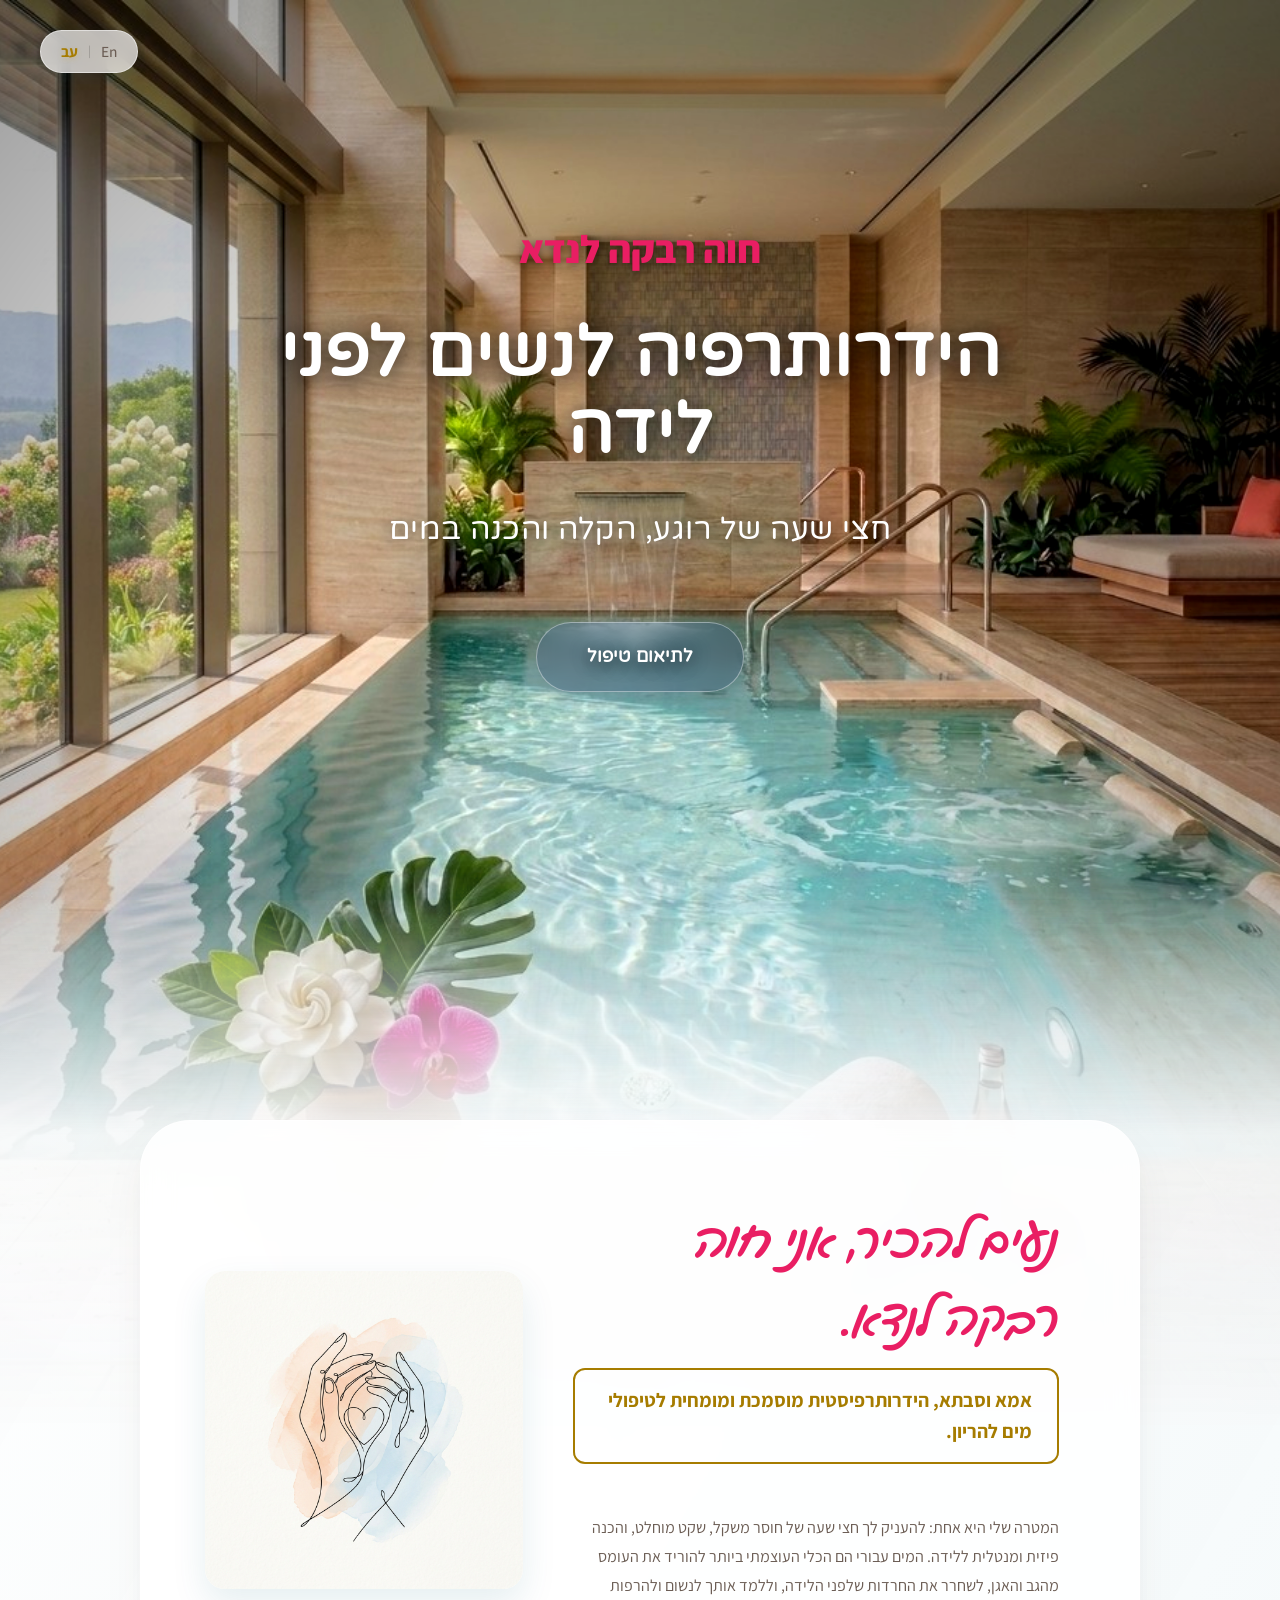
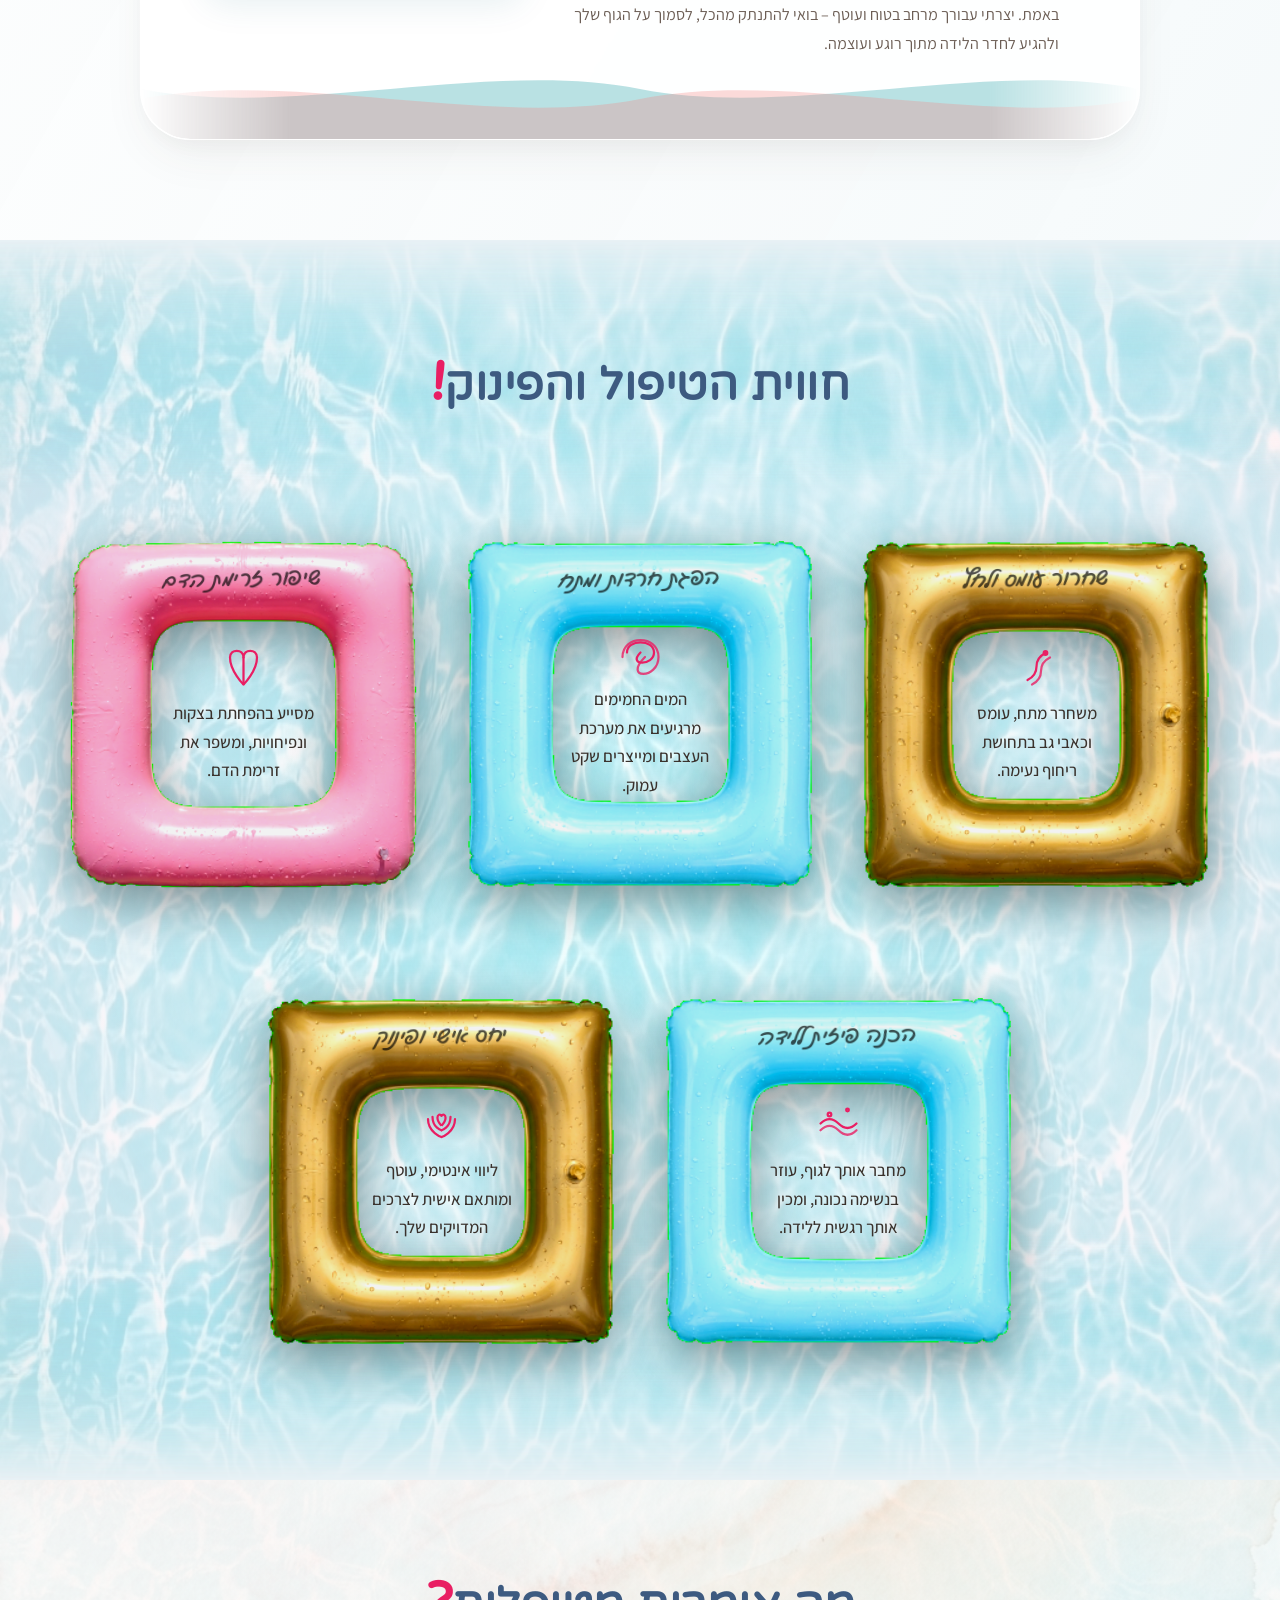
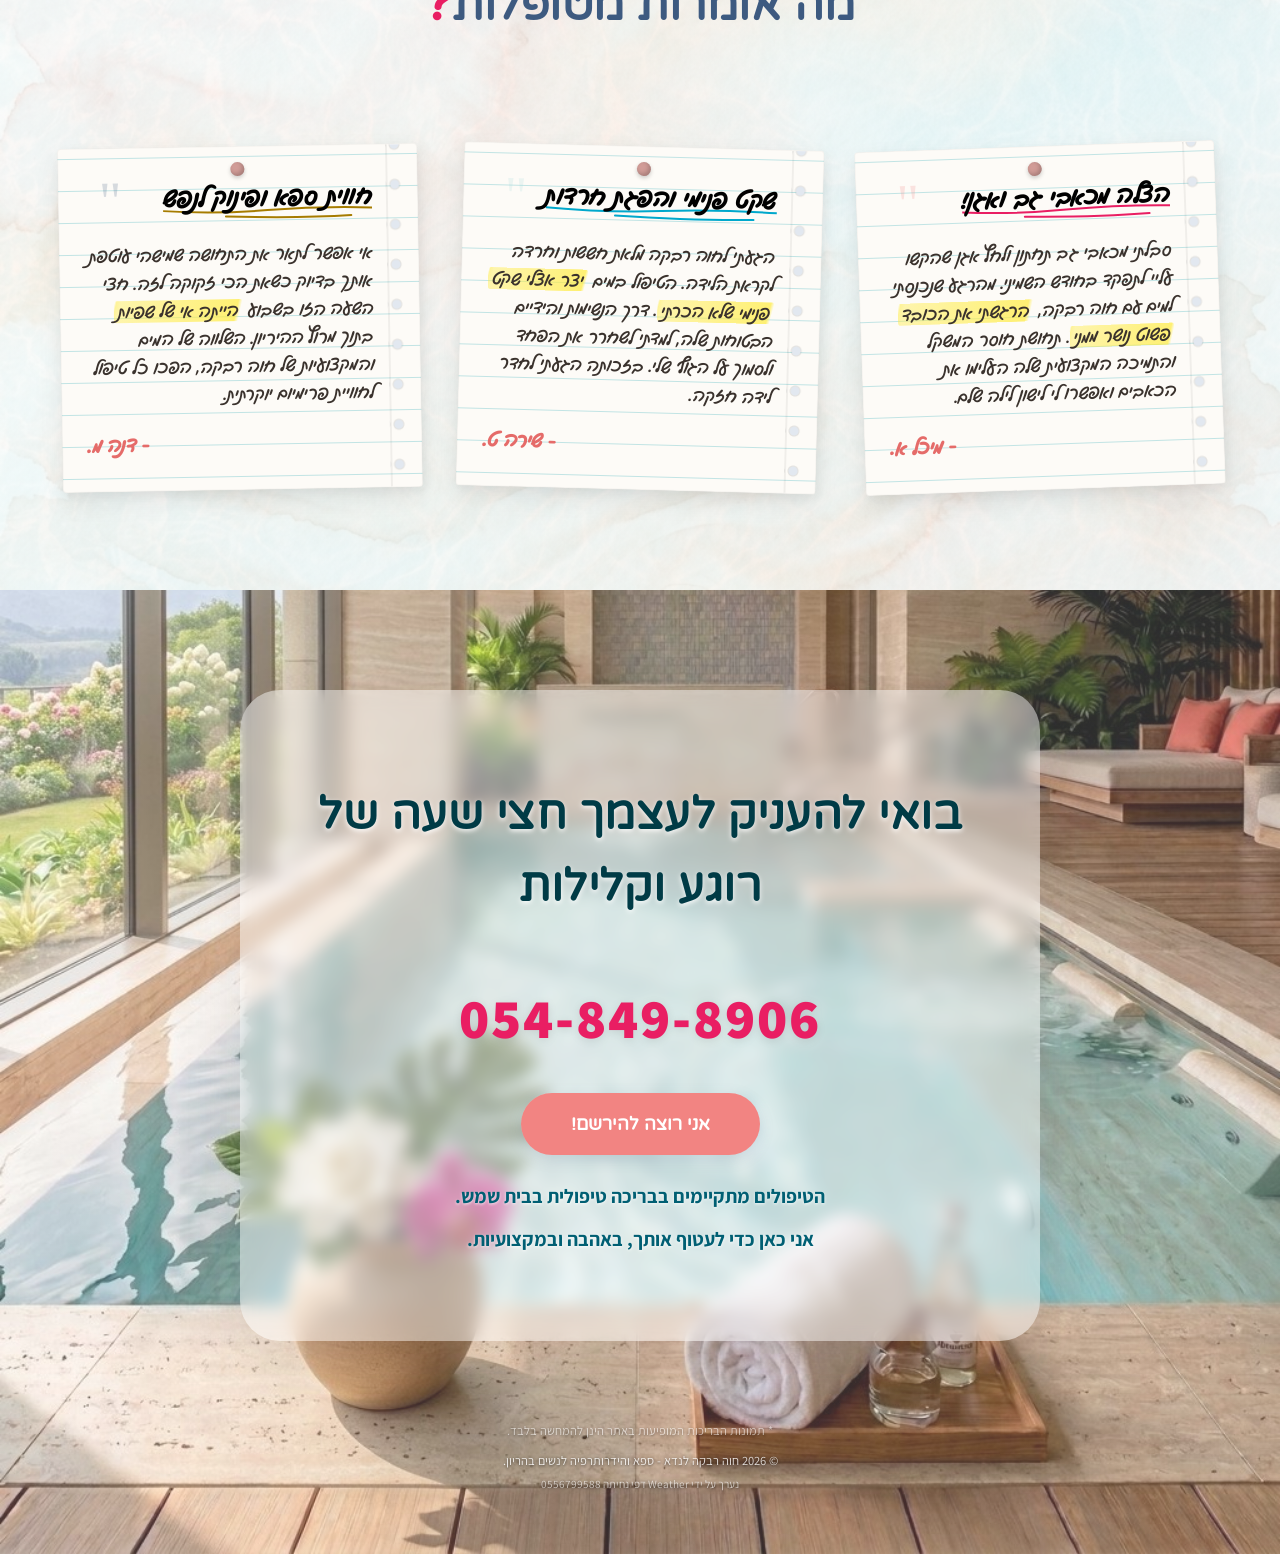
==== index.html @ 9ed6b1cf "Fix form input names for better Google Autofill support" ====
<!DOCTYPE html>
<html lang="he" dir="rtl">
<head>
    <meta charset="UTF-8">
    <meta name="viewport" content="width=device-width, initial-scale=1.0">
    <title>הידרותרפיה לנשים לפני לידה | חוה רבקה לנדא</title>
    <meta name="description" content="לקראת לידה? הכיני את עצמך בצורה הטובה ביותר בעזרת הידרותרפיה לנשים לפני לידה עם חוה רבקה לנדא, הידרותרפיסטית מוסמכת.">
    
    <link rel="preconnect" href="https://fonts.googleapis.com">
    <link rel="preconnect" href="https://fonts.gstatic.com" crossorigin>
    <link href="https://fonts.googleapis.com/css2?family=Assistant:wght@300;400;500;700&family=Varela+Round&family=Gveret+Levin&display=swap" rel="stylesheet">
    
    <link rel="stylesheet" href="styles.css">
</head>
<body>
    
    <div class="lang-switcher">
        <a href="index-en.html">En</a> <span class="divider">|</span> <a href="index.html" class="active">עב</a>
    </div>

    <!-- Global Animated Background -->
    <div class="water-background">
        <!-- Floating Bubbles -->
        <div class="bubbles-container">
            <div class="bubble bubble1"></div>
            <div class="bubble bubble2"></div>
            <div class="bubble bubble3"></div>
            <div class="bubble bubble4"></div>
            <div class="bubble bubble5"></div>
            <div class="bubble bubble6"></div>
            <div class="bubble bubble7"></div>
            <div class="bubble bubble8"></div>
            <div class="bubble bubble9"></div>
        </div>
    </div>

    <header class="hero-banner section" id="home">
        <div class="hero-overlay"></div>
        <div class="container hero-content">
            <div class="hero-text-minimal animate-on-scroll fade-up-slow">
                <span class="hero-provider-name interactive-hero-line" style="display:block; font-size: 2.8rem; font-weight: 800; color: #e91e63; margin: 0 auto 15px auto; width: fit-content; text-shadow: 0 2px 10px rgba(0,0,0,0.5);">חוה רבקה לנדא</span>
                <h1 class="interactive-hero-line" style="margin: 0 auto; width: fit-content;">הידרותרפיה לנשים לפני לידה</h1>
                <div class="accent-line" style="margin: 15px auto;"></div>
                <h2 class="interactive-hero-line" style="margin: 0 auto 30px auto; width: fit-content;">חצי שעה של רוגע, הקלה והכנה במים</h2>
                <a href="#contact" class="cta-button primary-cta mt-4">לתיאום טיפול</a>
            </div>
        </div>
    </header>

    <section class="provider section" id="provider-section">
        <div class="container animate-on-scroll fade-up-slow">
            <div class="provider-content">
                <div class="water-stream-container" id="water-stream-container">
                    <div class="stream-wave stream-blue"></div>
                    <div class="stream-wave stream-pink"></div>
                </div>
                <div class="provider-split">
                    <div class="provider-info">
                        <h2 class="handwritten" style="font-size: 3.5rem; color: #e91e63;">נעים להכיר, אני חוה רבקה לנדא.</h2>
                        <p class="title">אמא וסבתא, הידרותרפיסטית מוסמכת ומומחית לטיפולי מים להריון.</p>
                        <div class="accent-line align-right"></div>
                        <p class="bio-short">
                            המטרה שלי היא אחת: להעניק לך חצי שעה של חוסר משקל, שקט מוחלט, והכנה פיזית ומנטלית ללידה. המים עבורי הם הכלי העוצמתי ביותר להוריד את העומס מהגב והאגן, לשחרר את החרדות שלפני הלידה, וללמד אותך לנשום ולהרפות באמת. יצרתי עבורך מרחב בטוח ועוטף – בואי להתנתק מהכל, לסמוך על הגוף שלך ולהגיע לחדר הלידה מתוך רוגע ועוצמה.
                        </p>
                    </div>
                    <div class="provider-image interactive-provider">
                        <img src="embracing_hands_heart.jpg" alt="חיבוק מים ולב" class="provider-main-img" />
                        
                        <!-- Floating Heart Bubbles -->
                        <div class="heart-bubbles-container">
                            <div class="hb hb1">♥</div>
                            <div class="hb hb2">♥</div>
                            <div class="hb hb3">♥</div>
                            <div class="hb hb4">♥</div>
                            <div class="hb hb5">♥</div>
                            <div class="hb hb6">♥</div>
                        </div>
                    </div>
                </div>
            </div>
        </div>
    </section>

    <section class="benefits section clip-transition" id="benefits">
        <div class="container">
            <h3 class="section-title animate-on-scroll fade-up-slow hover-wave-text no-color">חווית הטיפול והפינוק<span style="color: #e91e63; font-weight: 900; font-size: 1.2em; display: inline-block; transform: rotate(5deg);">!</span></h3>
            <div class="drops-grid">
                
                <div class="drop-card animate-on-scroll stagger-card" style="--delay: 0.1s">
                    <div class="title-animation-wrapper">
                        <div class="line-art-wrapper">
                            <!-- Abstract Spine / Relief line art -->
                            <svg viewBox="0 0 100 100" class="draw-line-svg">
                                <defs>
                                    <linearGradient id="grad1" x1="0%" y1="0%" x2="100%" y2="100%">
                                        <stop offset="0%" stop-color="#00bcd4" />
                                        <stop offset="100%" stop-color="#005f73" />
                                    </linearGradient>
                                    <linearGradient id="grad1-pink" x1="0%" y1="0%" x2="100%" y2="100%">
                                        <stop offset="0%" stop-color="#e91e63" />
                                        <stop offset="100%" stop-color="#ff8a65" />
                                    </linearGradient>
                                </defs>
                                <path class="animated-path" d="M 30,80 Q 50,70 50,50 T 70,20" fill="none" stroke="url(#grad1)" stroke-width="3" stroke-linecap="round"/>
                                <circle class="animated-path" cx="70" cy="20" r="4" fill="none" stroke="url(#grad1)" stroke-width="3"/>
                                <path class="animated-path" d="M 40,90 Q 60,80 60,60 T 80,30" fill="none" stroke="url(#grad1-pink)" stroke-width="2.5" stroke-linecap="round" opacity="0.8"/>
                            </svg>
                        </div>
                        <h4>שחרור עומס ולחץ</h4>
                    </div>
                    <p>משחרר מתח, עומס וכאבי גב בתחושת ריחוף נעימה.</p>
                </div>

                <div class="drop-card animate-on-scroll stagger-card" style="--delay: 0.2s">
                    <div class="title-animation-wrapper">
                        <div class="line-art-wrapper">
                            <!-- Abstract Mobility / Loop line art -->
                            <svg viewBox="0 0 100 100" class="draw-line-svg">
                                <defs>
                                    <linearGradient id="grad2" x1="0%" y1="0%" x2="100%" y2="100%">
                                        <stop offset="0%" stop-color="#00a8cc" />
                                        <stop offset="100%" stop-color="#007c91" />
                                    </linearGradient>
                                    <linearGradient id="grad2-pink" x1="0%" y1="0%" x2="100%" y2="100%">
                                        <stop offset="0%" stop-color="#c2185b" />
                                        <stop offset="100%" stop-color="#e91e63" />
                                    </linearGradient>
                                </defs>
                                <path class="animated-path" d="M 20,50 C 20,20 80,20 80,50 C 80,80 20,80 50,50" fill="none" stroke="url(#grad2)" stroke-width="3" stroke-linecap="round"/>
                                <path class="animated-path" d="M 10,60 C 10,10 90,10 90,60 C 90,110 10,110 60,60" fill="none" stroke="url(#grad2-pink)" stroke-width="2.5" stroke-linecap="round" opacity="0.8"/>
                            </svg>
                        </div>
                        <h4>הפגת חרדות ומתח</h4>
                    </div>
                    <p>המים החמימים מרגיעים את מערכת העצבים ומייצרים שקט עמוק.</p>
                </div>

                <div class="drop-card animate-on-scroll stagger-card" style="--delay: 0.3s">
                    <div class="title-animation-wrapper">
                        <div class="line-art-wrapper">
                            <!-- Abstract Breathe / Leaf line art -->
                            <svg viewBox="0 0 100 100" class="draw-line-svg">
                                <path class="animated-path" d="M 50,90 C 50,90 20,60 20,30 C 20,10 50,10 50,30 C 50,10 80,10 80,30 C 80,60 50,90 50,90 Z" fill="none" stroke="url(#grad1)" stroke-width="3" stroke-linejoin="round"/>
                                <path class="animated-path" d="M 50,90 L 50,30" fill="none" stroke="url(#grad1-pink)" stroke-width="2.5" stroke-linecap="round"/>
                            </svg>
                        </div>
                        <h4>שיפור זרימת הדם</h4>
                    </div>
                    <p>מסייע בהפחתת בצקות ונפיחויות, ומשפר את זרימת הדם.</p>
                </div>

                <div class="drop-card animate-on-scroll stagger-card" style="--delay: 0.4s">
                    <div class="title-animation-wrapper">
                        <div class="line-art-wrapper">
                            <!-- Abstract Lightness / Wave line art -->
                            <svg viewBox="0 0 100 100" class="draw-line-svg">
                                <path class="animated-path" d="M 10,50 Q 30,30 50,50 T 90,50" fill="none" stroke="url(#grad2)" stroke-width="3" stroke-linecap="round"/>
                                <path class="animated-path" d="M 10,65 Q 30,45 50,65 T 90,65" fill="none" stroke="url(#grad2-pink)" stroke-width="2.5" stroke-linecap="round" opacity="0.8"/>
                                <circle class="animated-path" cx="30" cy="30" r="4" fill="none" stroke="url(#grad1-pink)" stroke-width="2.5"/>
                                <circle class="animated-path" cx="70" cy="20" r="3" fill="none" stroke="url(#grad1)" stroke-width="2.5"/>
                            </svg>
                        </div>
                        <h4>הכנה פיזית ללידה</h4>
                    </div>
                    <p>מחבר אותך לגוף, עוזר בנשימה נכונה, ומכין אותך רגשית ללידה.</p>
                </div>

                <div class="drop-card animate-on-scroll stagger-card" style="--delay: 0.5s">
                    <div class="title-animation-wrapper">
                        <div class="line-art-wrapper">
                            <!-- Abstract Care / Cradling Hands line art -->
                            <svg viewBox="0 0 100 100" class="draw-line-svg hands-and-heart-svg">
                                <path class="animated-path hand-outer-left" d="M 20,40 C 20,70 50,80 50,80" fill="none" stroke="url(#grad1)" stroke-width="3" stroke-linecap="round"/>
                                <path class="animated-path hand-outer-right" d="M 50,80 C 50,80 80,70 80,40" fill="none" stroke="url(#grad1)" stroke-width="3" stroke-linecap="round"/>
                                <path class="animated-path hand-inner-left" d="M 30,35 C 30,60 50,65 50,65" fill="none" stroke="url(#grad1-pink)" stroke-width="2.5" stroke-linecap="round"/>
                                <path class="animated-path hand-inner-right" d="M 50,65 C 50,65 70,60 70,35" fill="none" stroke="url(#grad1-pink)" stroke-width="2.5" stroke-linecap="round"/>
                                <path class="animated-path flying-heart" d="M 50,55 C 50,55 41,45 41,37 C 41,30 47,28 50,33 C 53,28 59,30 59,37 C 59,45 50,55 50,55 Z" fill="none" stroke="url(#grad2)" stroke-width="2.5" stroke-linejoin="round"/>
                            </svg>
                        </div>
                        <h4>יחס אישי ופינוק</h4>
                    </div>
                    <p>ליווי אינטימי, עוטף ומותאם אישית לצרכים המדויקים שלך.</p>
                </div>

            </div>
        </div>
    </section>

    <section class="testimonials section clip-transition" id="testimonials">
        <div class="container">
            <h3 class="section-title animate-on-scroll fade-up-slow hover-wave-text">מה אומרות מטופלות<span style="color: #e91e63; font-weight: 900; font-size: 1.2em; display: inline-block; --base-rotate: 5deg; transform: rotate(5deg);">?</span></h3>
            <div class="testimonials-grid memo-board">
                
                <div class="testimonial-card memo-note animate-on-scroll stagger-card" style="--delay: 0.1s; transform: rotate(-2deg);">
                    <div class="memo-pin"></div>
                    <div class="testimonial-header peach-header">
                        <div class="quote-icon">"</div>
                        <h4 class="testimonial-title handwritten">הצלה מכאבי גב ואגן!</h4>
                    </div>
                    <div class="testimonial-body">
                        <p class="testimonial-text handwritten">סבלתי מכאבי גב תחתון ולחץ אגן שהקשו עליי לתפקד בחודש השמיני. מהרגע שנכנסתי למים עם חוה רבקה, <span class="highlight-yellow">הרגשתי את הכובד פשוט נושר ממני</span>. תחושת חוסר המשקל והתמיכה המקצועית שלה העלימו את הכאבים ואפשרו לי לישון לילה שלם.</p>
                        <p class="testimonial-author handwritten">- מיכל א.</p>
                    </div>
                </div>

                <div class="testimonial-card memo-note animate-on-scroll stagger-card" style="--delay: 0.2s; transform: rotate(1.5deg);">
                    <div class="memo-pin"></div>
                    <div class="testimonial-header blue-header">
                        <div class="quote-icon">"</div>
                        <h4 class="testimonial-title handwritten">שקט פנימי והפגת חרדות</h4>
                    </div>
                    <div class="testimonial-body">
                        <p class="testimonial-text handwritten">הגעתי לחוה רבקה מלאת חששות וחרדה לקראת הלידה. הטיפול במים <span class="highlight-yellow">יצר אצלי שקט פנימי שלא הכרתי</span>. דרך הנשימות והידיים הבטוחות שלה, למדתי לשחרר את הפחד ולסמוך על הגוף שלי. בזכותה הגעתי לחדר לידה חזקה.</p>
                        <p class="testimonial-author handwritten">- שירה ט.</p>
                    </div>
                </div>

                <div class="testimonial-card memo-note animate-on-scroll stagger-card" style="--delay: 0.3s; transform: rotate(-1deg);">
                    <div class="memo-pin"></div>
                    <div class="testimonial-header deep-header">
                        <div class="quote-icon">"</div>
                        <h4 class="testimonial-title handwritten">חווית ספא ופינוק לנפש</h4>
                    </div>
                    <div class="testimonial-body">
                        <p class="testimonial-text handwritten">אי אפשר לתאר את התחושה שמישהי עוטפת אותך בדיוק כשאת הכי זקוקה לזה. חצי השעה הזו בשבוע <span class="highlight-yellow">הייתה אי של שפיות</span> בתוך מרוץ ההיריון. השלווה של המים והמקצועיות של חוה רבקה, הפכו כל טיפול לחוויית פרימיום יוקרתית.</p>
                        <p class="testimonial-author handwritten">- דנה מ.</p>
                    </div>
                </div>

            </div>
        </div>
    </section>

    <footer class="contact section clip-transition" id="contact">
        <div class="container contact-container animate-on-scroll fade-up-slow">
            <h3 class="contact-headline interactive-footer-line">בואי להעניק לעצמך חצי שעה של רוגע וקלילות</h3>
            <div class="phone-wrapper">
                <a href="tel:0548498906" class="phone-number pulse-animation">
                    <span class="phone-text">054-849-8906</span>
                </a>
            </div>
            <div style="margin-top: 25px;">
                <button id="open-registration-modal" class="cta-button primary-cta" style="background-color: var(--warm-peach); color: white; border: none; cursor: pointer; font-family: var(--font-heading); font-size: 1.3rem;">אני רוצה להירשם!</button>
            </div>
            <p class="footer-note" style="line-height: 2;">
                <span class="interactive-gold-line">הטיפולים מתקיימים בבריכה טיפולית בבית שמש.</span><br>
                <span class="interactive-gold-line">אני כאן כדי לעטוף אותך, באהבה ובמקצועיות.</span>
            </p>
        </div>
        <div class="copyright">
            <p class="disclaimer" style="font-size: 0.9rem; opacity: 0.7; margin-bottom: 10px;">* תמונות הבריכות המופיעות באתר הינן להמחשה בלבד.</p>
            <p>&copy; 2026 חוה רבקה לנדא - ספא והידרותרפיה לנשים בהריון.</p>
            <p style="font-size: 0.8rem; opacity: 0.8; margin-top: 5px;">נערך על ידי Weather דפי נחיתה 0556799588</p>
        </div>
    </footer>

    <!-- Registration Modal -->
    <div id="registration-modal" class="modal-overlay">
        <div class="modal-content">
            <button id="close-registration-modal" class="close-btn">&times;</button>
            <h3 style="margin-bottom: 25px; text-align: center; color: var(--deep-water); font-size: 2rem;">אני רוצה להירשם!</h3>
            <form id="registration-form">
                <div class="form-group">
                    <label for="reg-name">שם</label>
                    <input type="text" id="reg-name" name="name" autocomplete="name" required>
                </div>
                <div class="form-group">
                    <label for="reg-phone">טלפון</label>
                    <input type="tel" id="reg-phone" name="phone" autocomplete="tel" required>
                </div>
                <div class="form-group">
                    <label for="reg-address">כתובת מגורים</label>
                    <input type="text" id="reg-address" name="address" autocomplete="street-address">
                </div>
                <div class="form-group">
                    <label for="reg-details">פירוט הבקשה</label>
                    <textarea id="reg-details" name="details" rows="4"></textarea>
                </div>
                <button type="submit" class="cta-button primary-cta" style="width: 100%; justify-content: center; background-color: var(--warm-peach); color: white; border: none; margin-top: 10px;" id="submit-reg-btn">שליחה</button>
            </form>
            <div id="reg-form-message" style="display:none; text-align:center; margin-top:15px; font-weight:bold; color:var(--deep-water);"></div>
        </div>
    </div>

    <script src="script.js"></script>
</body>
</html>
---- styles.css ----
:root {
    /* Color Palette */
    --deep-water: #3d5a80; /* Deep oceanic blue for text */
    --primary-blue: #a8dadc; /* Soft calming pool water */
    --light-blue: #f4f8fa; /* Extremely clean, faint blue */
    --water-white: #ffffff; /* Pure white */
    --white: #ffffff;
    --bg-light: #e8f1f5; /* Elegant cool grayish blue */
    --text-dark: #3a322d;
    --text-light: #6b5d54;
    
    --warm-peach: #f28482;
    --warm-peach-light: #f4978e;
    --warm-peach-dark: #e56b69;
    
    --luxury-gold: #a67c00; /* Darker, richer antique gold */
    --gold-gradient: linear-gradient(135deg, #BF953F 0%, #FCF6BA 25%, #B38728 50%, #FBF5B7 75%, #AA771C 100%);

    /* Shadows & Effects */
    --glass-bg: rgba(255, 255, 255, 0.7);
    --glass-shadow: 0 15px 45px 0 rgba(209, 156, 151, 0.15);
    --drop-shadow: 0 20px 50px -10px rgba(74, 63, 53, 0.08), 0 10px 30px -8px rgba(74, 63, 53, 0.05);
    
    /* Typography */
    --font-heading: 'Varela Round', sans-serif;
    --font-body: 'Assistant', sans-serif;

    /* Luxury Easing */
    --luxury-ease: cubic-bezier(0.25, 1, 0.5, 1);
}

* {
    margin: 0;
    padding: 0;
    box-sizing: border-box;
}

html {
    font-size: 14px; /* Scale down globally */
}

body {
    font-family: var(--font-body);
    color: var(--text-dark);
    background-color: var(--bg-light);
    line-height: 1.6;
    overflow-x: hidden;
}

h1, h2, h3, h4, h5 {
    font-family: var(--font-heading);
    color: var(--deep-water);
    letter-spacing: 0.5px;
}

.container {
    max-width: 1200px;
    margin: 0 auto;
    padding: 0 20px;
}

.section {
    padding: 100px 0;
    position: relative;
    z-index: 2;
}

/* --- Modern SVG Wave Background --- */
.water-background {
    position: fixed;
    top: 0;
    left: 0;
    width: 100vw;
    height: 100vh;
    z-index: -1;
    background-color: #e8f1f5; /* Deeper cool base instead of pure white */
    background-image: 
        url('data:image/svg+xml;utf8,<svg xmlns="http://www.w3.org/2000/svg" viewBox="0 0 1440 800" preserveAspectRatio="none"><path fill="%2300bcd4" fill-opacity="0.25" d="M0,320L60,309.3C120,299,240,277,360,288C480,299,600,341,720,336C840,331,960,277,1080,240C1200,203,1320,181,1380,170.7L1440,160L1440,800L1380,800C1320,800,1200,800,1080,800C960,800,840,800,720,800C600,800,480,800,360,800C240,800,120,800,60,800L0,800Z"></path><path fill="%23e91e63" fill-opacity="0.2" d="M0,160L60,181.3C120,203,240,245,360,250.7C480,256,600,224,720,234.7C840,245,960,299,1080,309.3C1200,320,1320,288,1380,272L1440,256L1440,800L1380,800C1320,800,1200,800,1080,800C960,800,840,800,720,800C600,800,480,800,360,800C240,800,120,800,60,800L0,800Z"></path><path fill="%2381d4fa" fill-opacity="0.3" d="M0,512L60,490.7C120,469,240,427,360,426.7C480,427,600,469,720,512C840,555,960,597,1080,597.3C1200,597,1320,555,1380,533.3L1440,512L1440,800L1380,800C1320,800,1200,800,1080,800C960,800,840,800,720,800C600,800,480,800,360,800C240,800,120,800,60,800L0,800Z"></path></svg>');
    background-size: 200% 100%;
    background-position: left bottom;
    background-repeat: no-repeat;
    animation: waveFlow 30s ease-in-out infinite alternate;
}

@keyframes waveFlow {
    0% { background-position: left bottom; }
    100% { background-position: right bottom; }
}

/* --- Floating Bubbles --- */
.bubbles-container {
    position: fixed;
    top: 0;
    left: 0;
    width: 100vw;
    height: 100vh;
    z-index: 10;
    pointer-events: none;
    overflow: hidden;
}

.bubble {
    position: absolute;
    bottom: -150px;
    border-radius: 50%;
    background: radial-gradient(circle at 30% 30%, rgba(255, 255, 255, 0.9) 0%, rgba(255, 255, 255, 0.1) 40%, rgba(255, 255, 255, 0) 60%);
    box-shadow: 
        inset 0 0 20px rgba(255, 255, 255, 0.8),
        inset 10px 0 30px rgba(255, 182, 193, 0.4),
        inset -10px 0 30px rgba(173, 216, 230, 0.4),
        inset 0 -20px 30px rgba(166, 124, 0, 0.2),
        0 10px 25px rgba(0, 0, 0, 0.1);
    border: 1.5px solid rgba(255, 255, 255, 0.7);
    backdrop-filter: blur(2px);
    opacity: 0;
    animation: floatUpSoap 15s infinite ease-in-out, wobble 4s infinite ease-in-out;
    will-change: bottom, transform, margin-left;
}

@keyframes floatUpSoap {
    0% { bottom: -150px; opacity: 0; }
    10% { opacity: 0.9; }
    90% { opacity: 0.9; }
    100% { bottom: 120vh; opacity: 0; }
}

@keyframes wobble {
    0%, 100% { margin-left: 0; transform: scale(1); }
    50% { margin-left: 20px; transform: scale(1.05); }
}

/* Luxurious sizes, widely varied */
.bubble1 { width: 25px; height: 25px; left: 5%; animation-duration: 18s, 4s; animation-delay: 0s, 0s; }
.bubble2 { width: 70px; height: 70px; left: 12%; animation-duration: 22s, 5s; animation-delay: 5s, 1s; }
.bubble3 { width: 15px; height: 15px; left: 8%; animation-duration: 15s, 3s; animation-delay: 2s, 2s; }
.bubble4 { width: 45px; height: 45px; left: 2%; animation-duration: 25s, 6s; animation-delay: 8s, 0s; }
.bubble5 { width: 30px; height: 30px; left: 88%; animation-duration: 19s, 4.5s; animation-delay: 12s, 1.5s; }
.bubble6 { width: 80px; height: 80px; left: 95%; animation-duration: 16s, 3.5s; animation-delay: 15s, 0.5s; }
.bubble7 { width: 40px; height: 40px; left: 85%; animation-duration: 21s, 5s; animation-delay: 18s, 2.5s; }
.bubble8 { width: 60px; height: 60px; left: 92%; animation-duration: 28s, 6s; animation-delay: 10s, 1s; }
.bubble9 { width: 20px; height: 20px; left: 82%; animation-duration: 14s, 3s; animation-delay: 6s, 0s; }
/* --- Language Switcher --- */
.lang-switcher {
    position: fixed;
    top: 30px;
    left: 40px; /* Fixed physical position so it stays in the exact same spot in both Hebrew (RTL) and English (LTR) */
    z-index: 1000;
    background: rgba(255, 255, 255, 0.7);
    backdrop-filter: blur(10px);
    border: 1px solid rgba(255, 255, 255, 0.5);
    padding: 8px 20px;
    border-radius: 30px;
    box-shadow: 0 4px 15px rgba(0, 95, 115, 0.1);
    display: flex;
    align-items: center;
    gap: 10px;
    font-size: 1.1rem;
    font-weight: 500;
}

.lang-switcher a {
    color: var(--text-light);
    text-decoration: none;
    transition: all 0.3s ease;
}

.lang-switcher a:hover {
    color: var(--warm-peach);
}

.lang-switcher a.active {
    color: var(--luxury-gold);
    font-weight: 700;
    text-shadow: 0 2px 5px rgba(212, 175, 55, 0.3);
}

.lang-switcher .divider {
    color: rgba(0,0,0,0.2);
    font-size: 0.9rem;
}


/* --- Hero Section (Watsu Style) --- */
.hero-banner {
    height: 100vh;
    min-height: 600px;
    position: relative;
    display: flex;
    align-items: center;
    justify-content: center;
    text-align: center;
    padding-top: 0;
    padding-bottom: 0;
    z-index: 2;
}

.hero-banner::before {
    content: '';
    position: absolute;
    top: 0;
    left: 0;
    width: 100%;
    height: 160vh;
    background: url('assets/hero_bg.jpg') center/cover no-repeat;
    z-index: -2;
    mask-image: linear-gradient(to bottom, black 60%, transparent 100%);
    -webkit-mask-image: linear-gradient(to bottom, black 60%, transparent 100%);
    pointer-events: none;
    filter: saturate(1.2) contrast(1.05);
}

.hero-overlay {
    position: absolute;
    top: 0;
    left: 0;
    width: 100%;
    height: 160vh;
    /* Removed blue tint. Pure vignette so image is sharp and colorful */
    background: radial-gradient(circle at center, transparent 30%, rgba(0,0,0,0.4) 100%);
    z-index: -1;
    mask-image: linear-gradient(to bottom, black 60%, transparent 100%);
    -webkit-mask-image: linear-gradient(to bottom, black 60%, transparent 100%);
    pointer-events: none;
}

.hero-content {
    position: relative;
    z-index: 2;
    width: 100%;
    display: flex;
    justify-content: center;
}

.hero-text-minimal {
    max-width: 900px;
    color: var(--white);
    text-shadow: 0 4px 15px rgba(0,0,0,0.6), 0 0 30px rgba(0,0,0,0.3);
}



.hero-text-minimal h1 {
    font-size: 5rem;
    font-weight: 700;
    line-height: 1.1;
    margin-bottom: 10px;
    letter-spacing: 1px;
    color: var(--white);
    text-shadow: 0 4px 20px rgba(0,0,0,0.7), 0 0 40px rgba(0,0,0,0.4);
}

.hero-text-minimal h2 {
    font-size: 2.2rem;
    font-weight: 300;
    margin-bottom: 30px;
    color: var(--water-white);
    text-shadow: 0 2px 15px rgba(0,0,0,0.6);
}

/* --- Interactive Hero Text Hover Effect (Floating) --- */
.interactive-hero-line {
    position: relative;
    padding: 10px 20px;
    border-radius: 12px;
    transition: all 0.6s cubic-bezier(0.25, 1, 0.5, 1);
    z-index: 1;
    cursor: pointer;
}

.interactive-hero-line::before {
    content: '';
    position: absolute;
    top: 0;
    left: 0;
    width: 100%;
    height: 100%;
    background: rgba(255, 255, 255, 0.12); /* שקוף ועדין */
    backdrop-filter: blur(8px); /* אפקט זכוכית */
    border: 1px solid rgba(255, 255, 255, 0.2);
    border-radius: 12px;
    z-index: -1;
    /* מתחיל למטה וקטן יותר כדי לעלות ולצוף */
    transform: translateY(20px) scale(0.95);
    opacity: 0;
    transition: all 0.6s cubic-bezier(0.25, 1, 0.5, 1);
    box-shadow: 0 15px 35px rgba(0, 0, 0, 0.2);
}

.interactive-hero-line:hover {
    /* הטקסט כולו צף כלפי מעלה */
    transform: translateY(-12px);
    text-shadow: 0 8px 25px rgba(0, 0, 0, 0.7) !important;
}

.interactive-hero-line:hover::before {
    /* הרקע מחליק למעלה ומופיע */
    transform: translateY(0) scale(1);
    opacity: 1;
}

.hero-provider-name.interactive-hero-line:hover {
    color: var(--warm-peach-light) !important;
    font-weight: 900 !important;
}

h1.interactive-hero-line:hover {
    color: var(--primary-blue) !important;
    font-weight: 800 !important;
}

h2.interactive-hero-line:hover {
    color: var(--primary-blue) !important;
    font-weight: 700 !important;
}

.hero-text-minimal .accent-line {
    background: var(--warm-peach);
    box-shadow: 0 0 10px rgba(242, 132, 130, 0.5);
}

.mt-4 {
    margin-top: 2rem;
}

.cta-button {
    display: inline-flex;
    align-items: center;
    gap: 15px;
    background: var(--warm-peach);
    color: white;
    padding: 20px 50px;
    border-radius: 60px;
    text-decoration: none;
    font-size: 1.25rem;
    font-weight: 700;
    font-family: var(--font-heading);
    box-shadow: 0 15px 40px rgba(242, 132, 130, 0.3);
    transition: all 0.6s var(--luxury-ease);
    position: relative;
    overflow: hidden;
}

.cta-button:hover {
    background: var(--warm-peach-dark);
    transform: translateY(-8px);
    box-shadow: 0 25px 50px rgba(242, 132, 130, 0.4);
}

.cta-button svg {
    transition: transform 0.5s var(--luxury-ease);
}

.cta-button:hover svg {
    transform: translateX(-5px);
}

/* --- Benefits Section --- */
.benefits {
    text-align: center;
    position: relative;
    padding: 100px 0;
    z-index: 1;
}

.benefits::before {
    content: '';
    position: absolute;
    top: 0;
    left: 0;
    width: 100%;
    height: 100%;
    background: url('assets/pure_water.jpg') no-repeat;
    background-size: 120% 120%; /* Make it larger so we can pan around */
    z-index: -2;
    mask-image: linear-gradient(to bottom, transparent 0%, black 20%, black 80%, transparent 100%);
    -webkit-mask-image: linear-gradient(to bottom, transparent 0%, black 20%, black 80%, transparent 100%);
    animation: waterFlow 40s ease-in-out infinite alternate; /* Slow, continuous drifting */
}

@keyframes waterFlow {
    0% { background-position: 0% 0%; }
    50% { background-position: 100% 50%; }
    100% { background-position: 50% 100%; }
}

.benefits::after {
    content: '';
    position: absolute;
    top: 0;
    left: 0;
    width: 100%;
    height: 100%;
    background: radial-gradient(ellipse at center, rgba(255, 255, 255, 0.6) 0%, rgba(255, 240, 245, 0.8) 80%, rgba(255, 228, 225, 0.9) 100%);
    z-index: -1;
    mask-image: linear-gradient(to bottom, transparent 0%, black 20%, black 80%, transparent 100%);
    -webkit-mask-image: linear-gradient(to bottom, transparent 0%, black 20%, black 80%, transparent 100%);
}

.section-title {
    font-size: 3.2rem;
    margin-bottom: 80px;
    font-weight: 900;
    position: relative;
    display: block;
    text-align: center;
    color: var(--deep-water);
    background: transparent;
    padding: 0;
    box-shadow: none;
}

.section-title::after {
    display: none;
}

.drops-grid {
    display: flex;
    flex-wrap: wrap;
    justify-content: center;
    gap: 40px;
}

.drop-card {
    background: transparent;
    padding: 20px 20px;
    border-radius: 20px; 
    width: calc(33.333% - 90px);
    min-width: 240px;
    
    /* Force PERFECT SQUARE! */
    aspect-ratio: 1 / 1;
    
    border: none;
    transition: all 0.6s var(--luxury-ease);
    position: relative;
    z-index: 1; /* Creates a stacking context so ::before doesn't slip behind the section! */
    isolation: isolate; /* Enforces stacking context */
    margin: 60px 30px;
    display: flex;
    flex-direction: column;
    justify-content: center;
}

/* Assign the specific beautifully generated opaque pastel images to each card */
.drop-card:nth-child(1)::before { background-image: url('assets/ring_gold.png'); } 
.drop-card:nth-child(2)::before { background-image: url('assets/ring_blue.png'); } 
.drop-card:nth-child(3)::before { background-image: url('assets/ring_pink.png'); } 
.drop-card:nth-child(4)::before { background-image: url('assets/ring_blue.png'); } 
.drop-card:nth-child(5)::before { background-image: url('assets/ring_gold.png'); } 

/* The Actual Photorealistic Opaque Image of a Wet Inflatable Ring */
.drop-card::before {
    content: '';
    position: absolute;
    top: -30px; left: -30px; right: -30px; bottom: -30px; /* Sits outside the card */
    
    /* Show the ENTIRE image natively, no cropping! */
    background-size: 100% 100%; 
    background-position: center;
    background-repeat: no-repeat;
    
    /* Drop shadow and color enhancements to force maximum opacity and solid plastic look */
    filter: drop-shadow(0 15px 25px rgba(0, 0, 0, 0.4)) contrast(1.2) saturate(1.2) brightness(0.95);
    
    z-index: -1; /* Sits on top of the white background, completely preserving the inner tube! */
    transition: all 0.6s var(--luxury-ease);
    pointer-events: none;
    opacity: 1; /* Fully opaque! */
}

/* The Inner Card Background (Seen through the hole) */
.drop-card::after {
    content: '';
    position: absolute;
    top: 0; left: 0; right: 0; bottom: 0;
    background: transparent; /* Always show the pool water perfectly! */
    backdrop-filter: none; 
    border-radius: 20px;
    z-index: -2; /* Sits BEHIND the ring! */
    transition: all 0.6s var(--luxury-ease);
}

.drop-card:hover {
    transform: translateY(-10px);
}

/* Rotate the ring itself! */
.drop-card:hover::before {
    transform: rotate(15deg) scale(1.05);
}

.drop-card:hover::after {
    /* Adds a bold, deep blue tint to the water */
    background: rgba(0, 40, 110, 0.55); 
    /* Enhances the actual water behind it: makes it darker, much bolder/saturated, and punchy */
    backdrop-filter: brightness(0.6) saturate(2) contrast(1.2); 
}

.drop-card p {
    position: relative;
    z-index: 2;
    text-align: center;
    margin: 0 auto;
    line-height: 1.5;
    max-width: 55%; /* Much narrower to force more line breaks and increase margin from the ring! */
    font-size: 0.85rem; /* Smaller text */
    font-weight: 700; /* Bolder text */
    color: #444444;
    transition: color 0.6s var(--luxury-ease);
}

.drop-card:hover p {
    color: #ffffff;
}

/* Wrapper to allow children to position independently */
.title-animation-wrapper {
    display: contents; /* Removes wrapper from layout, children become direct children of .drop-card for flexbox */
}

.title-animation-wrapper h4 {
    position: absolute;
    top: -5px; /* Sit squarely in the middle of the top tube of the thin float */
    left: 50%;
    transform: translateX(-50%) perspective(150px) rotateX(20deg) rotateZ(-1.5deg); 
    z-index: 3;
    
    margin: 0;
    color: #333333 !important; /* Force dark gray marker */
    font-family: 'Gveret Levin', cursive; /* Handwritten font! */
    font-weight: normal; /* Remove boldness */
    font-size: 1.6rem; /* Handwriting size */
    white-space: nowrap;
    background: transparent !important; 
    padding: 0; 
    
    mix-blend-mode: multiply;
    opacity: 0.85;
}

/* Elegant Spreading Water Ripples behind the ring on hover! */
.title-animation-wrapper::before,
.title-animation-wrapper::after {
    content: '';
    position: absolute;
    /* Start roughly the size of the float */
    top: -20px; left: -20px; right: -20px; bottom: -20px;
    border-radius: 50%;
    border: 3px solid rgba(255, 255, 255, 0); /* Invisible by default */
    z-index: -5; /* Deep behind the float! */
    pointer-events: none;
}

@keyframes spreadRipple {
    0% {
        transform: scale(0.95);
        opacity: 0.6;
        border-width: 4px;
        border-color: rgba(255, 255, 255, 0.7);
    }
    100% {
        transform: scale(1.35); /* Expand outward! */
        opacity: 0; /* Fade out seamlessly into the water */
        border-width: 1px;
        border-color: rgba(255, 255, 255, 0);
    }
}

.drop-card:hover .title-animation-wrapper::before {
    animation: spreadRipple 2s cubic-bezier(0.2, 0.8, 0.3, 1) infinite;
}

.drop-card:hover .title-animation-wrapper::after {
    animation: spreadRipple 2s cubic-bezier(0.2, 0.8, 0.3, 1) infinite;
    animation-delay: 0.8s; /* Staggered ripple! */
}

/* Line Art SVG Styling */
.title-animation-wrapper .line-art-wrapper {
    position: relative; /* Normal flow, sits inside the hole */
    z-index: 3;
    display: flex;
    justify-content: center;
    align-items: center;
    margin: 0 auto 10px auto; /* Centered, right above the description paragraph */
}

.draw-line-svg {
    width: 45px; /* Appropriate size for an icon inside the hole */
    height: 45px;
    overflow: visible;
}

.animated-path {
    stroke-dasharray: 400;
    stroke-dashoffset: 400;
    transition: stroke-dashoffset 2s var(--luxury-ease), stroke 0.6s var(--luxury-ease);
    stroke-width: 5 !important; /* Very thick, bold line */
    stroke: #e91e63 !important; /* Hot pink! */
}

/* Base hover state for all animated paths, ensuring they become white */
.drop-card:hover .animated-path {
    stroke: #ffffff !important;
}

/* Continuous curling/flowing effect for standard abstract lines (looks like a moving video) */
.drop-card:hover .draw-line-svg:not(.hands-and-heart-svg) .animated-path {
    stroke-dasharray: 40 20;
    animation: curlFlow 1.5s linear infinite;
}

@keyframes curlFlow {
    0% { stroke-dashoffset: 60; }
    100% { stroke-dashoffset: 0; }
}

/* Add a gentle infinite sway to the SVG itself */
.drop-card:hover .draw-line-svg:not(.hands-and-heart-svg) {
    animation: gentleSway 3s ease-in-out infinite alternate;
}

@keyframes gentleSway {
    0% { transform: rotate(-3deg) scale(1); }
    100% { transform: rotate(3deg) scale(1.05); }
}

/* Bubbles rising inside the wheel hole on hover */
.drop-card:hover .line-art-wrapper::before,
.drop-card:hover .line-art-wrapper::after {
    content: '';
    position: absolute;
    border-radius: 50%;
    border: 1.5px solid rgba(255, 255, 255, 0.7);
    background: radial-gradient(circle at 30% 30%, rgba(255,255,255,0.9) 0%, rgba(255,255,255,0) 60%);
    opacity: 0;
    pointer-events: none;
    z-index: 10;
}

.drop-card:hover .line-art-wrapper::before {
    width: 14px;
    height: 14px;
    left: 15%;
    bottom: -15px;
    box-shadow: 15px -25px 0 -3px rgba(255,255,255,0.5), -10px -40px 0 -5px rgba(255,255,255,0.4);
    animation: holeBubbleUp 2s ease-in infinite;
}

.drop-card:hover .line-art-wrapper::after {
    width: 10px;
    height: 10px;
    right: 20%;
    bottom: -20px;
    box-shadow: -12px -20px 0 -2px rgba(255,255,255,0.6), 15px -35px 0 -4px rgba(255,255,255,0.4);
    animation: holeBubbleUp 2.5s ease-in infinite;
    animation-delay: 0.7s;
}

@keyframes holeBubbleUp {
    0% {
        transform: translateY(0) scale(0.6);
        opacity: 0;
    }
    15% {
        opacity: 1;
    }
    80% {
        opacity: 0.8;
    }
    100% {
        transform: translateY(-70px) scale(1.2);
        opacity: 0;
    }
}

.is-visible .animated-path {
    stroke-dashoffset: 0;
}

/* Hands and Heart Hover Animation */
.hands-and-heart-svg .hand-outer-left,
.hands-and-heart-svg .hand-inner-left {
    transform-origin: right bottom;
    transform-box: fill-box;
    transition: transform 0.6s var(--luxury-ease), stroke-dashoffset 2s var(--luxury-ease), stroke 0.6s var(--luxury-ease);
}

.hands-and-heart-svg .hand-outer-right,
.hands-and-heart-svg .hand-inner-right {
    transform-origin: left bottom;
    transform-box: fill-box;
    transition: transform 0.6s var(--luxury-ease), stroke-dashoffset 2s var(--luxury-ease), stroke 0.6s var(--luxury-ease);
}

.hands-and-heart-svg .flying-heart {
    transform-origin: center;
    transform-box: fill-box;
    transition: all 0.6s var(--luxury-ease);
}

.drop-card:hover .hands-and-heart-svg .hand-outer-left,
.drop-card:hover .hands-and-heart-svg .hand-inner-left {
    transform: rotate(-35deg);
    animation: handSwayLeft 2s ease-in-out infinite alternate;
}
@keyframes handSwayLeft {
    0% { transform: rotate(-35deg); }
    100% { transform: rotate(-25deg); }
}

.drop-card:hover .hands-and-heart-svg .hand-outer-right,
.drop-card:hover .hands-and-heart-svg .hand-inner-right {
    transform: rotate(35deg);
    animation: handSwayRight 2s ease-in-out infinite alternate;
}
@keyframes handSwayRight {
    0% { transform: rotate(35deg); }
    100% { transform: rotate(25deg); }
}

.drop-card:hover .hands-and-heart-svg .flying-heart {
    transform: translateY(-25px) scale(1.5);
    fill: rgba(255, 255, 255, 0.4);
    animation: heartBeatHover 1s ease-in-out infinite alternate;
}
@keyframes heartBeatHover {
    0% { transform: translateY(-25px) scale(1.5); fill: rgba(255, 255, 255, 0.4); }
    100% { transform: translateY(-28px) scale(1.7); fill: rgba(255, 255, 255, 0.6); }
}

/* Old h4 styling removed to keep titles as clean marker text on the float */

.primary-cta {
    background: rgba(61, 90, 128, 0.35);
    backdrop-filter: blur(8px);
    color: var(--white);
    border: 1px solid rgba(255, 255, 255, 0.4);
    box-shadow: 0 4px 15px rgba(61, 90, 128, 0.15);
}

.primary-cta:hover {
    background: var(--deep-water);
    color: var(--white);
    border-color: var(--deep-water);
    box-shadow: 0 8px 25px rgba(61, 90, 128, 0.5);
}

.drop-card p {
    font-size: 1.2rem;
    color: var(--text-dark);
    font-weight: 500;
    line-height: 1.7;
}

/* --- Provider Section --- */
.provider {
    position: relative;
    padding: 220px 0 100px 0; /* Lowered the square to reveal the plant in the hero banner! */
}

.provider::before {
    content: '';
    position: absolute;
    top: 0;
    left: 0;
    width: 100%;
    height: 100%;
    background: linear-gradient(120deg, rgba(255, 255, 255, 0.9), rgba(244, 248, 250, 0.85), rgba(255, 255, 255, 0.9));
    background-size: 300% 300%;
    animation: flowBackground 22s ease-in-out infinite alternate-reverse;
    z-index: -1;
    mask-image: linear-gradient(to bottom, transparent 0%, black 25%, black 100%);
    -webkit-mask-image: linear-gradient(to bottom, transparent 0%, black 25%, black 100%);
}

.provider-content {
    background: rgba(255, 255, 255, 0.85);
    border-radius: 50px;
    box-shadow: var(--drop-shadow);
    max-width: 1000px;
    margin: 0 auto;
    position: relative;
    overflow: hidden;
    backdrop-filter: blur(15px);
    border: 1px solid rgba(255,255,255,0.6);
    padding: 80px;
}

.provider-split {
    display: flex;
    align-items: center;
    gap: 50px;
    position: relative;
    z-index: 2;
}

.provider-info {
    flex: 0 0 58%;
    max-width: 58%;
    text-align: start;
}

.provider-image {
    flex: 0 0 38%;
    max-width: 360px;
    margin: 0 auto;
}

.provider-image img {
    width: 100%;
    height: auto;
    border-radius: 20px;
    box-shadow: 0 15px 35px rgba(0, 95, 115, 0.1);
    transition: transform 0.5s var(--luxury-ease);
}

.provider-image img:hover {
    transform: translateY(-5px) scale(1.02);
}

.provider-illustration {
    position: absolute;
    bottom: -30px;
    left: -30px;
    width: 250px;
    z-index: 0;
    pointer-events: none;
}

.provider-info h2 {
    font-size: 2.8rem;
    margin-bottom: 10px;
    font-weight: 300;
}

.provider-info .title {
    font-size: 1.4rem;
    color: var(--luxury-gold);
    font-weight: 700;
    margin-bottom: 25px;
    background: transparent;
    padding: 15px 25px;
    border-radius: 12px;
    display: inline-block;
    box-shadow: 0 0 0 rgba(0,0,0,0);
    border: 2px solid var(--luxury-gold);
    transition: all 0.5s cubic-bezier(0.25, 1, 0.5, 1);
    cursor: default;
}

.provider-info .title:hover {
    background: var(--luxury-gold);
    color: var(--white);
    animation: gentleWaterFloat 4s ease-in-out infinite;
}

@keyframes gentleWaterFloat {
    0%, 100% {
        transform: translateY(-2px);
        box-shadow: 0 10px 20px rgba(166, 124, 0, 0.2);
    }
    50% {
        transform: translateY(-12px);
        box-shadow: 0 20px 35px rgba(166, 124, 0, 0.35);
    }
}

.align-right {
    margin: 0 0 25px 0;
}

.bio-short {
    font-size: 1.15rem;
    color: var(--text-light);
    line-height: 1.8;
}

/* --- Interactive Provider JPG Animations --- */
.interactive-provider {
    position: relative;
    width: 100%;
    cursor: pointer;
    perspective: 1000px;
    display: flex;
    justify-content: center;
}

.provider-main-img {
    width: 100%;
    max-width: 360px;
    height: auto;
    border-radius: 20px;
    box-shadow: 0 15px 35px rgba(0, 95, 115, 0.1);
    transition: transform 0.8s cubic-bezier(0.34, 1.56, 0.64, 1), box-shadow 0.8s cubic-bezier(0.34, 1.56, 0.64, 1);
}

.interactive-provider:hover .provider-main-img {
    transform: translateY(-15px) scale(1.05) rotate(1deg);
    box-shadow: 0 25px 50px rgba(166, 124, 0, 0.35); /* Gold halo */
}

/* Floating Heart Bubbles */
.heart-bubbles-container {
    position: absolute;
    top: 0;
    left: 0;
    width: 100%;
    height: 100%;
    pointer-events: none;
    z-index: 3;
    overflow: hidden;
    border-radius: 20px;
}

.hb {
    position: absolute;
    bottom: 30%;
    left: 50%;
    color: #e91e63;
    font-size: 24px;
    opacity: 0;
    text-shadow: 0 0 10px rgba(255,255,255,0.8);
    transform: translate(-50%, 0) scale(0);
}

.interactive-provider:hover .hb {
    animation: floatHeartBubble 2.5s ease-in infinite;
}

.hb1 { left: 45%; animation-delay: 0s !important; color: #f28482; font-size: 20px; }
.hb2 { left: 55%; animation-delay: 0.4s !important; color: #a8dadc; font-size: 28px; }
.hb3 { left: 40%; animation-delay: 0.8s !important; color: #e91e63; font-size: 18px; }
.hb4 { left: 60%; animation-delay: 1.2s !important; color: #ff8a65; font-size: 22px; }
.hb5 { left: 50%; animation-delay: 1.6s !important; color: #00bcd4; font-size: 26px; }
.hb6 { left: 48%; animation-delay: 2.0s !important; color: #f4978e; font-size: 16px; }

@keyframes floatHeartBubble {
    0% {
        transform: translate(-50%, 0) scale(0);
        opacity: 0;
    }
    20% {
        opacity: 0.8;
        transform: translate(-60%, -40px) scale(1);
    }
    50% {
        transform: translate(-40%, -80px) scale(1.2);
    }
    80% {
        opacity: 0.6;
        transform: translate(-55%, -120px) scale(1);
    }
    100% {
        transform: translate(-50%, -160px) scale(0.5);
        opacity: 0;
    }
}

.benefit-list {
    list-style: none;
    padding: 0;
    margin: 0;
    position: relative;
    z-index: 1;
    display: flex;
    flex-direction: column;
    gap: 20px;
}

.benefit-list li {
    display: flex;
    align-items: center;
    border-radius: 30px;
    padding: 25px 35px;
    box-shadow: 0 15px 40px rgba(74, 63, 53, 0.04);
    backdrop-filter: blur(5px);
    transition: transform 0.5s ease, box-shadow 0.5s ease;
    position: relative;
    overflow: hidden;
}

.benefit-list li:hover {
    transform: translateX(-10px);
    box-shadow: 0 20px 45px rgba(74, 63, 53, 0.08);
}

.watermark-number {
    position: absolute;
    font-size: 6rem;
    font-weight: 800;
    opacity: 0.08;
    top: -15px;
    inset-inline-end: 15px; /* Adjusts automatically for RTL/LTR */
    z-index: 0;
    font-family: var(--font-heading);
    transition: all 0.4s ease;
    line-height: 1;
}

.benefit-list li:hover .watermark-number {
    opacity: 0.15;
    transform: scale(1.1);
}

.tint-peach {
    background: linear-gradient(135deg, rgba(242, 132, 130, 0.1), rgba(255, 255, 255, 0.6));
    border: 1px solid rgba(255, 255, 255, 0.5);
    border-inline-start: 4px solid var(--warm-peach);
}
.tint-peach .watermark-number { color: var(--warm-peach-dark); }

.tint-blue {
    background: linear-gradient(135deg, rgba(138, 201, 226, 0.1), rgba(255, 255, 255, 0.6));
    border: 1px solid rgba(255, 255, 255, 0.5);
    border-inline-start: 4px solid var(--primary-blue);
}
.tint-blue .watermark-number { color: var(--primary-blue); }

.tint-deep {
    background: linear-gradient(135deg, rgba(0, 95, 115, 0.05), rgba(255, 255, 255, 0.6));
    border: 1px solid rgba(255, 255, 255, 0.5);
    border-inline-start: 4px solid var(--deep-water);
}
.tint-deep .watermark-number { color: var(--deep-water); }

.benefit-text {
    display: flex;
    flex-direction: column;
    position: relative;
    z-index: 2;
}

.benefit-text strong {
    color: var(--deep-water);
    font-weight: 500;
    font-size: 1.25rem;
    margin-bottom: 5px;
}

.benefit-text span {
    font-size: 1.05rem;
    color: var(--text-light);
}

/* --- Testimonials Section --- */
/* =========================================
   Testimonials Section (Memo Board Style)
   ========================================= */
.testimonials {
    background: url('assets/testimonials_bg.jpg') center/cover no-repeat;
    position: relative;
    padding: 80px 0;
}

.testimonials::before {
    content: '';
    position: absolute;
    top: 0; left: 0; right: 0; bottom: 0;
    background: linear-gradient(120deg, rgba(255, 255, 255, 0.7), rgba(244, 248, 250, 0.65), rgba(255, 255, 255, 0.7));
    background-size: 300% 300%;
    animation: flowBackground 24s ease-in-out infinite;
    z-index: 1;
}

.testimonials::after {
    content: '';
    position: absolute;
    top: 0; left: 0; right: 0; bottom: 0;
    /* The moving water background */
    background: url('assets/pure_water.jpg') no-repeat;
    background-size: 120% 120%;
    animation: waterFlow 40s ease-in-out infinite alternate;
    opacity: 0.15; /* Balanced transparency - visible but subtle */
    z-index: 0; /* Under the gradient (z-index 1) but over the static background image */
    pointer-events: none;
}

.testimonials .container {
    position: relative;
    z-index: 2;
}

.memo-board {
    display: grid;
    grid-template-columns: repeat(auto-fit, minmax(320px, 1fr));
    gap: 40px;
    padding: 20px 0;
}

.memo-note {
    background-color: #fdfbf7;
    background-image: repeating-linear-gradient(
        transparent,
        transparent 31px,
        rgba(168, 218, 220, 0.7) 31px,
        rgba(168, 218, 220, 0.7) 32px
    );
    background-size: 100% 32px;
    background-position: 0 10px;
    border-radius: 4px;
    padding: 30px 25px;
    padding-inline-start: 45px;
    position: relative;
    box-shadow: 0 10px 25px rgba(0, 0, 0, 0.08), 2px 4px 10px rgba(0, 0, 0, 0.04);
    border: 1px solid rgba(0,0,0,0.03);
    transition: transform 0.4s ease, box-shadow 0.4s ease;
}

.memo-note::before {
    content: '';
    position: absolute;
    top: 0;
    bottom: 0;
    inset-inline-start: 15px;
    width: 14px;
    background-image: radial-gradient(circle, #e2e8f0 4px, rgba(0,0,0,0.1) 5px, transparent 6px);
    background-size: 14px 40px;
    background-position: center 20px;
    border-inline-end: 2px double rgba(0,0,0,0.05);
}



.memo-note:hover {
    transform: scale(1.05) rotate(0deg) !important;
    box-shadow: 0 15px 35px rgba(0, 0, 0, 0.12);
    z-index: 10;
}

.memo-pin {
    width: 14px;
    height: 14px;
    background-color: #d19c97;
    border-radius: 50%;
    position: absolute;
    top: 15px;
    left: 50%;
    transform: translateX(-50%);
    box-shadow: inset -2px -2px 4px rgba(0,0,0,0.2), 0 2px 4px rgba(0,0,0,0.2);
}

.handwritten {
    font-family: 'Gveret Levin', cursive;
    color: #3a322d;
}

.testimonial-header {
    display: block;
    margin-bottom: 20px;
    line-height: 1.8;
}

.quote-icon {
    font-size: 4rem;
    font-family: serif;
    line-height: 0.8;
    margin-inline-end: 15px;
    opacity: 0.2;
    float: left;
}

.peach-header .quote-icon { color: var(--warm-peach); }
.blue-header .quote-icon { color: var(--primary-blue); }
.deep-header .quote-icon { color: var(--deep-water); }

.testimonial-title.handwritten {
    font-size: 1.7rem;
    font-weight: bold;
    margin: 0;
    text-align: right;
    color: #000000;
    display: inline;
    padding-bottom: 8px;
    background-size: 100% 16px;
    background-position: bottom;
    background-repeat: no-repeat;
    -webkit-box-decoration-break: clone;
    box-decoration-break: clone;
}

.peach-header .testimonial-title.handwritten {
    background-image: url('data:image/svg+xml;utf8,<svg preserveAspectRatio="none" viewBox="0 0 200 20" xmlns="http://www.w3.org/2000/svg"><path d="M 200 6 Q 150 3 100 7 T 0 6" stroke="%23e91e63" stroke-width="2" fill="none" vector-effect="non-scaling-stroke" stroke-linecap="round"/><path d="M 180 15 Q 130 18 60 14" stroke="%23e91e63" stroke-width="2" fill="none" vector-effect="non-scaling-stroke" stroke-linecap="round"/></svg>');
}
.blue-header .testimonial-title.handwritten {
    background-image: url('data:image/svg+xml;utf8,<svg preserveAspectRatio="none" viewBox="0 0 200 20" xmlns="http://www.w3.org/2000/svg"><path d="M 200 6 Q 150 3 100 7 T 0 6" stroke="%2300a8cc" stroke-width="2" fill="none" vector-effect="non-scaling-stroke" stroke-linecap="round"/><path d="M 180 15 Q 130 18 60 14" stroke="%2300a8cc" stroke-width="2" fill="none" vector-effect="non-scaling-stroke" stroke-linecap="round"/></svg>');
}
.deep-header .testimonial-title.handwritten {
    background-image: url('data:image/svg+xml;utf8,<svg preserveAspectRatio="none" viewBox="0 0 200 20" xmlns="http://www.w3.org/2000/svg"><path d="M 200 6 Q 150 3 100 7 T 0 6" stroke="%23a67c00" stroke-width="2" fill="none" vector-effect="non-scaling-stroke" stroke-linecap="round"/><path d="M 180 15 Q 130 18 60 14" stroke="%23a67c00" stroke-width="2" fill="none" vector-effect="non-scaling-stroke" stroke-linecap="round"/></svg>');
}

.testimonial-text.handwritten {
    font-size: 1.25rem;
    line-height: 1.6;
    margin-bottom: 20px;
}

.testimonial-author.handwritten {
    font-size: 1.4rem;
    font-weight: bold;
    text-align: left;
    color: var(--warm-peach-dark);
}

.highlight-yellow {
    background: linear-gradient(104deg, rgba(255, 255, 0, 0) 0.9%, rgba(255, 235, 59, 0.5) 2.4%, rgba(255, 235, 59, 0.4) 5.8%, rgba(255, 235, 59, 0.7) 93%, rgba(255, 255, 0, 0) 96%);
    padding: 0 4px;
    border-radius: 3px;
    box-decoration-break: clone;
    -webkit-box-decoration-break: clone;
}

.highlight-pink {
    background: linear-gradient(104deg, rgba(255, 255, 255, 0) 0.9%, rgba(233, 30, 99, 0.15) 2.4%, rgba(233, 30, 99, 0.1) 5.8%, rgba(233, 30, 99, 0.2) 93%, rgba(255, 255, 255, 0) 96%);
    padding: 0 4px;
    border-radius: 3px;
    box-decoration-break: clone;
    -webkit-box-decoration-break: clone;
}

/* --- Contact Section (Original Restored & Enhanced) --- */
.contact {
    background: url('assets/hero_bg.jpg') bottom/cover no-repeat;
    text-align: center;
    position: relative;
    padding: 100px 0 60px;
}

.contact::before {
    content: '';
    position: absolute;
    top: 0; left: 0; right: 0; bottom: 0;
    background: linear-gradient(120deg, rgba(255, 255, 255, 0.2), rgba(244, 248, 250, 0.15), rgba(255, 255, 255, 0.2));
    background-size: 300% 300%;
    animation: flowBackground 18s ease-in-out infinite alternate;
    z-index: 1;
}

.contact-container {
    position: relative;
    z-index: 2;
    max-width: 800px;
    background: rgba(255, 255, 255, 0.45);
    padding: 80px 50px;
    border-radius: 40px;
    backdrop-filter: blur(8px);
    -webkit-backdrop-filter: blur(8px);
    box-shadow: 0 25px 60px rgba(74, 63, 53, 0.1);
    margin: 0 auto;
}

.contact-headline {
    color: #003b46; /* Very dark navy cyan */
    font-size: 3.2rem; /* Much bigger */
    font-weight: 900; /* Extra bold */
    margin-bottom: 40px;
    text-shadow: 0 2px 5px rgba(255,255,255,0.9);
}

/* --- Interactive Footer Hover Effect (Floating Pink Glass) --- */
.interactive-footer-line {
    position: relative;
    padding: 10px 25px;
    border-radius: 15px;
    transition: all 0.6s cubic-bezier(0.25, 1, 0.5, 1);
    z-index: 1;
    cursor: pointer;
    width: fit-content;
    margin-left: auto;
    margin-right: auto;
}

.interactive-footer-line::before {
    content: '';
    position: absolute;
    top: 0;
    left: 0;
    width: 100%;
    height: 100%;
    /* Luxurious transparent gold glass */
    background: linear-gradient(135deg, rgba(191, 149, 63, 0.15), rgba(252, 246, 186, 0.15));
    backdrop-filter: blur(6px);
    border: 1px solid rgba(191, 149, 63, 0.3);
    border-radius: 15px;
    z-index: -1;
    transform: translateY(20px) scale(0.95);
    opacity: 0;
    transition: all 0.6s cubic-bezier(0.25, 1, 0.5, 1);
    box-shadow: 0 15px 35px rgba(166, 124, 0, 0.15);
}

.interactive-footer-line:hover {
    transform: translateY(-12px);
    color: #a67c00 !important; /* Luxury Gold */
    text-shadow: 0 4px 20px rgba(255, 255, 255, 0.6) !important;
}

.interactive-footer-line:hover::before {
    transform: translateY(0) scale(1);
    opacity: 1;
}

.phone-wrapper {
    margin-bottom: 30px;
}

.phone-number {
    display: inline-block;
    font-size: 4rem; /* Huge phone number */
    font-weight: 900; /* Extra bold */
    color: #e91e63; /* Dominant pink */
    text-decoration: none;
    letter-spacing: 2px;
    text-shadow: 0 2px 10px rgba(0, 0, 0, 0.1);
    transition: color 0.3s ease;
}

/* Add an appropriate animation */
.pulse-animation {
    animation: gentlePulse 2.5s infinite ease-in-out;
}

@keyframes gentlePulse {
    0% { transform: scale(1); text-shadow: 0 2px 10px rgba(0,0,0,0.1); }
    50% { transform: scale(1.05); text-shadow: 0 5px 20px rgba(233, 30, 99, 0.5); }
    100% { transform: scale(1); text-shadow: 0 2px 10px rgba(0,0,0,0.1); }
}

.phone-number:hover {
    color: #c2185b; /* Darker pink */
    animation: none;
    transform: scale(1.1);
}

.footer-note {
    font-size: 1.4rem; /* Bigger */
    font-weight: 700; /* Bolder */
    color: #005f73; /* Navy/Deep Cyan */
    margin-top: 20px;
    text-shadow: 0 1px 3px rgba(255,255,255,0.8);
}

/* --- Interactive Gold Footer Notes --- */
.interactive-gold-line {
    position: relative;
    display: inline-block;
    padding: 2px 10px;
    border-radius: 8px;
    transition: all 0.4s cubic-bezier(0.25, 1, 0.5, 1);
    z-index: 1;
    cursor: default;
}

.interactive-gold-line::before {
    content: '';
    position: absolute;
    top: 0;
    left: 0;
    width: 100%;
    height: 100%;
    /* Subtle Gold Background */
    background: linear-gradient(135deg, rgba(191, 149, 63, 0.15), rgba(252, 246, 186, 0.15));
    border: 1px solid rgba(191, 149, 63, 0.3);
    border-radius: 8px;
    z-index: -1;
    /* Expanding animation - start small */
    transform: scaleX(0.9) scaleY(0.7);
    opacity: 0;
    transition: all 0.4s cubic-bezier(0.25, 1, 0.5, 1);
}

.interactive-gold-line:hover {
    transform: scale(1.02);
    color: #a67c00 !important; /* Luxury Gold */
    text-shadow: 0 2px 10px rgba(255, 255, 255, 0.9) !important;
}

.interactive-gold-line:hover::before {
    transform: scaleX(1) scaleY(1);
    opacity: 1;
    box-shadow: 0 4px 15px rgba(166, 124, 0, 0.15);
}

.copyright {
    position: relative;
    z-index: 2;
    margin-top: 80px;
    font-size: 0.9rem;
    opacity: 0.8;
    color: #fff;
    text-shadow: 0 1px 3px rgba(0,0,0,0.8);
}

@media (max-width: 768px) {
    .contact-headline { font-size: 2.2rem; }
    .phone-number { font-size: 2.5rem; }
    .contact-container { padding: 40px 20px; }
}

/* --- Language Specific Overrides --- */
html[lang="en"] .title-animation-wrapper h4 {
    font-size: 1.15rem;
    white-space: nowrap;
    top: -5px;
}

html[lang="en"] .drop-card p {
    font-size: 0.95rem;
    max-width: 58%;
}

/* --- Water Stream Animation --- */
.water-stream-container {
    position: absolute;
    bottom: 0;
    top: auto;
    left: 0;
    width: 100%;
    height: 100px;
    pointer-events: none;
    overflow: hidden;
    z-index: 0;
    border-radius: 0 0 50px 50px;
    mask-image: linear-gradient(to right, transparent 0%, black 15%, black 85%, transparent 100%);
    -webkit-mask-image: linear-gradient(to right, transparent 0%, black 15%, black 85%, transparent 100%);
}

.stream-wave {
    position: absolute;
    bottom: 0;
    left: 0;
    width: 200%;
    height: 100%;
    background-image: url('data:image/svg+xml;utf8,<svg xmlns="http://www.w3.org/2000/svg" viewBox="0 0 1000 100" preserveAspectRatio="none"><path fill="rgba(168,218,220,0.8)" d="M0,50 C150,80 350,20 500,50 C650,80 850,20 1000,50 L1000,100 L0,100 Z"></path></svg>');
    background-size: 50% 100%;
    animation: slideWave 8s linear infinite;
    margin: 0;
    border-radius: 0;
    opacity: 1;
}

.stream-wave.stream-pink {
    background-image: url('data:image/svg+xml;utf8,<svg xmlns="http://www.w3.org/2000/svg" viewBox="0 0 1000 100" preserveAspectRatio="none"><path fill="rgba(242,132,130,0.3)" d="M0,60 C150,30 350,90 500,60 C650,30 850,90 1000,60 L1000,100 L0,100 Z"></path></svg>');
    animation: slideWave 12s linear infinite reverse;
    bottom: 0;
    opacity: 1;
}

@keyframes slideWave {
    0% { transform: translateX(0); }
    100% { transform: translateX(-50%); }
}

.stream-bubble {
    position: absolute;
    background: radial-gradient(circle at 30% 30%, rgba(255, 255, 255, 0.9) 0%, rgba(255, 255, 255, 0.1) 40%, rgba(255, 255, 255, 0) 60%);
    box-shadow: 
        inset 0 0 20px rgba(255, 255, 255, 0.8),
        inset 10px 0 20px rgba(255, 182, 193, 0.4),
        inset -10px 0 20px rgba(173, 216, 230, 0.4),
        inset 0 -15px 20px rgba(166, 124, 0, 0.2),
        0 5px 15px rgba(0, 0, 0, 0.1);
    border: 1px solid rgba(255, 255, 255, 0.6);
    border-radius: 50%;
    backdrop-filter: blur(2px);
    opacity: 0;
    pointer-events: none;
    z-index: 10;
    will-change: transform, opacity;
}

@keyframes streamBubbleFlow {
    0% {
        transform: translate(0, 0) scale(0);
        opacity: 0;
    }
    10% {
        transform: translate(calc(var(--drift-x-end) * 0.1), var(--bob-y)) scale(1);
        opacity: 0.9;
    }
    50% {
        transform: translate(calc(var(--drift-x-end) * 0.5), calc(var(--bob-y) * -1)) scale(1.05);
        opacity: 0.9;
    }
    90% {
        transform: translate(calc(var(--drift-x-end) * 0.9), var(--bob-y)) scale(1);
        opacity: 0.9;
    }
    100% {
              transform: translate(var(--drift-x-end), 0) scale(0);
        opacity: 0;
    }
}

/* --- Wave Letter Animation --- */
.hover-wave-text {
    cursor: pointer;
}

.hover-wave-text .wave-letter {
    display: inline-block;
    transition: transform 0.3s ease, color 0.3s ease;
}

.hover-wave-text:hover .wave-letter {
    animation: waveLetter 1s ease-in-out infinite;
    color: var(--luxury-gold);
}

.hover-wave-text.no-color:hover .wave-letter {
    color: inherit;
}

@keyframes waveLetter {
    0%, 100% { transform: translateY(0) rotate(var(--base-rotate, 0deg)); }
    50% { transform: translateY(-8px) rotate(var(--base-rotate, 0deg)); }
}

/* --- Registration Modal (Frosted Glass) --- */
.modal-overlay {
    position: fixed;
    top: 0;
    left: 0;
    width: 100%;
    height: 100%;
    background: url('assets/hero_bg.jpg') center/cover no-repeat;
    z-index: 9999;
    display: flex;
    align-items: center;
    justify-content: center;
    opacity: 0;
    visibility: hidden;
    transition: opacity 0.4s ease, visibility 0.4s ease;
}

.modal-overlay::before {
    content: '';
    position: absolute;
    top: 0;
    left: 0;
    width: 100%;
    height: 100%;
    background: rgba(0, 0, 0, 0.3);
    backdrop-filter: blur(6px); /* Lighter frosted glass effect so pool is visible */
    z-index: 0;
}

.modal-overlay.active {
    opacity: 1;
    visibility: visible;
}

.modal-content {
    background: rgba(255, 255, 255, 0.65);
    backdrop-filter: blur(20px);
    border: 1px solid rgba(255, 255, 255, 0.8);
    border-radius: 30px;
    padding: 40px;
    width: 90%;
    max-width: 500px;
    position: relative;
    z-index: 1;
    box-shadow: 0 25px 60px rgba(0, 0, 0, 0.3), inset 0 0 20px rgba(255,255,255,0.5);
    transform: translateY(40px) scale(0.95);
    transition: all 0.5s cubic-bezier(0.25, 1, 0.5, 1);
}

.modal-overlay.active .modal-content {
    transform: translateY(0) scale(1);
}

.close-btn {
    position: absolute;
    top: 15px;
    left: 20px;
    background: transparent;
    border: none;
    font-size: 2.5rem;
    color: var(--deep-water);
    cursor: pointer;
    transition: color 0.3s ease, transform 0.3s ease;
    line-height: 1;
}

.close-btn:hover {
    color: var(--warm-peach);
    transform: rotate(90deg);
}

.form-group {
    margin-bottom: 20px;
    text-align: right;
}

.form-group label {
    display: block;
    margin-bottom: 8px;
    font-weight: 700;
    color: var(--deep-water);
    font-size: 1.1rem;
}

.form-group input,
.form-group textarea {
    width: 100%;
    padding: 12px 15px;
    border-radius: 12px;
    border: 1.5px solid rgba(255, 255, 255, 0.8);
    background: rgba(255, 255, 255, 0.7);
    font-family: var(--font-body);
    font-size: 1rem;
    color: var(--text-dark);
    transition: all 0.3s ease;
    box-shadow: inset 0 2px 5px rgba(0,0,0,0.05);
}

.form-group input:focus,
.form-group textarea:focus {
    outline: none;
    border-color: var(--warm-peach);
    background: rgba(255, 255, 255, 0.95);
    box-shadow: 0 0 15px rgba(242, 132, 130, 0.4);
}
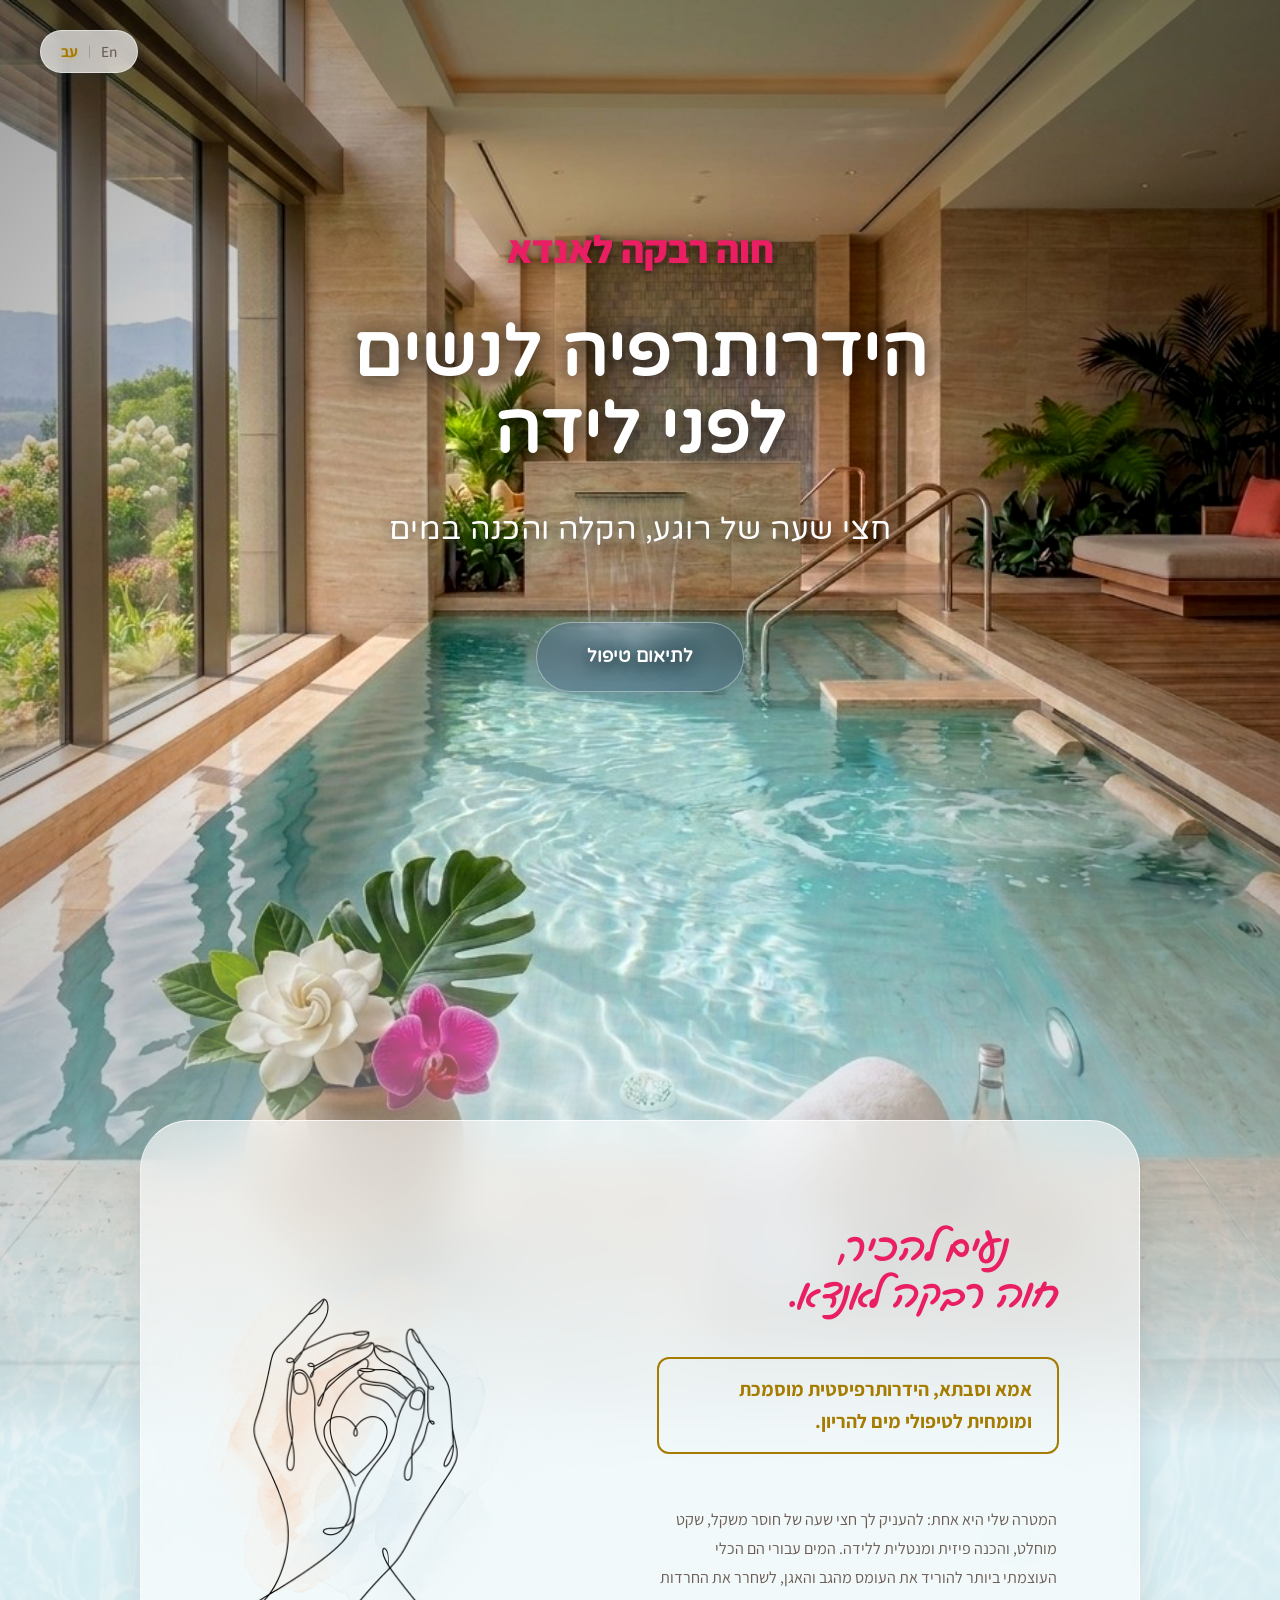
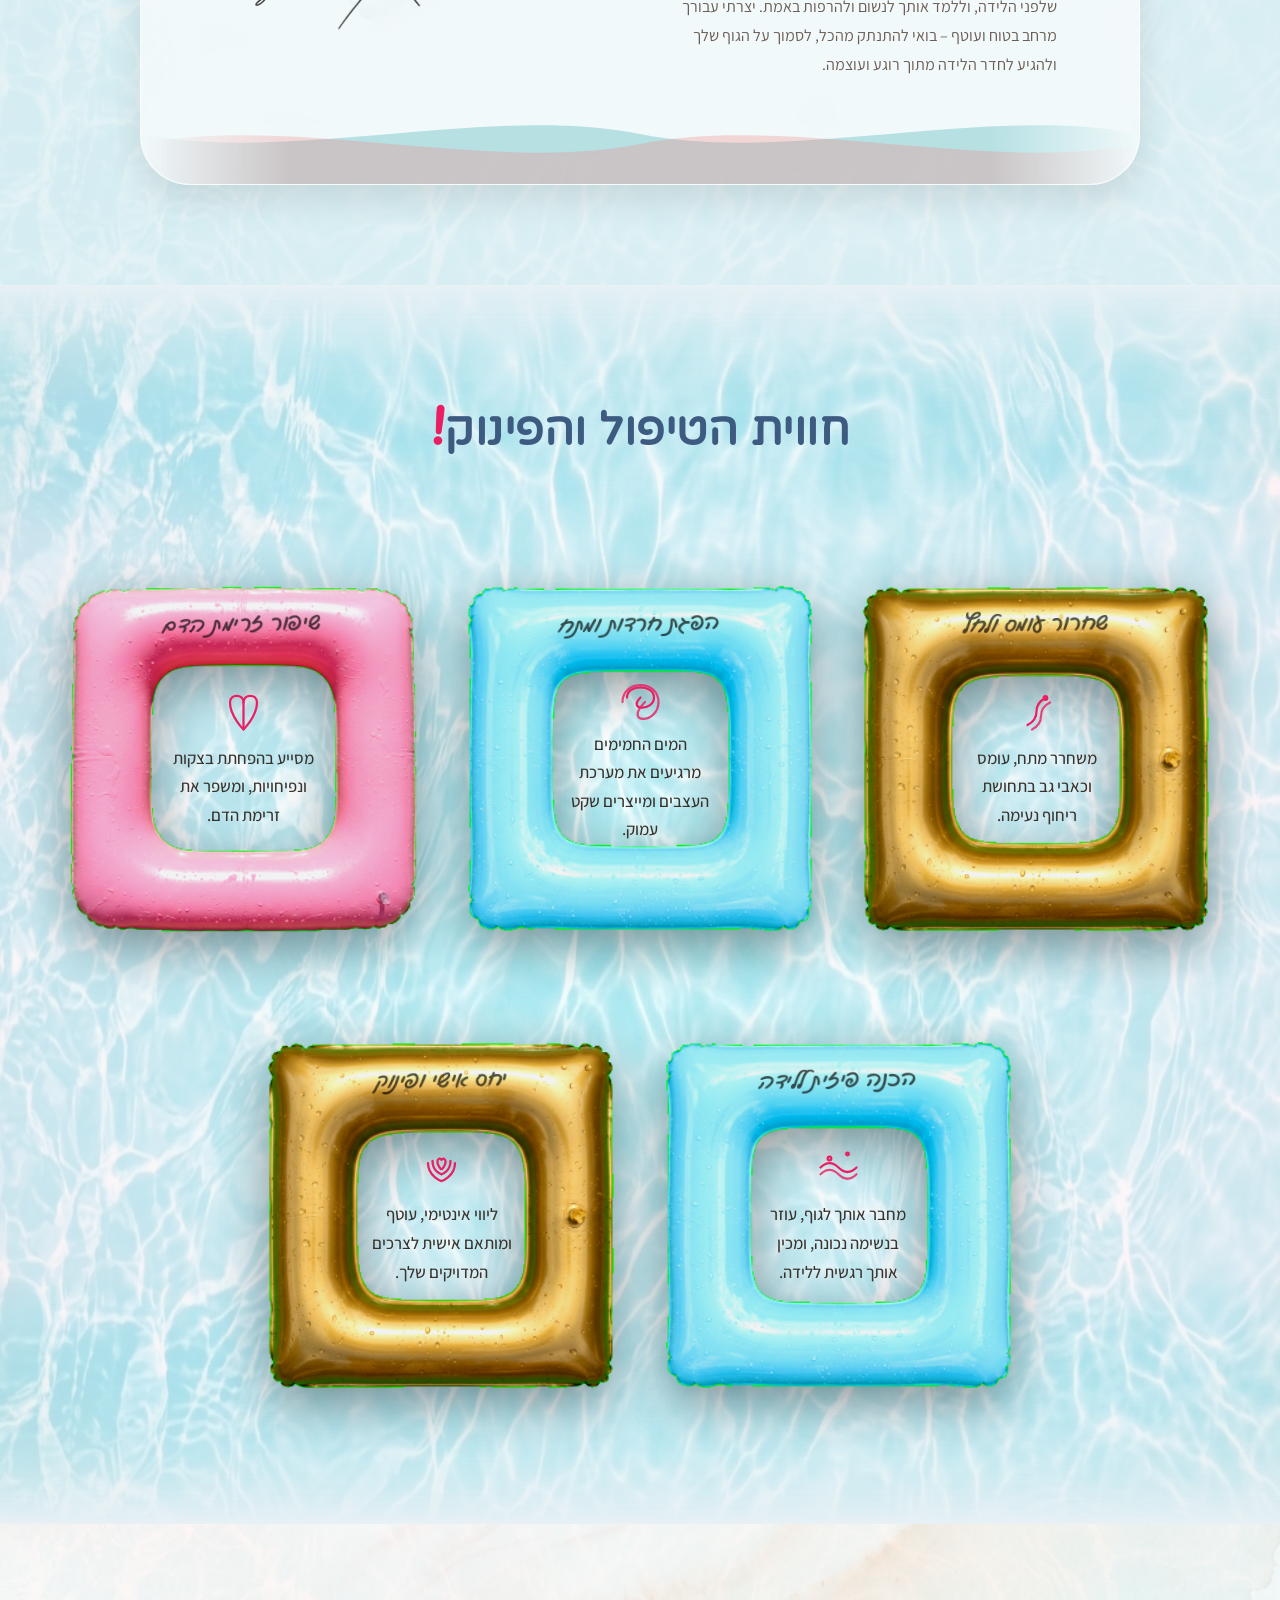
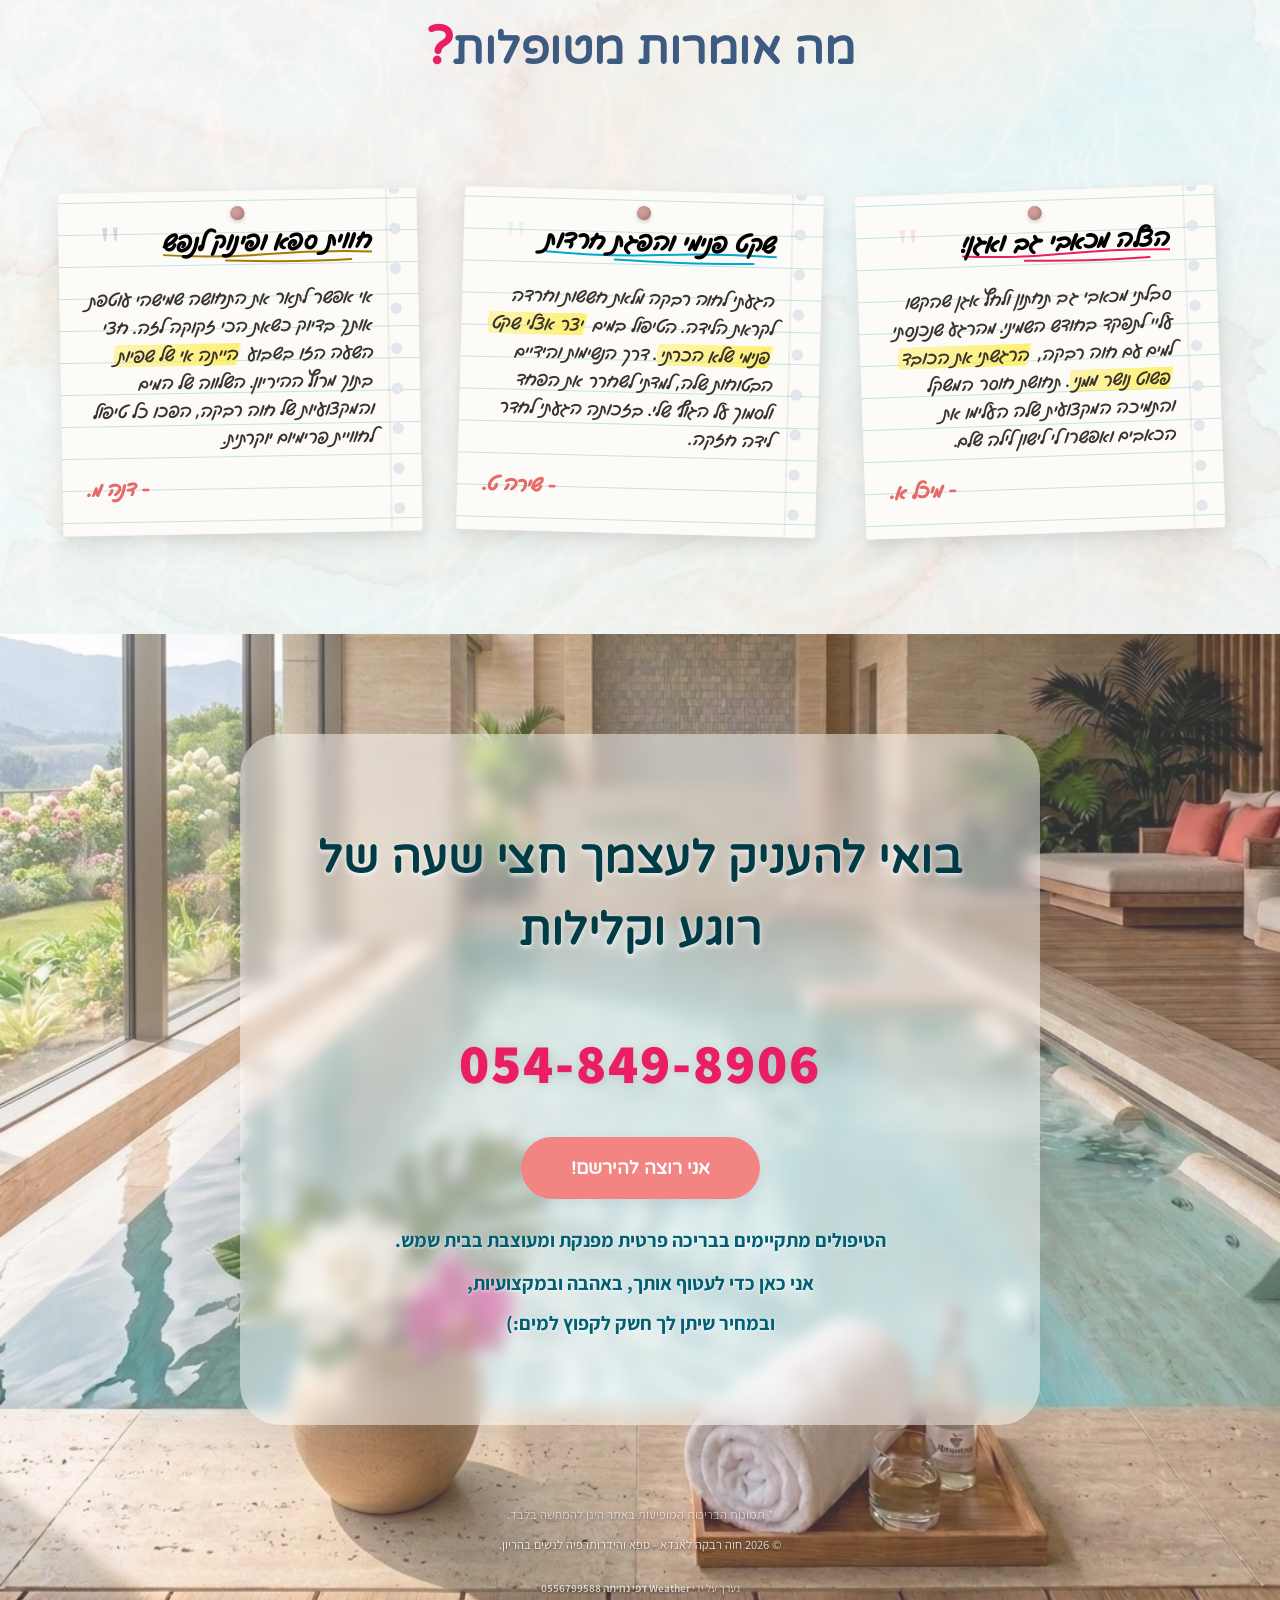
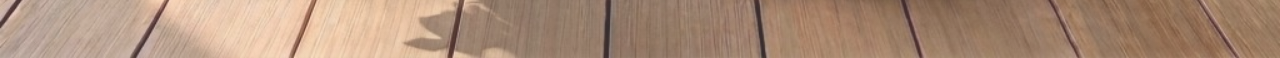
==== commit 5e0549d5: "Update site and add new images" ====
--- a/index.html
+++ b/index.html
@@ -3,8 +3,8 @@
 <head>
     <meta charset="UTF-8">
     <meta name="viewport" content="width=device-width, initial-scale=1.0">
-    <title>הידרותרפיה לנשים לפני לידה | חוה רבקה לנדא</title>
-    <meta name="description" content="לקראת לידה? הכיני את עצמך בצורה הטובה ביותר בעזרת הידרותרפיה לנשים לפני לידה עם חוה רבקה לנדא, הידרותרפיסטית מוסמכת.">
+    <title>הידרותרפיה לנשים לפני לידה | חוה רבקה לאנדא</title>
+    <meta name="description" content="לקראת לידה? הכיני את עצמך בצורה הטובה ביותר בעזרת הידרותרפיה לנשים לפני לידה עם חוה רבקה לאנדא, הידרותרפיסטית מוסמכת.">
     
     <link rel="preconnect" href="https://fonts.googleapis.com">
     <link rel="preconnect" href="https://fonts.gstatic.com" crossorigin>
@@ -38,8 +38,8 @@
         <div class="hero-overlay"></div>
         <div class="container hero-content">
             <div class="hero-text-minimal animate-on-scroll fade-up-slow">
-                <span class="hero-provider-name interactive-hero-line" style="display:block; font-size: 2.8rem; font-weight: 800; color: #e91e63; margin: 0 auto 15px auto; width: fit-content; text-shadow: 0 2px 10px rgba(0,0,0,0.5);">חוה רבקה לנדא</span>
-                <h1 class="interactive-hero-line" style="margin: 0 auto; width: fit-content;">הידרותרפיה לנשים לפני לידה</h1>
+                <span class="hero-provider-name interactive-hero-line" style="display:block; font-size: 2.8rem; font-weight: 800; color: #e91e63; margin: 0 auto 15px auto; width: fit-content; text-shadow: 0 2px 10px rgba(0,0,0,0.5);">חוה רבקה לאנדא</span>
+                <h1 class="interactive-hero-line" style="margin: 0 auto; width: fit-content;">הידרותרפיה לנשים<br>לפני לידה</h1>
                 <div class="accent-line" style="margin: 15px auto;"></div>
                 <h2 class="interactive-hero-line" style="margin: 0 auto 30px auto; width: fit-content;">חצי שעה של רוגע, הקלה והכנה במים</h2>
                 <a href="#contact" class="cta-button primary-cta mt-4">לתיאום טיפול</a>
@@ -56,15 +56,15 @@
                 </div>
                 <div class="provider-split">
                     <div class="provider-info">
-                        <h2 class="handwritten" style="font-size: 3.5rem; color: #e91e63;">נעים להכיר, אני חוה רבקה לנדא.</h2>
+                        <h2 class="handwritten gentle-hover-text" style="font-size: 2.8rem; color: #e91e63; text-align: center; line-height: 1.2; margin-bottom: 20px;">נעים להכיר,<br>חוה רבקה לאנדא.</h2>
                         <p class="title">אמא וסבתא, הידרותרפיסטית מוסמכת ומומחית לטיפולי מים להריון.</p>
                         <div class="accent-line align-right"></div>
-                        <p class="bio-short">
+                        <p class="bio-short animated-reading-box">
                             המטרה שלי היא אחת: להעניק לך חצי שעה של חוסר משקל, שקט מוחלט, והכנה פיזית ומנטלית ללידה. המים עבורי הם הכלי העוצמתי ביותר להוריד את העומס מהגב והאגן, לשחרר את החרדות שלפני הלידה, וללמד אותך לנשום ולהרפות באמת. יצרתי עבורך מרחב בטוח ועוטף – בואי להתנתק מהכל, לסמוך על הגוף שלך ולהגיע לחדר הלידה מתוך רוגע ועוצמה.
                         </p>
                     </div>
                     <div class="provider-image interactive-provider">
-                        <img src="embracing_hands_heart.jpg" alt="חיבוק מים ולב" class="provider-main-img" />
+                        <img src="embracing_hands_heart.png" alt="חיבוק מים ולב" class="provider-main-img" />
                         
                         <!-- Floating Heart Bubbles -->
                         <div class="heart-bubbles-container">
@@ -243,14 +243,14 @@
                 <button id="open-registration-modal" class="cta-button primary-cta" style="background-color: var(--warm-peach); color: white; border: none; cursor: pointer; font-family: var(--font-heading); font-size: 1.3rem;">אני רוצה להירשם!</button>
             </div>
             <p class="footer-note" style="line-height: 2;">
-                <span class="interactive-gold-line">הטיפולים מתקיימים בבריכה טיפולית בבית שמש.</span><br>
-                <span class="interactive-gold-line">אני כאן כדי לעטוף אותך, באהבה ובמקצועיות.</span>
+                <span class="interactive-gold-line">הטיפולים מתקיימים בבריכה פרטית מפנקת ומעוצבת בבית שמש.</span><br>
+                <span class="interactive-gold-line">אני כאן כדי לעטוף אותך, באהבה ובמקצועיות,<br>ובמחיר שיתן לך חשק לקפוץ למים:)</span>
             </p>
         </div>
         <div class="copyright">
             <p class="disclaimer" style="font-size: 0.9rem; opacity: 0.7; margin-bottom: 10px;">* תמונות הבריכות המופיעות באתר הינן להמחשה בלבד.</p>
-            <p>&copy; 2026 חוה רבקה לנדא - ספא והידרותרפיה לנשים בהריון.</p>
-            <p style="font-size: 0.8rem; opacity: 0.8; margin-top: 5px;">נערך על ידי Weather דפי נחיתה 0556799588</p>
+            <p>&copy; 2026 חוה רבקה לאנדא - ספא והידרותרפיה לנשים בהריון.</p>
+            <p style="font-size: 0.8rem; opacity: 0.8; margin-top: 25px;">נערך על ידי <strong>Weather דפי נחיתה 0556799588</strong></p>
         </div>
     </footer>
 
--- a/styles.css
+++ b/styles.css
@@ -274,12 +274,12 @@
     left: 0;
     width: 100%;
     height: 100%;
-    background: rgba(255, 255, 255, 0.12); /* שקוף ועדין */
-    backdrop-filter: blur(8px); /* אפקט זכוכית */
+    background: rgba(255, 255, 255, 0.12); /* ׳³ֲ³ײ²ֲ©׳³ֲ³ײ²ֲ§׳³ֲ³׳’ג‚¬ֲ¢׳³ֲ³ײ²ֲ£ ׳³ֲ³׳’ג‚¬ֲ¢׳³ֲ³ײ²ֲ¢׳³ֲ³׳’ג‚¬ֲ׳³ֲ³׳’ג€ֲ¢׳³ֲ³ײ²ֲ */
+    backdrop-filter: blur(8px); /* ׳³ֲ³ײ²ֲ׳³ֲ³׳’ג€ֳ—׳³ֲ³ײ²ֲ§׳³ֲ³ײ»ֲ ׳³ֲ³׳’ג‚¬ג€׳³ֲ³׳’ג‚¬ֳ·׳³ֲ³׳’ג‚¬ֲ¢׳³ֲ³׳’ג‚¬ֳ·׳³ֲ³׳’ג€ֲ¢׳³ֲ³ײ³ג€” */
     border: 1px solid rgba(255, 255, 255, 0.2);
     border-radius: 12px;
     z-index: -1;
-    /* מתחיל למטה וקטן יותר כדי לעלות ולצוף */
+    /* ׳³ֲ³ײ²ֲ׳³ֲ³ײ³ג€”׳³ֲ³׳’ג‚¬ג€׳³ֲ³׳’ג€ֲ¢׳³ֲ³ײ²ֲ ׳³ֲ³ײ²ֲ׳³ֲ³ײ²ֲ׳³ֲ³ײ»ֲ׳³ֲ³׳’ג‚¬ֲ ׳³ֲ³׳’ג‚¬ֲ¢׳³ֲ³ײ²ֲ§׳³ֲ³ײ»ֲ׳³ֲ³ײ²ֲ ׳³ֲ³׳’ג€ֲ¢׳³ֲ³׳’ג‚¬ֲ¢׳³ֲ³ײ³ג€”׳³ֲ³ײ²ֲ¨ ׳³ֲ³׳’ג‚¬ֳ·׳³ֲ³׳’ג‚¬ֲ׳³ֲ³׳’ג€ֲ¢ ׳³ֲ³ײ²ֲ׳³ֲ³ײ²ֲ¢׳³ֲ³ײ²ֲ׳³ֲ³׳’ג‚¬ֲ¢׳³ֲ³ײ³ג€” ׳³ֲ³׳’ג‚¬ֲ¢׳³ֲ³ײ²ֲ׳³ֲ³ײ²ֲ¦׳³ֲ³׳’ג‚¬ֲ¢׳³ֲ³ײ²ֲ£ */
     transform: translateY(20px) scale(0.95);
     opacity: 0;
     transition: all 0.6s cubic-bezier(0.25, 1, 0.5, 1);
@@ -287,13 +287,13 @@
 }
 
 .interactive-hero-line:hover {
-    /* הטקסט כולו צף כלפי מעלה */
+    /* ׳³ֲ³׳’ג‚¬ֲ׳³ֲ³ײ»ֲ׳³ֲ³ײ²ֲ§׳³ֲ³ײ²ֲ¡׳³ֲ³ײ»ֲ ׳³ֲ³׳’ג‚¬ֳ·׳³ֲ³׳’ג‚¬ֲ¢׳³ֲ³ײ²ֲ׳³ֲ³׳’ג‚¬ֲ¢ ׳³ֲ³ײ²ֲ¦׳³ֲ³ײ²ֲ£ ׳³ֲ³׳’ג‚¬ֳ·׳³ֲ³ײ²ֲ׳³ֲ³׳’ג€ֳ—׳³ֲ³׳’ג€ֲ¢ ׳³ֲ³ײ²ֲ׳³ֲ³ײ²ֲ¢׳³ֲ³ײ²ֲ׳³ֲ³׳’ג‚¬ֲ */
     transform: translateY(-12px);
     text-shadow: 0 8px 25px rgba(0, 0, 0, 0.7) !important;
 }
 
 .interactive-hero-line:hover::before {
-    /* הרקע מחליק למעלה ומופיע */
+    /* ׳³ֲ³׳’ג‚¬ֲ׳³ֲ³ײ²ֲ¨׳³ֲ³ײ²ֲ§׳³ֲ³ײ²ֲ¢ ׳³ֲ³ײ²ֲ׳³ֲ³׳’ג‚¬ג€׳³ֲ³ײ²ֲ׳³ֲ³׳’ג€ֲ¢׳³ֲ³ײ²ֲ§ ׳³ֲ³ײ²ֲ׳³ֲ³ײ²ֲ׳³ֲ³ײ²ֲ¢׳³ֲ³ײ²ֲ׳³ֲ³׳’ג‚¬ֲ ׳³ֲ³׳’ג‚¬ֲ¢׳³ֲ³ײ²ֲ׳³ֲ³׳’ג‚¬ֲ¢׳³ֲ³׳’ג€ֳ—׳³ֲ³׳’ג€ֲ¢׳³ֲ³ײ²ֲ¢ */
     transform: translateY(0) scale(1);
     opacity: 1;
 }
@@ -766,24 +766,28 @@
     left: 0;
     width: 100%;
     height: 100%;
-    background: linear-gradient(120deg, rgba(255, 255, 255, 0.9), rgba(244, 248, 250, 0.85), rgba(255, 255, 255, 0.9));
-    background-size: 300% 300%;
-    animation: flowBackground 22s ease-in-out infinite alternate-reverse;
-    z-index: -1;
-    mask-image: linear-gradient(to bottom, transparent 0%, black 25%, black 100%);
-    -webkit-mask-image: linear-gradient(to bottom, transparent 0%, black 25%, black 100%);
+    background: url('assets/pure_water.jpg') no-repeat;
+    background-size: 120% 120%;
+    animation: waterFlow 40s ease-in-out infinite alternate;
+    z-index: -2;
+    mask-image: linear-gradient(to bottom, transparent 0%, transparent 20%, black 40%, black 100%);
+    -webkit-mask-image: linear-gradient(to bottom, transparent 0%, transparent 20%, black 40%, black 100%);
+    opacity: 0.08;
 }
 
 .provider-content {
-    background: rgba(255, 255, 255, 0.85);
+    background: rgba(255, 255, 255, 0.6);
     border-radius: 50px;
-    box-shadow: var(--drop-shadow);
+    box-shadow: 0 15px 35px rgba(0, 0, 0, 0.1);
     max-width: 1000px;
     margin: 0 auto;
     position: relative;
     overflow: hidden;
-    backdrop-filter: blur(15px);
-    border: 1px solid rgba(255,255,255,0.6);
+    backdrop-filter: blur(25px);
+    -webkit-backdrop-filter: blur(25px);
+    border: 1px solid rgba(255, 255, 255, 0.4);
+    border-top: 1px solid rgba(255, 255, 255, 0.8);
+    border-right: 1px solid rgba(255, 255, 255, 0.8);
     padding: 80px;
 }
 
@@ -796,22 +800,22 @@
 }
 
 .provider-info {
-    flex: 0 0 58%;
-    max-width: 58%;
+    flex: 0 0 48%;
+    max-width: 48%;
     text-align: start;
 }
 
 .provider-image {
-    flex: 0 0 38%;
-    max-width: 360px;
+    flex: 0 0 60%;
+    max-width: 700px;
     margin: 0 auto;
 }
 
 .provider-image img {
     width: 100%;
     height: auto;
-    border-radius: 20px;
-    box-shadow: 0 15px 35px rgba(0, 95, 115, 0.1);
+    border-radius: 0;
+    box-shadow: none;
     transition: transform 0.5s var(--luxury-ease);
 }
 
@@ -838,6 +842,7 @@
     font-size: 1.4rem;
     color: var(--luxury-gold);
     font-weight: 700;
+    margin-top: 20px;
     margin-bottom: 25px;
     background: transparent;
     padding: 15px 25px;
@@ -888,11 +893,13 @@
 
 .provider-main-img {
     width: 100%;
-    max-width: 360px;
+    max-width: 700px;
     height: auto;
-    border-radius: 20px;
-    box-shadow: 0 15px 35px rgba(0, 95, 115, 0.1);
-    transition: transform 0.8s cubic-bezier(0.34, 1.56, 0.64, 1), box-shadow 0.8s cubic-bezier(0.34, 1.56, 0.64, 1);
+    border-radius: 0;
+    box-shadow: none;
+    -webkit-mask-image: radial-gradient(circle at center, black 50%, transparent 72%);
+    mask-image: radial-gradient(circle at center, black 50%, transparent 72%);
+    transition: transform 0.8s cubic-bezier(0.34, 1.56, 0.64, 1), filter 0.8s cubic-bezier(0.34, 1.56, 0.64, 1);
 }
 
 .interactive-provider:hover .provider-main-img {
@@ -1515,7 +1522,6 @@
     0%, 100% { transform: translateY(0) rotate(var(--base-rotate, 0deg)); }
     50% { transform: translateY(-8px) rotate(var(--base-rotate, 0deg)); }
 }
-
 /* --- Registration Modal (Frosted Glass) --- */
 .modal-overlay {
     position: fixed;
@@ -1621,3 +1627,86 @@
     background: rgba(255, 255, 255, 0.95);
     box-shadow: 0 0 15px rgba(242, 132, 130, 0.4);
 }
+
+/* --- Reading Animation --- */
+.animated-reading-box {
+    transition: all 0.4s ease;
+}
+
+/* --- Reading Animation --- */
+.animated-reading-box {
+    transition: all 0.4s ease;
+    border-radius: 12px;
+    padding: 0;
+    border: 2px solid transparent;
+    white-space: pre-wrap; /* Ensure spaces between spans are rendered */
+}
+
+.animated-reading-box:hover {
+    background-color: #fcfcfc;
+    border: 2px solid #1a365d; /* Luxury Blue border */
+    border-radius: 12px; /* Rounded box as requested */
+    padding: 1rem;
+    box-shadow: 0 4px 15px rgba(26, 54, 93, 0.2); /* Luxury Blue shadow */
+}
+
+.animated-reading-box span {
+    display: inline; /* Keep it inline so letters flow naturally and backgrounds touch perfectly */
+}
+
+.animated-reading-box:hover span {
+    animation: paint-text 0.1s linear forwards;
+    animation-delay: calc(var(--char-index) * 0.045s); /* Slow, deliberate reading pace */
+}
+
+@keyframes paint-text {
+    to {
+        background-color: rgba(26, 54, 93, 0.95); /* Luxury Deep Blue */
+        color: #ffffff; /* White letters */
+        text-shadow: 0 0 1px #ffffff, 0 0 1px #ffffff; /* Faux bold to prevent layout shift */
+    }
+}
+
+
+
+
+
+
+
+
+
+
+
+
+
+
+
+
+
+
+
+
+
+
+
+
+
+/* Gentle Hover Text */
+.gentle-hover-text {
+    transition: letter-spacing 0.8s cubic-bezier(0.25, 0.1, 0.25, 1), transform 0.8s ease;
+    display: inline-block;
+    cursor: default;
+}
+
+.gentle-hover-text:hover {
+    letter-spacing: 1.5px;
+    transform: translateY(-2px);
+}
+
+/* Custom dominant pink hover for the registration button */
+#open-registration-modal:hover {
+    background-color: #ff3385 !important;
+    transform: translateY(-8px);
+    box-shadow: 0 25px 50px rgba(255, 51, 133, 0.4) !important;
+}
+
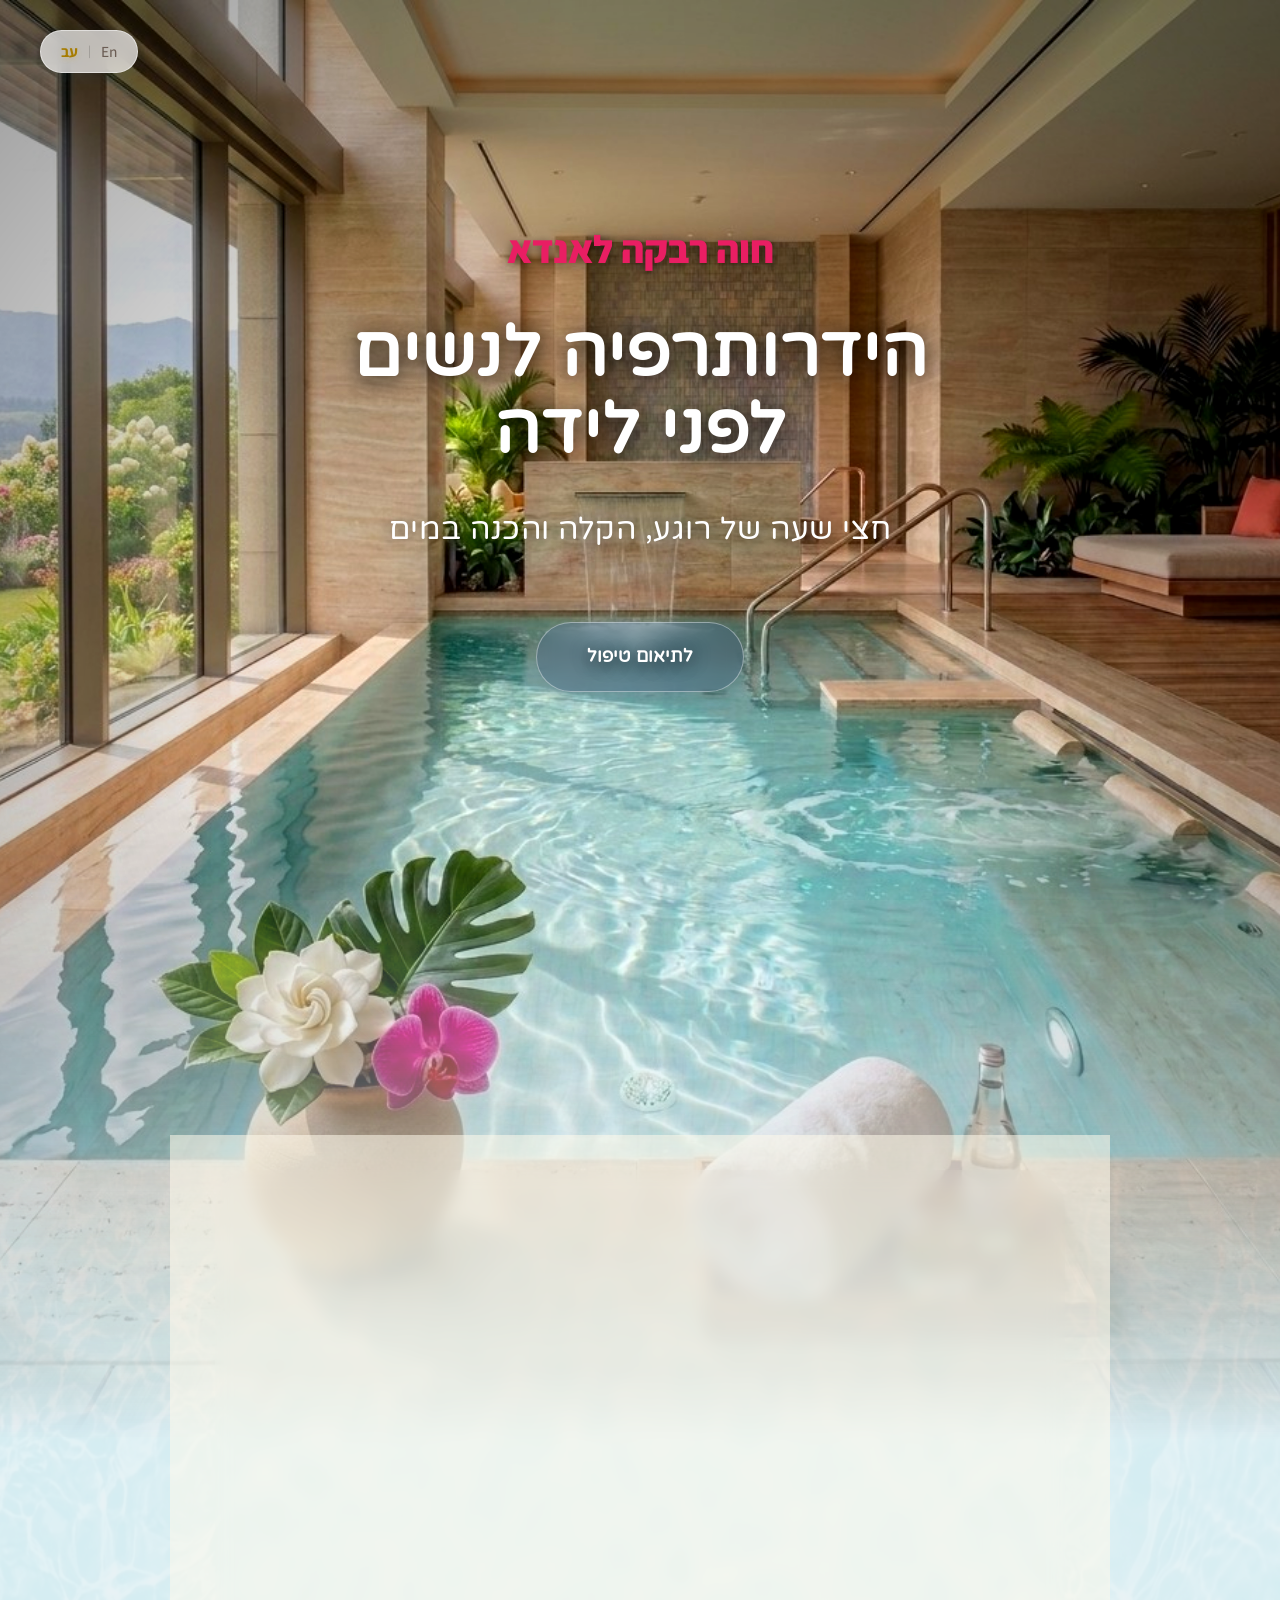
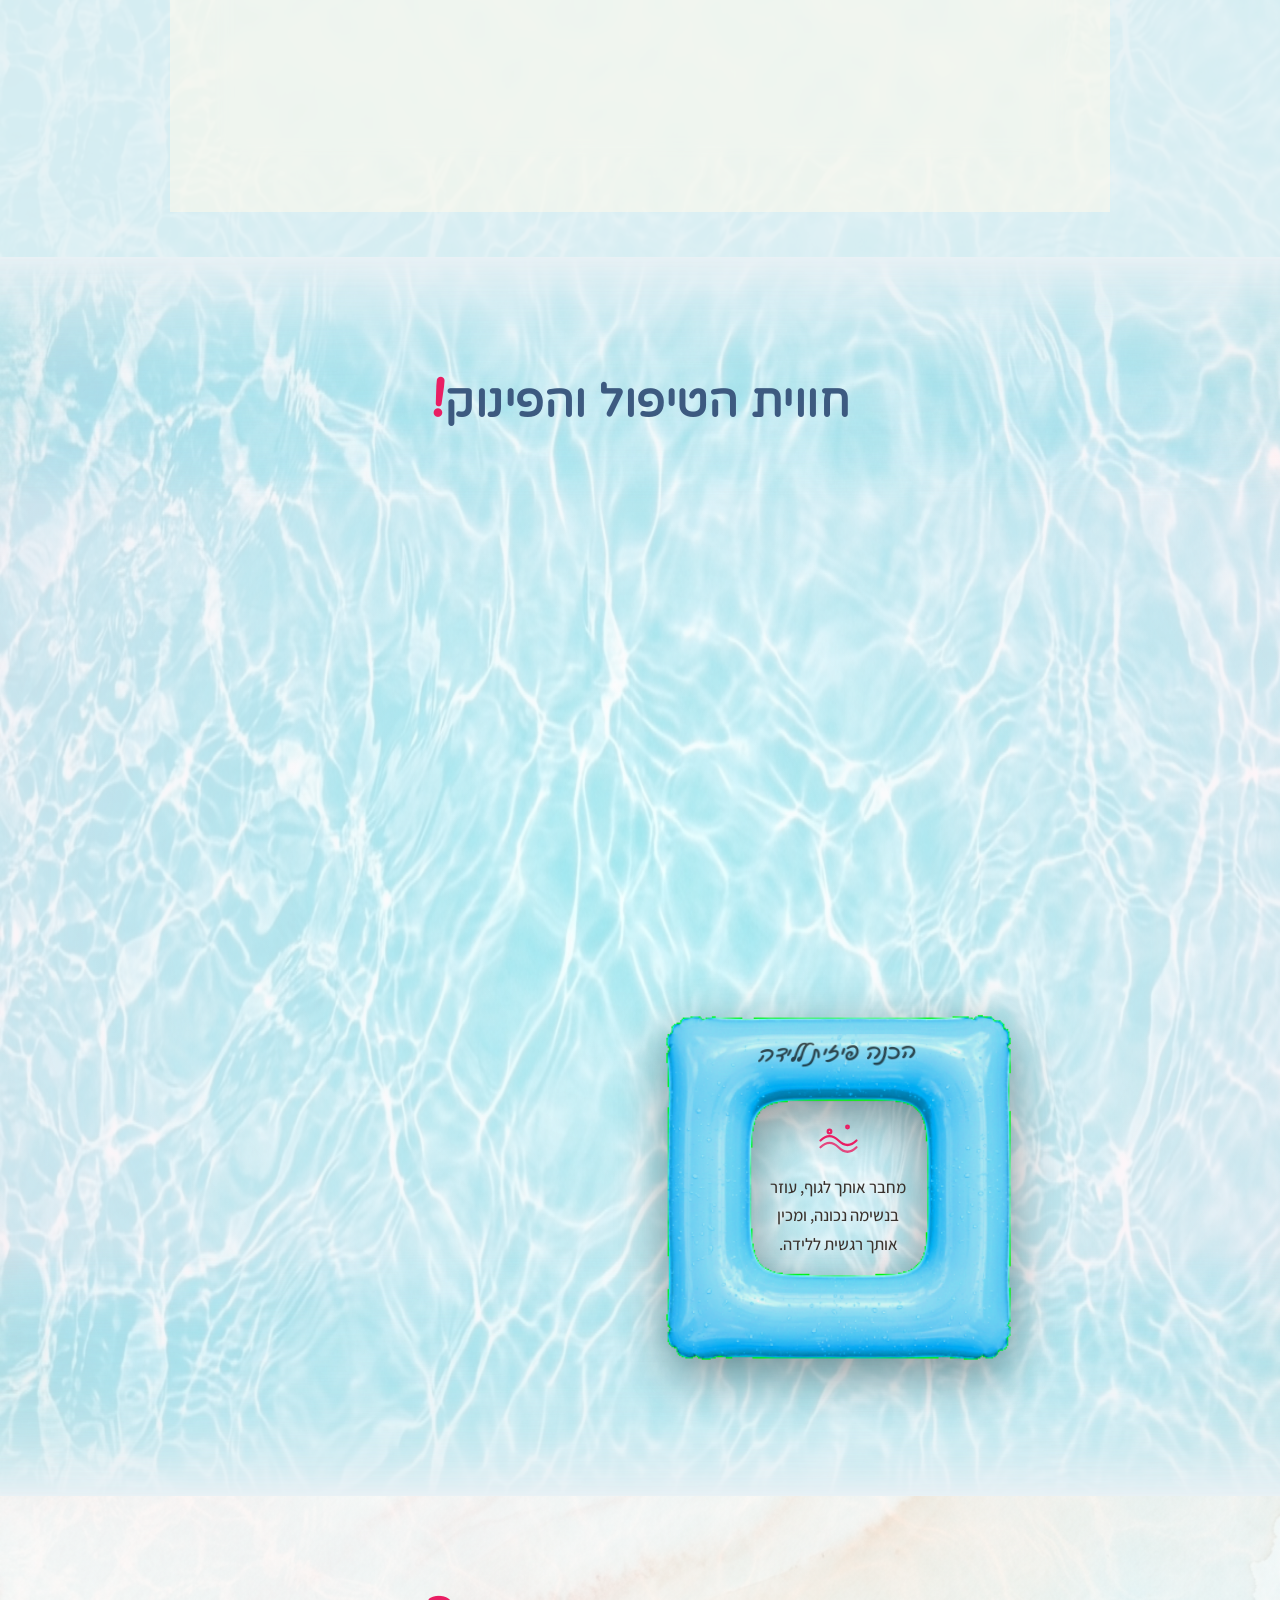
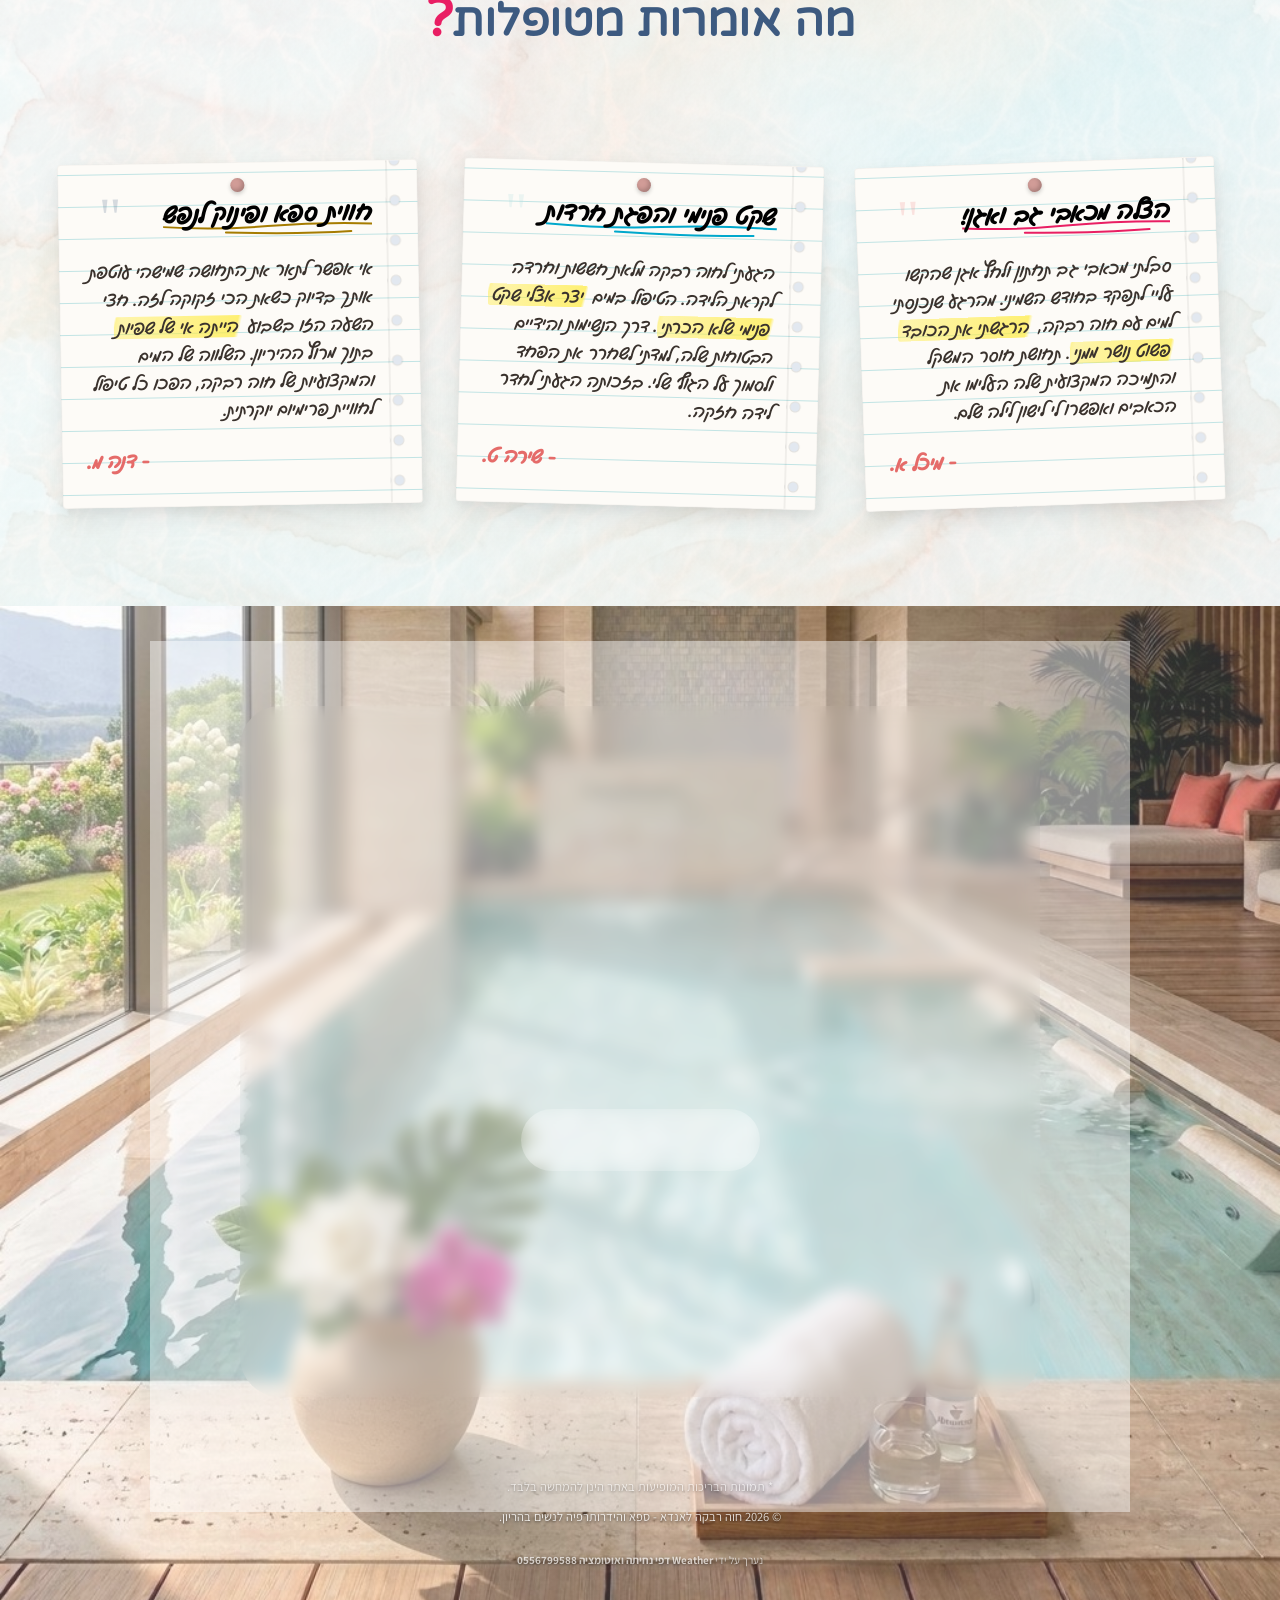
==== commit 34794af7: "Update website styles and assets" ====
--- a/index.html
+++ b/index.html
@@ -54,9 +54,9 @@
                     <div class="stream-wave stream-blue"></div>
                     <div class="stream-wave stream-pink"></div>
                 </div>
+                <h2 class="handwritten gentle-hover-text" style="font-size: 2.8rem; color: #e91e63; text-align: center; line-height: 1.2; padding-top: 0px; margin-bottom: 0px; width: 100%;">נעים להכיר,<br>חוה רבקה לאנדא</h2>
                 <div class="provider-split">
                     <div class="provider-info">
-                        <h2 class="handwritten gentle-hover-text" style="font-size: 2.8rem; color: #e91e63; text-align: center; line-height: 1.2; margin-bottom: 20px;">נעים להכיר,<br>חוה רבקה לאנדא.</h2>
                         <p class="title">אמא וסבתא, הידרותרפיסטית מוסמכת ומומחית לטיפולי מים להריון.</p>
                         <div class="accent-line align-right"></div>
                         <p class="bio-short animated-reading-box">
@@ -250,7 +250,7 @@
         <div class="copyright">
             <p class="disclaimer" style="font-size: 0.9rem; opacity: 0.7; margin-bottom: 10px;">* תמונות הבריכות המופיעות באתר הינן להמחשה בלבד.</p>
             <p>&copy; 2026 חוה רבקה לאנדא - ספא והידרותרפיה לנשים בהריון.</p>
-            <p style="font-size: 0.8rem; opacity: 0.8; margin-top: 25px;">נערך על ידי <strong>Weather דפי נחיתה 0556799588</strong></p>
+            <p style="font-size: 0.8rem; opacity: 0.8; margin-top: 25px;">נערך על ידי <strong>Weather דפי נחיתה ואוטומציה 0556799588</strong></p>
         </div>
     </footer>
 
@@ -269,10 +269,6 @@
                     <input type="tel" id="reg-phone" name="phone" autocomplete="tel" required>
                 </div>
                 <div class="form-group">
-                    <label for="reg-address">כתובת מגורים</label>
-                    <input type="text" id="reg-address" name="address" autocomplete="street-address">
-                </div>
-                <div class="form-group">
                     <label for="reg-details">פירוט הבקשה</label>
                     <textarea id="reg-details" name="details" rows="4"></textarea>
                 </div>
--- a/styles.css
+++ b/styles.css
@@ -756,7 +756,7 @@
 /* --- Provider Section --- */
 .provider {
     position: relative;
-    padding: 220px 0 100px 0; /* Lowered the square to reveal the plant in the hero banner! */
+    padding: 270px 0 100px 0; /* Lowered the square further down to match the user's request */
 }
 
 .provider::before {
@@ -776,19 +776,19 @@
 }
 
 .provider-content {
-    background: rgba(255, 255, 255, 0.6);
-    border-radius: 50px;
-    box-shadow: 0 15px 35px rgba(0, 0, 0, 0.1);
-    max-width: 1000px;
+    background: rgba(255, 249, 235, 0.55); /* Yellowish pearl white tint (לבן פנינה צהבהב) */
+    border-radius: 40px; /* Slightly smaller radius to match the reduced size */
+    box-shadow: 0 10px 30px rgba(0, 0, 0, 0.06);
+    max-width: 850px; /* Shrunk width */
     margin: 0 auto;
     position: relative;
     overflow: hidden;
-    backdrop-filter: blur(25px);
-    -webkit-backdrop-filter: blur(25px);
-    border: 1px solid rgba(255, 255, 255, 0.4);
-    border-top: 1px solid rgba(255, 255, 255, 0.8);
-    border-right: 1px solid rgba(255, 255, 255, 0.8);
-    padding: 80px;
+    backdrop-filter: blur(8px); /* Slight bump to blur to give it a solid glass feel without making it murky */
+    -webkit-backdrop-filter: blur(8px);
+    border: 1px solid rgba(255, 255, 255, 0.6);
+    border-top: 1px solid rgba(255, 255, 255, 0.95);
+    border-right: 1px solid rgba(255, 255, 255, 0.95);
+    padding: 15px 40px; /* Further shrunk padding to make the glass significantly smaller and less tall */
 }
 
 .provider-split {
@@ -842,13 +842,14 @@
     font-size: 1.4rem;
     color: var(--luxury-gold);
     font-weight: 700;
-    margin-top: 20px;
-    margin-bottom: 25px;
+    margin-top: 5px; /* Reduced to pull text closer to the main title above */
+    margin-bottom: 20px; /* Reduced bottom margin too */
     background: transparent;
     padding: 15px 25px;
     border-radius: 12px;
     display: inline-block;
     box-shadow: 0 0 0 rgba(0,0,0,0);
+
     border: 2px solid var(--luxury-gold);
     transition: all 0.5s cubic-bezier(0.25, 1, 0.5, 1);
     cursor: default;
@@ -876,8 +877,9 @@
 }
 
 .bio-short {
-    font-size: 1.15rem;
-    color: var(--text-light);
+    font-size: 1.05rem;
+    color: var(--text-dark);
+    font-weight: 700;
     line-height: 1.8;
 }
 
@@ -1423,7 +1425,7 @@
     top: auto;
     left: 0;
     width: 100%;
-    height: 100px;
+    height: 250px;
     pointer-events: none;
     overflow: hidden;
     z-index: 0;
@@ -1643,7 +1645,7 @@
 }
 
 .animated-reading-box:hover {
-    background-color: #fcfcfc;
+    background-color: rgba(255, 182, 162, 0.2); /* Gentle Peach-Pink */
     border: 2px solid #1a365d; /* Luxury Blue border */
     border-radius: 12px; /* Rounded box as requested */
     padding: 1rem;
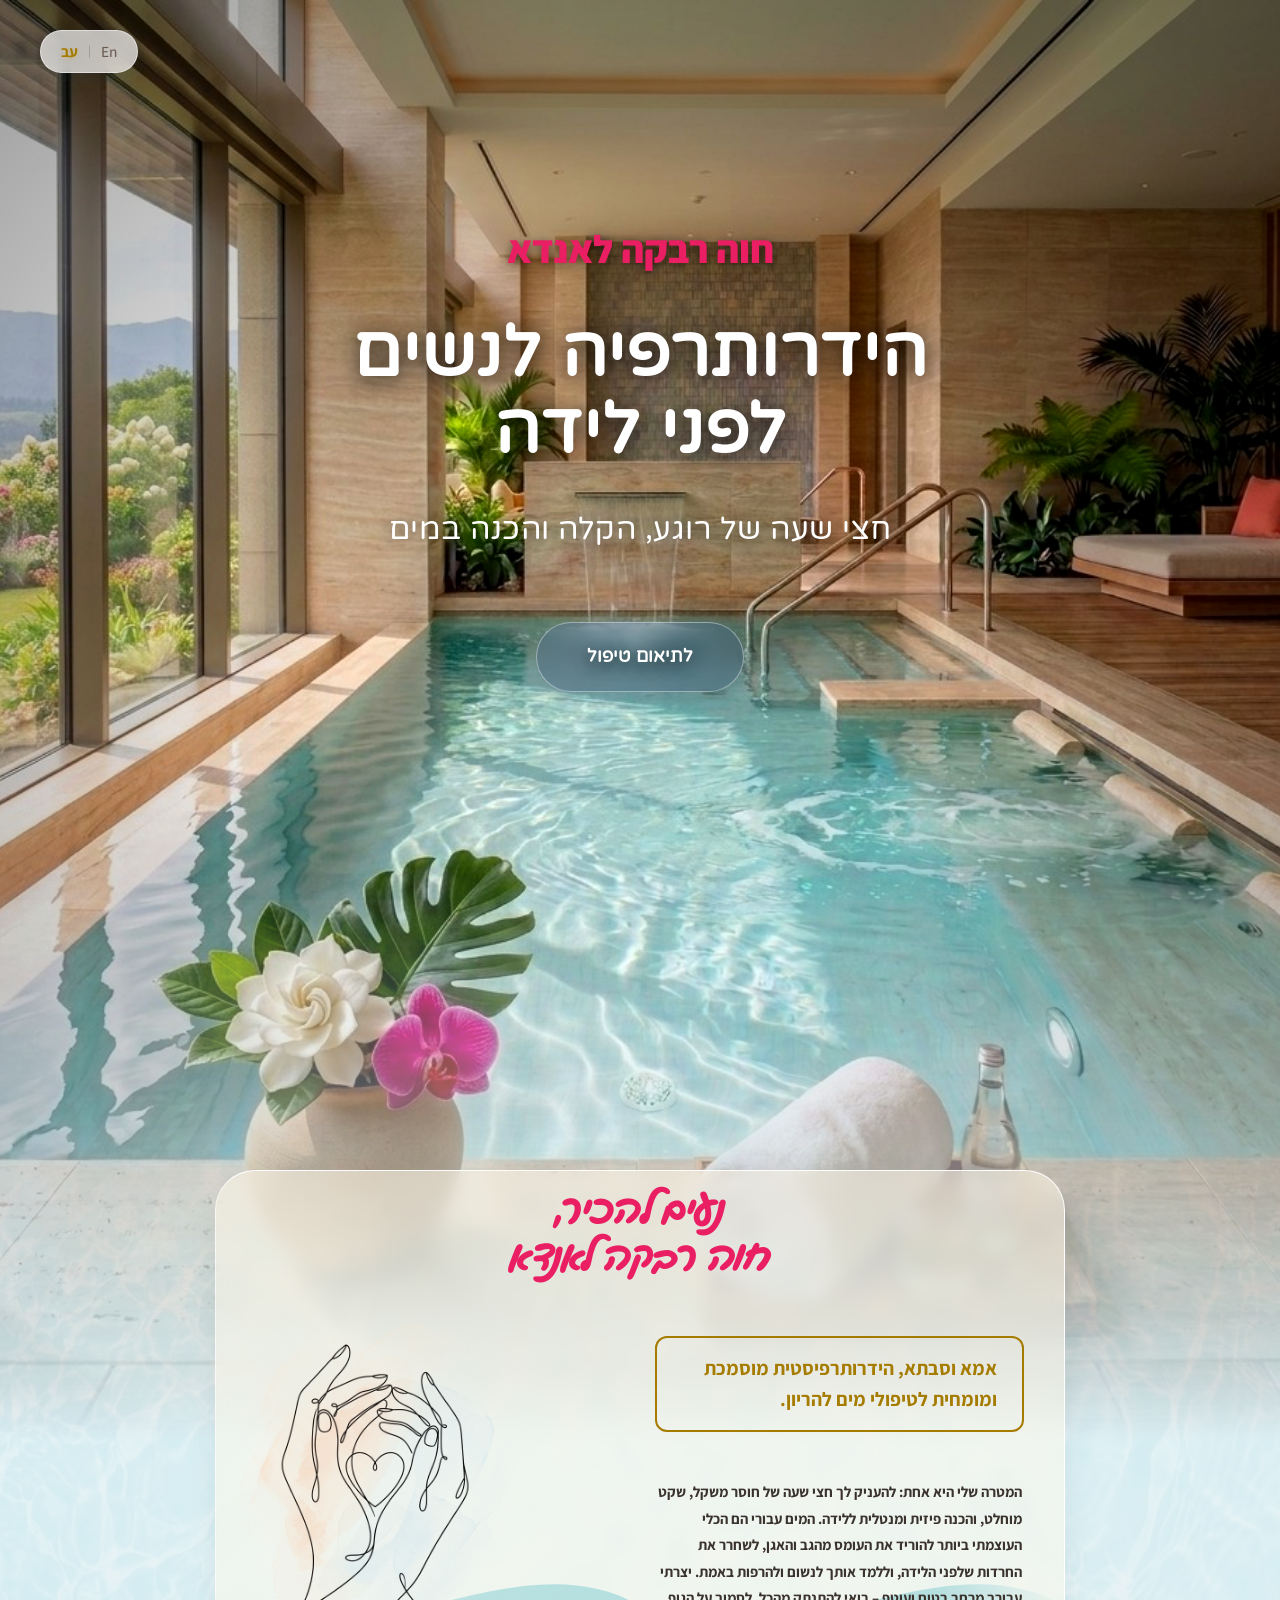
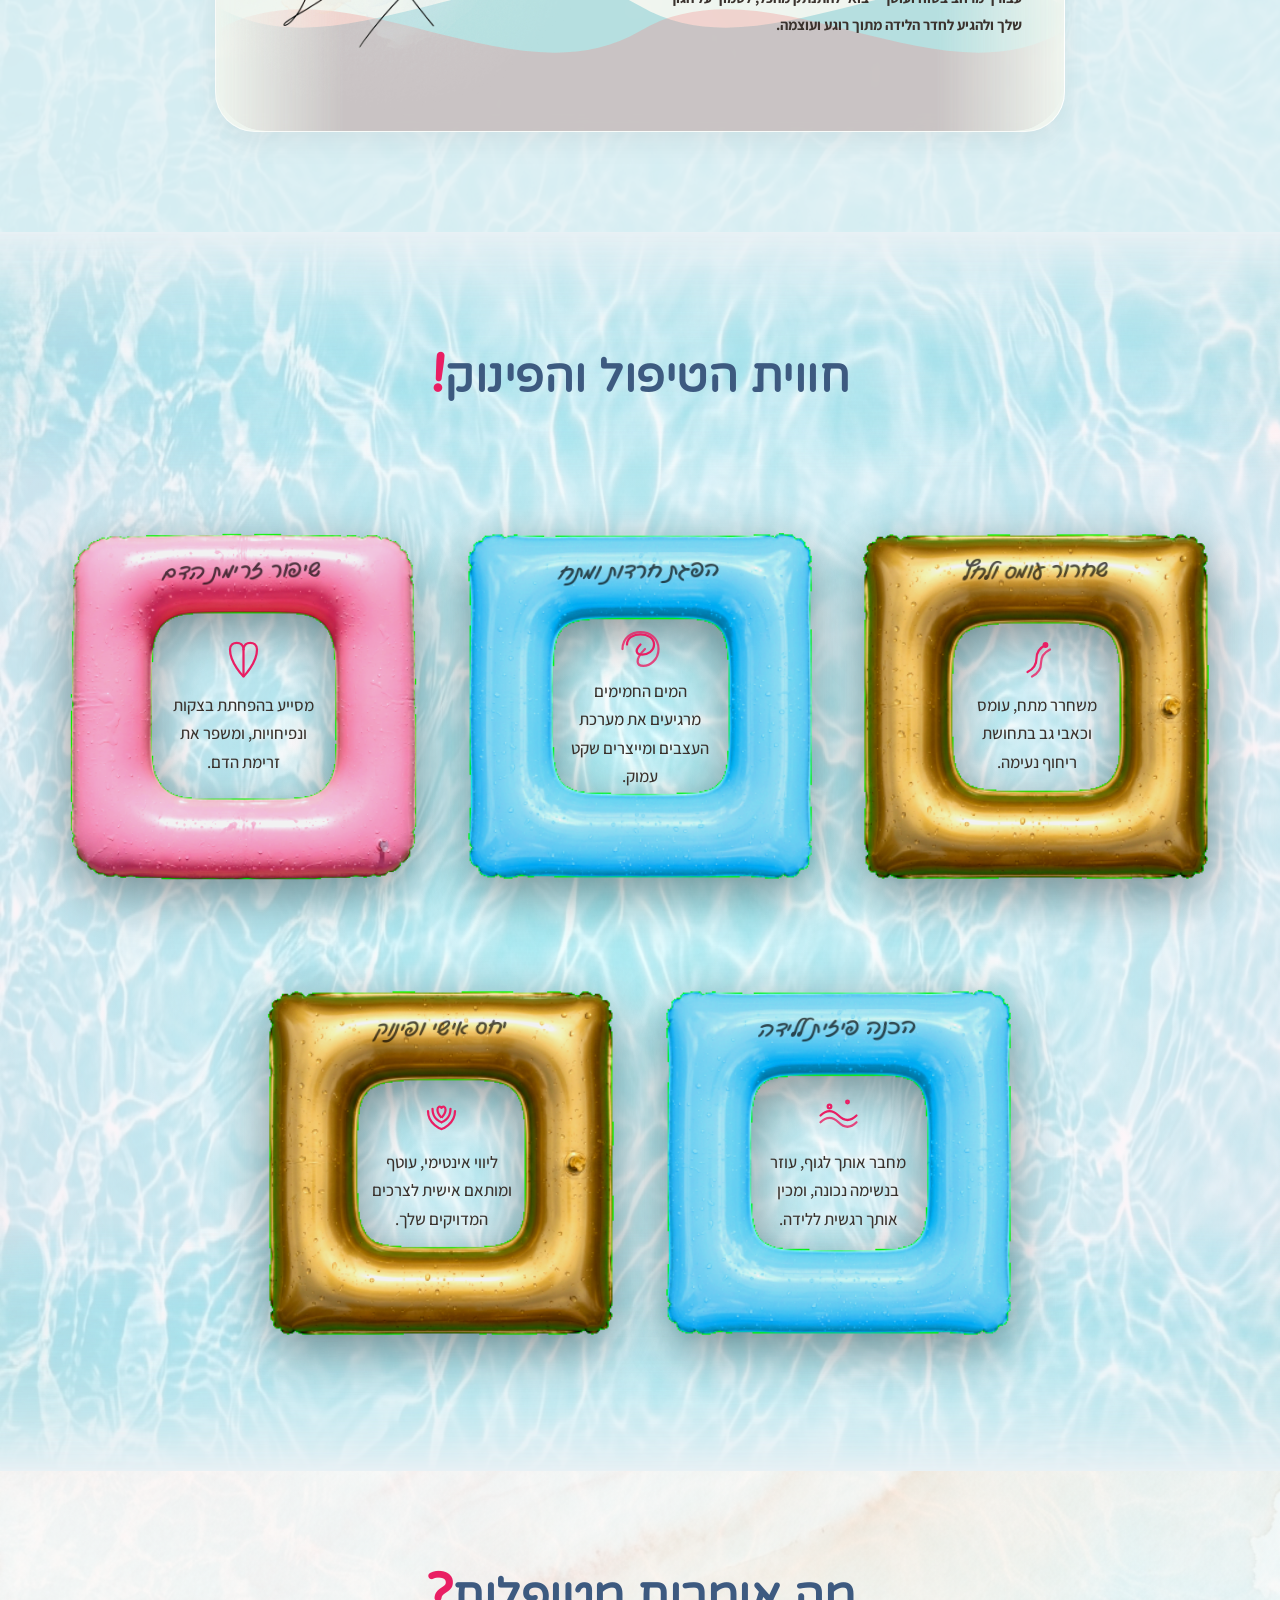
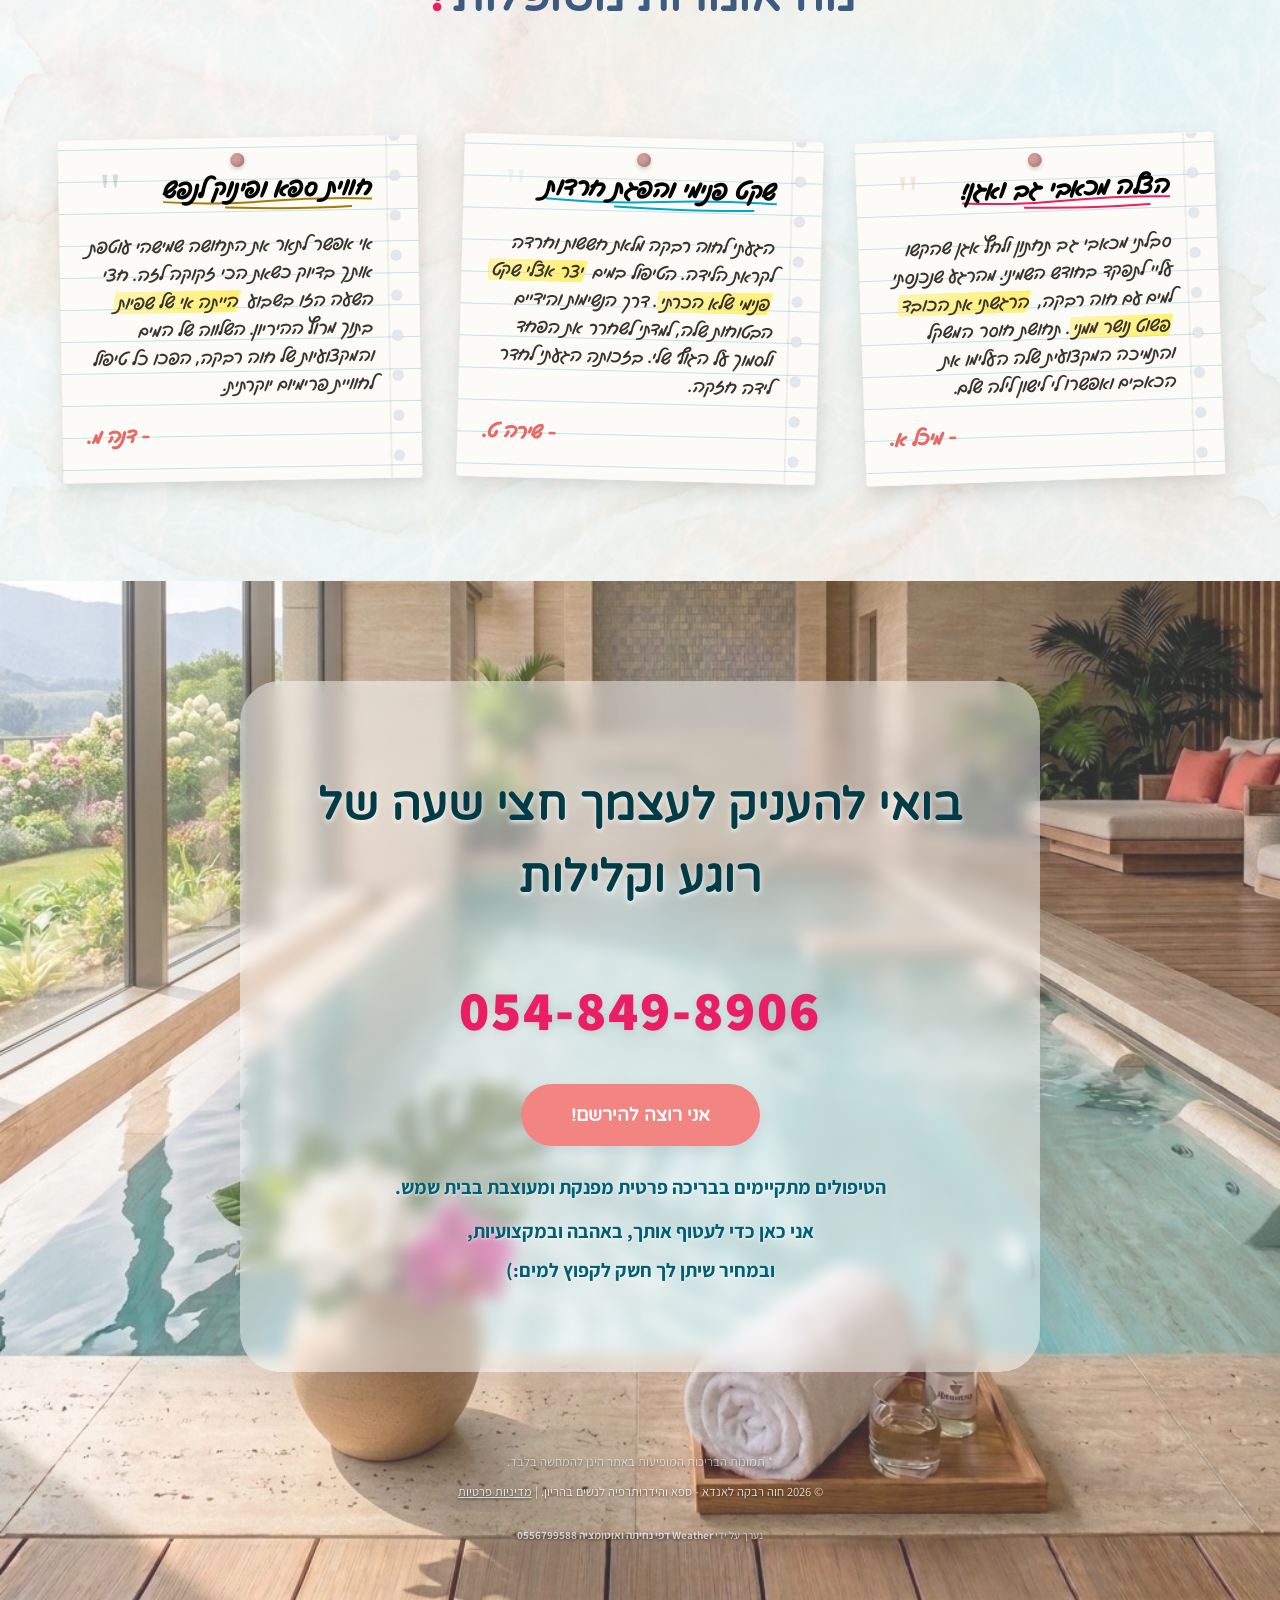
==== commit 6f612585: "Update system with recent changes and privacy policies" ====
--- a/index.html
+++ b/index.html
@@ -249,7 +249,7 @@
         </div>
         <div class="copyright">
             <p class="disclaimer" style="font-size: 0.9rem; opacity: 0.7; margin-bottom: 10px;">* תמונות הבריכות המופיעות באתר הינן להמחשה בלבד.</p>
-            <p>&copy; 2026 חוה רבקה לאנדא - ספא והידרותרפיה לנשים בהריון.</p>
+            <p>&copy; 2026 חוה רבקה לאנדא - ספא והידרותרפיה לנשים בהריון. | <a href="privacy.html" style="color: inherit; text-decoration: underline;">מדיניות פרטיות</a></p>
             <p style="font-size: 0.8rem; opacity: 0.8; margin-top: 25px;">נערך על ידי <strong>Weather דפי נחיתה ואוטומציה 0556799588</strong></p>
         </div>
     </footer>
--- a/styles.css
+++ b/styles.css
@@ -797,6 +797,7 @@
     gap: 50px;
     position: relative;
     z-index: 2;
+    margin-top: -25px; /* Pull content closer to the title above */
 }
 
 .provider-info {
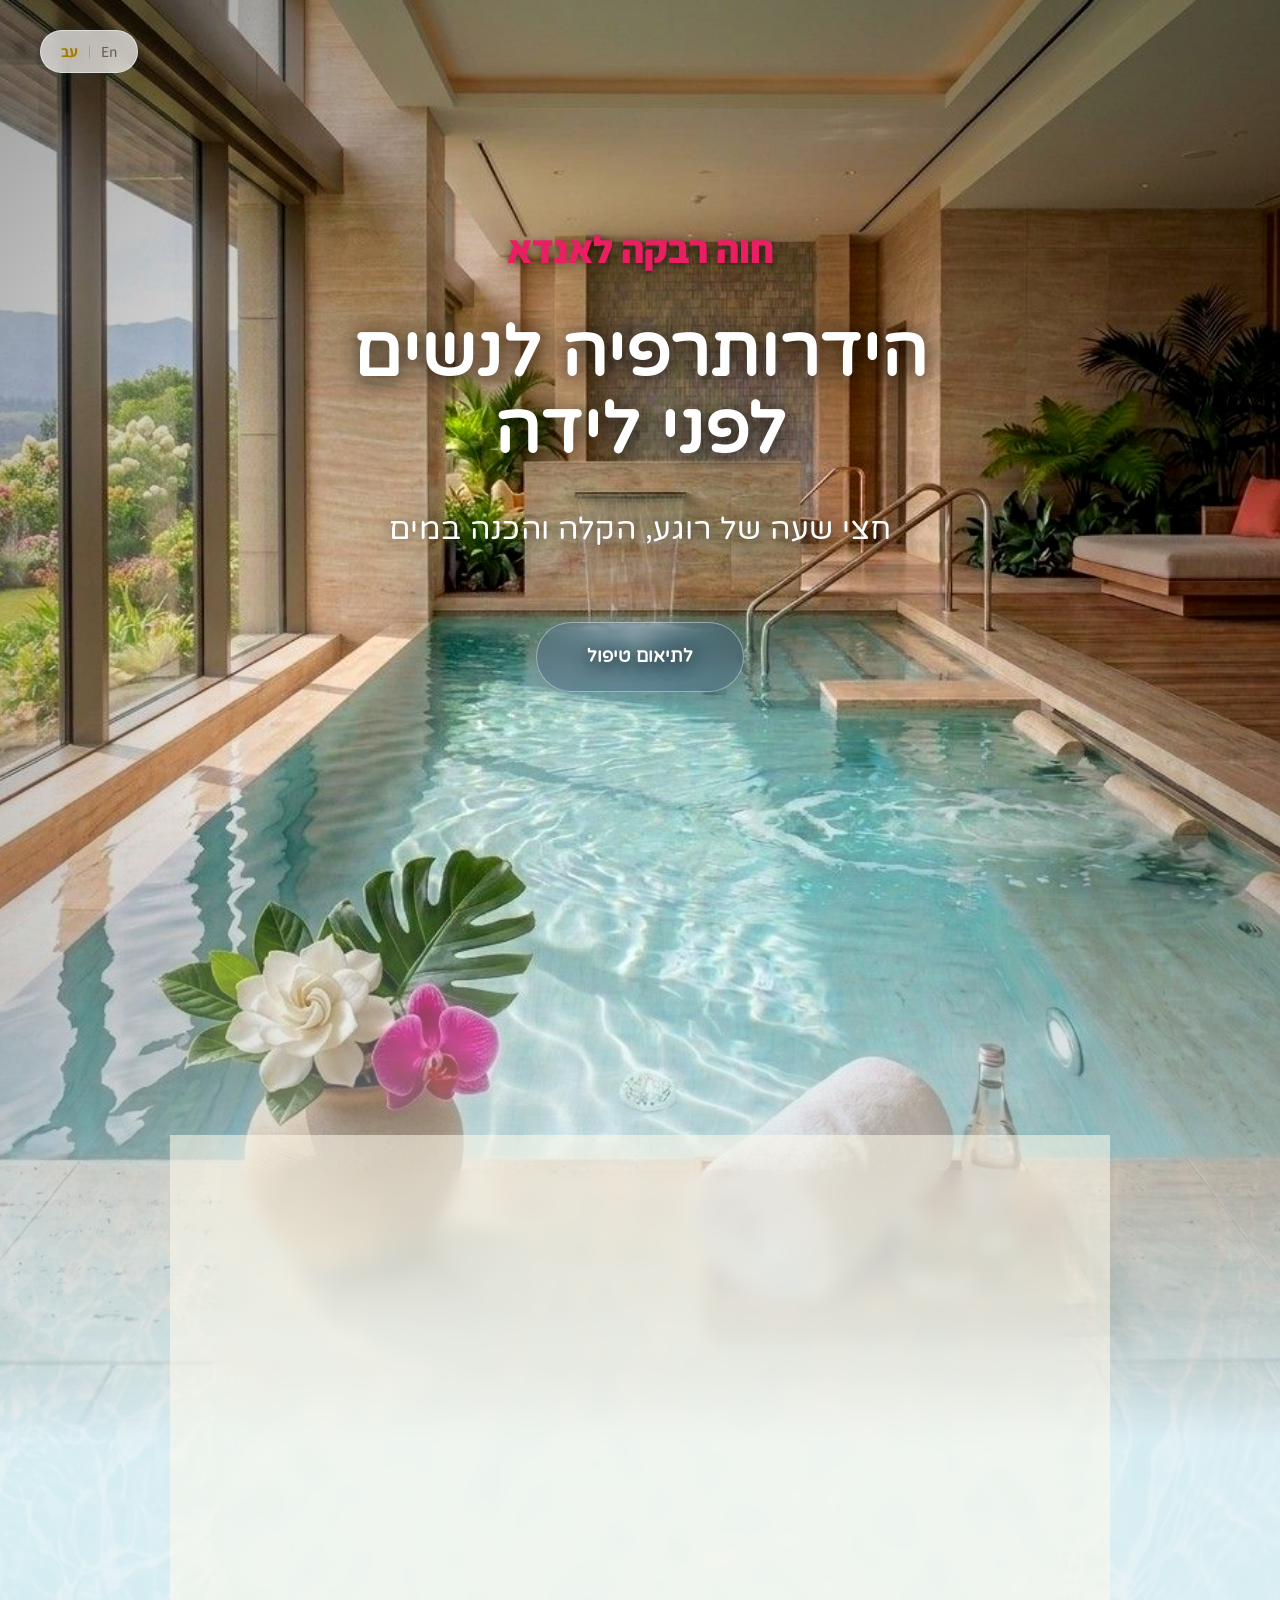
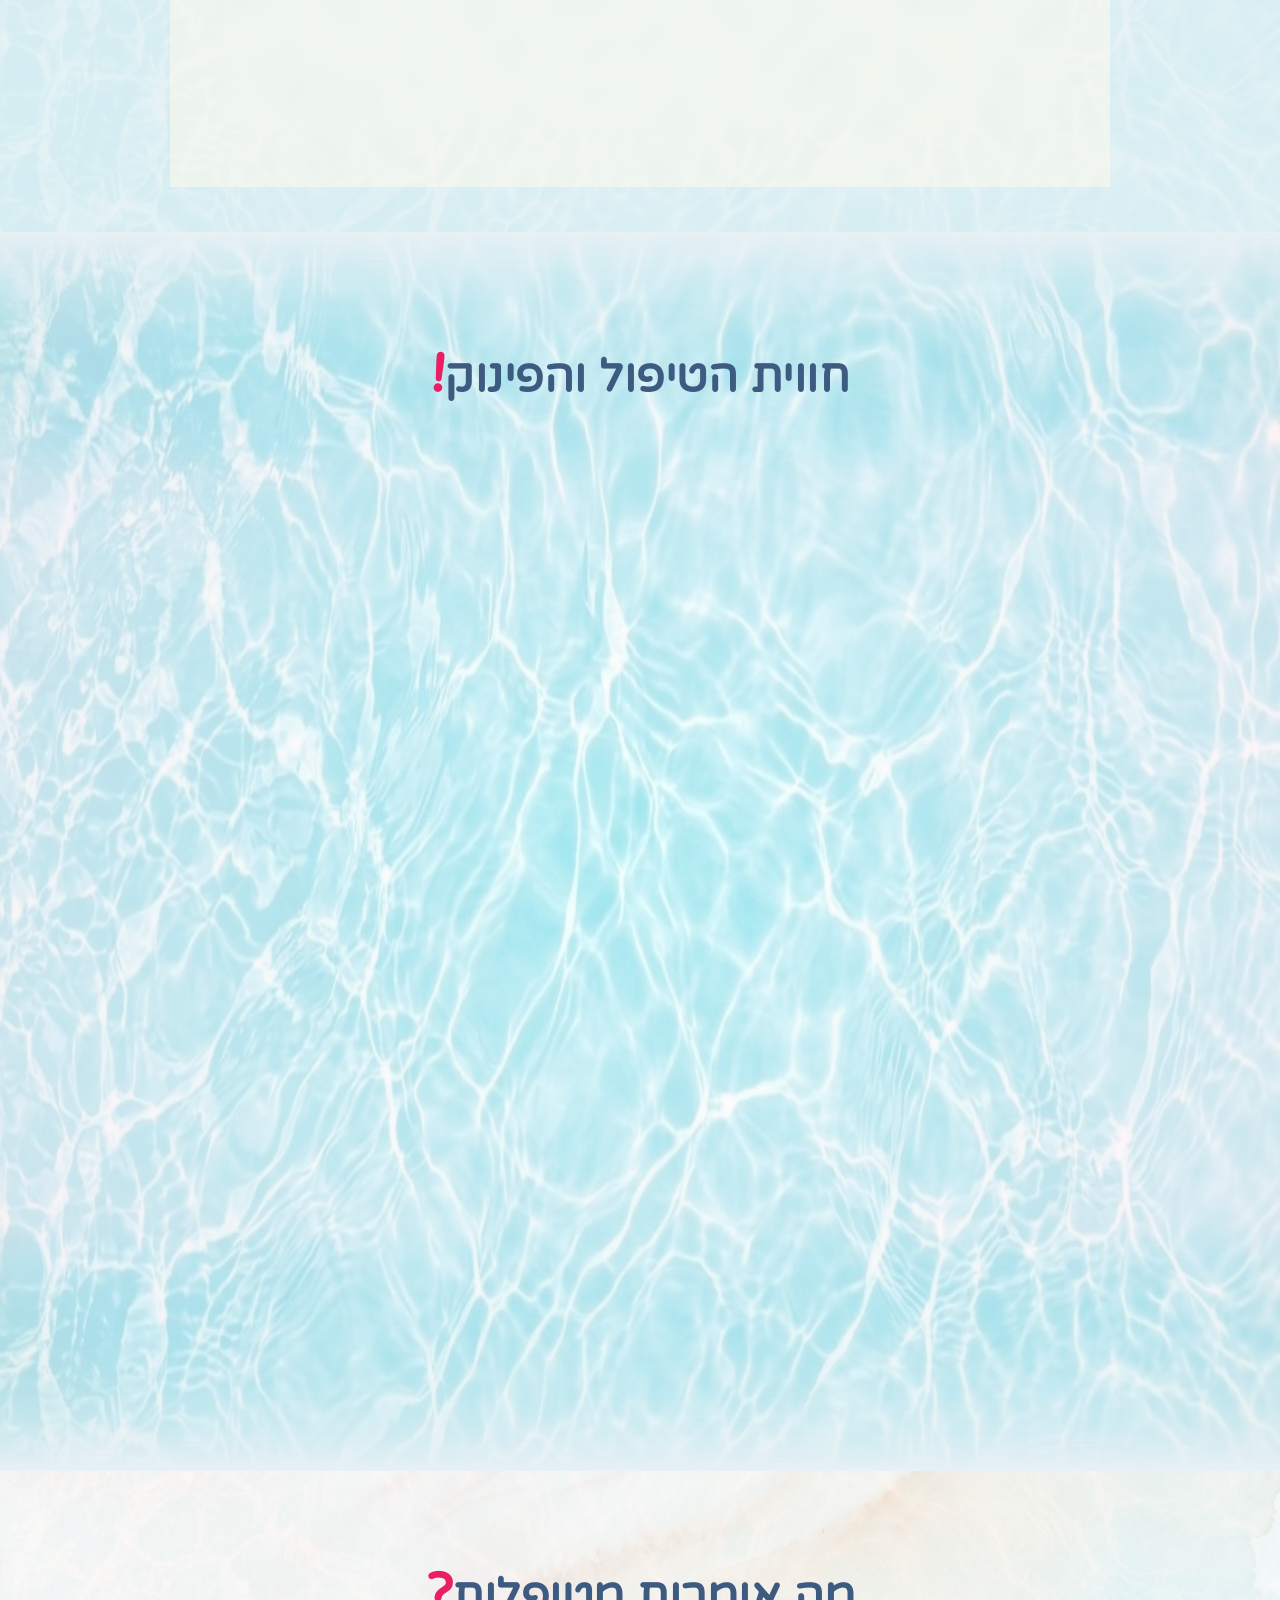
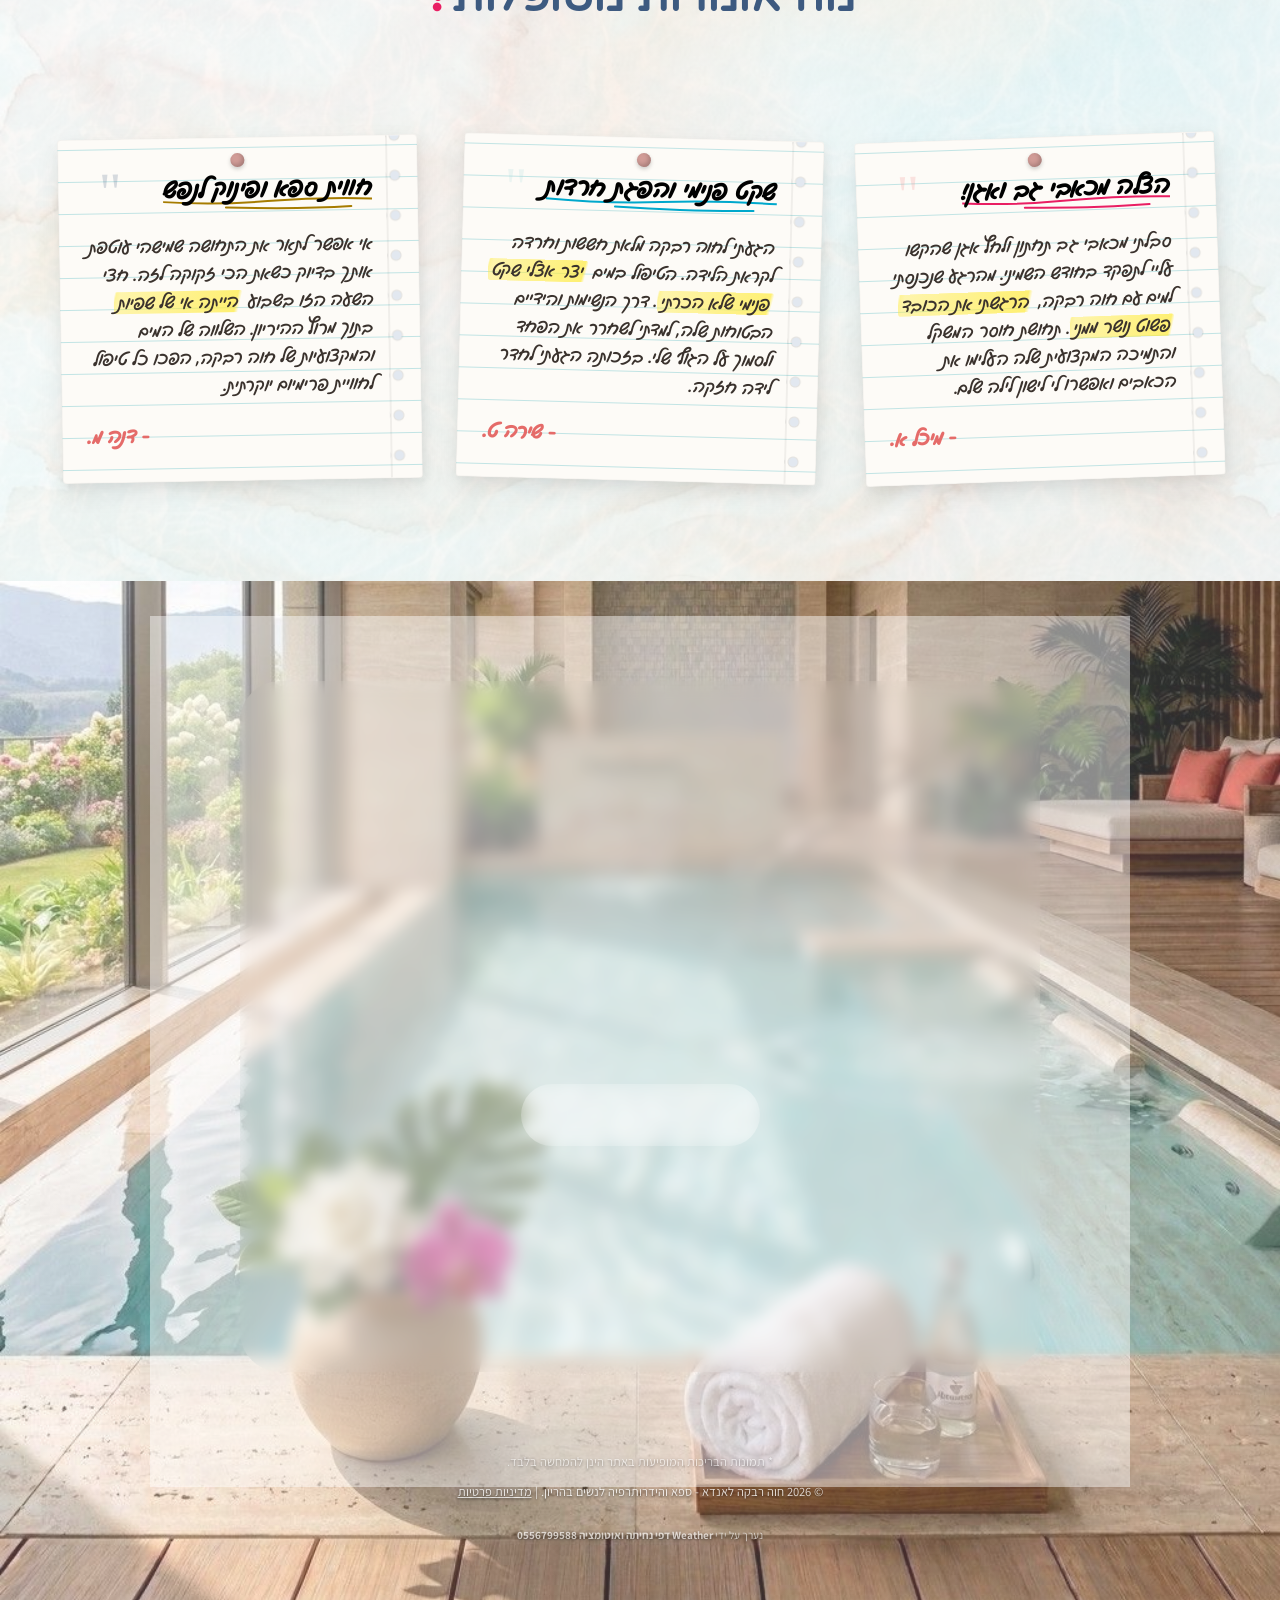
==== commit 32bdab88: "Add robots.txt, sitemap.xml, and canonical/hreflang tags for SEO indexing The site wasn't showing up" ====
--- a/index.html
+++ b/index.html
@@ -5,7 +5,10 @@
     <meta name="viewport" content="width=device-width, initial-scale=1.0">
     <title>הידרותרפיה לנשים לפני לידה | חוה רבקה לאנדא</title>
     <meta name="description" content="לקראת לידה? הכיני את עצמך בצורה הטובה ביותר בעזרת הידרותרפיה לנשים לפני לידה עם חוה רבקה לאנדא, הידרותרפיסטית מוסמכת.">
-    
+    <link rel="canonical" href="https://chavarivkalandauhydrotherapy.co.il/">
+    <link rel="alternate" hreflang="he" href="https://chavarivkalandauhydrotherapy.co.il/index.html">
+    <link rel="alternate" hreflang="en" href="https://chavarivkalandauhydrotherapy.co.il/index-en.html">
+
     <link rel="preconnect" href="https://fonts.googleapis.com">
     <link rel="preconnect" href="https://fonts.gstatic.com" crossorigin>
     <link href="https://fonts.googleapis.com/css2?family=Assistant:wght@300;400;500;700&family=Varela+Round&family=Gveret+Levin&display=swap" rel="stylesheet">
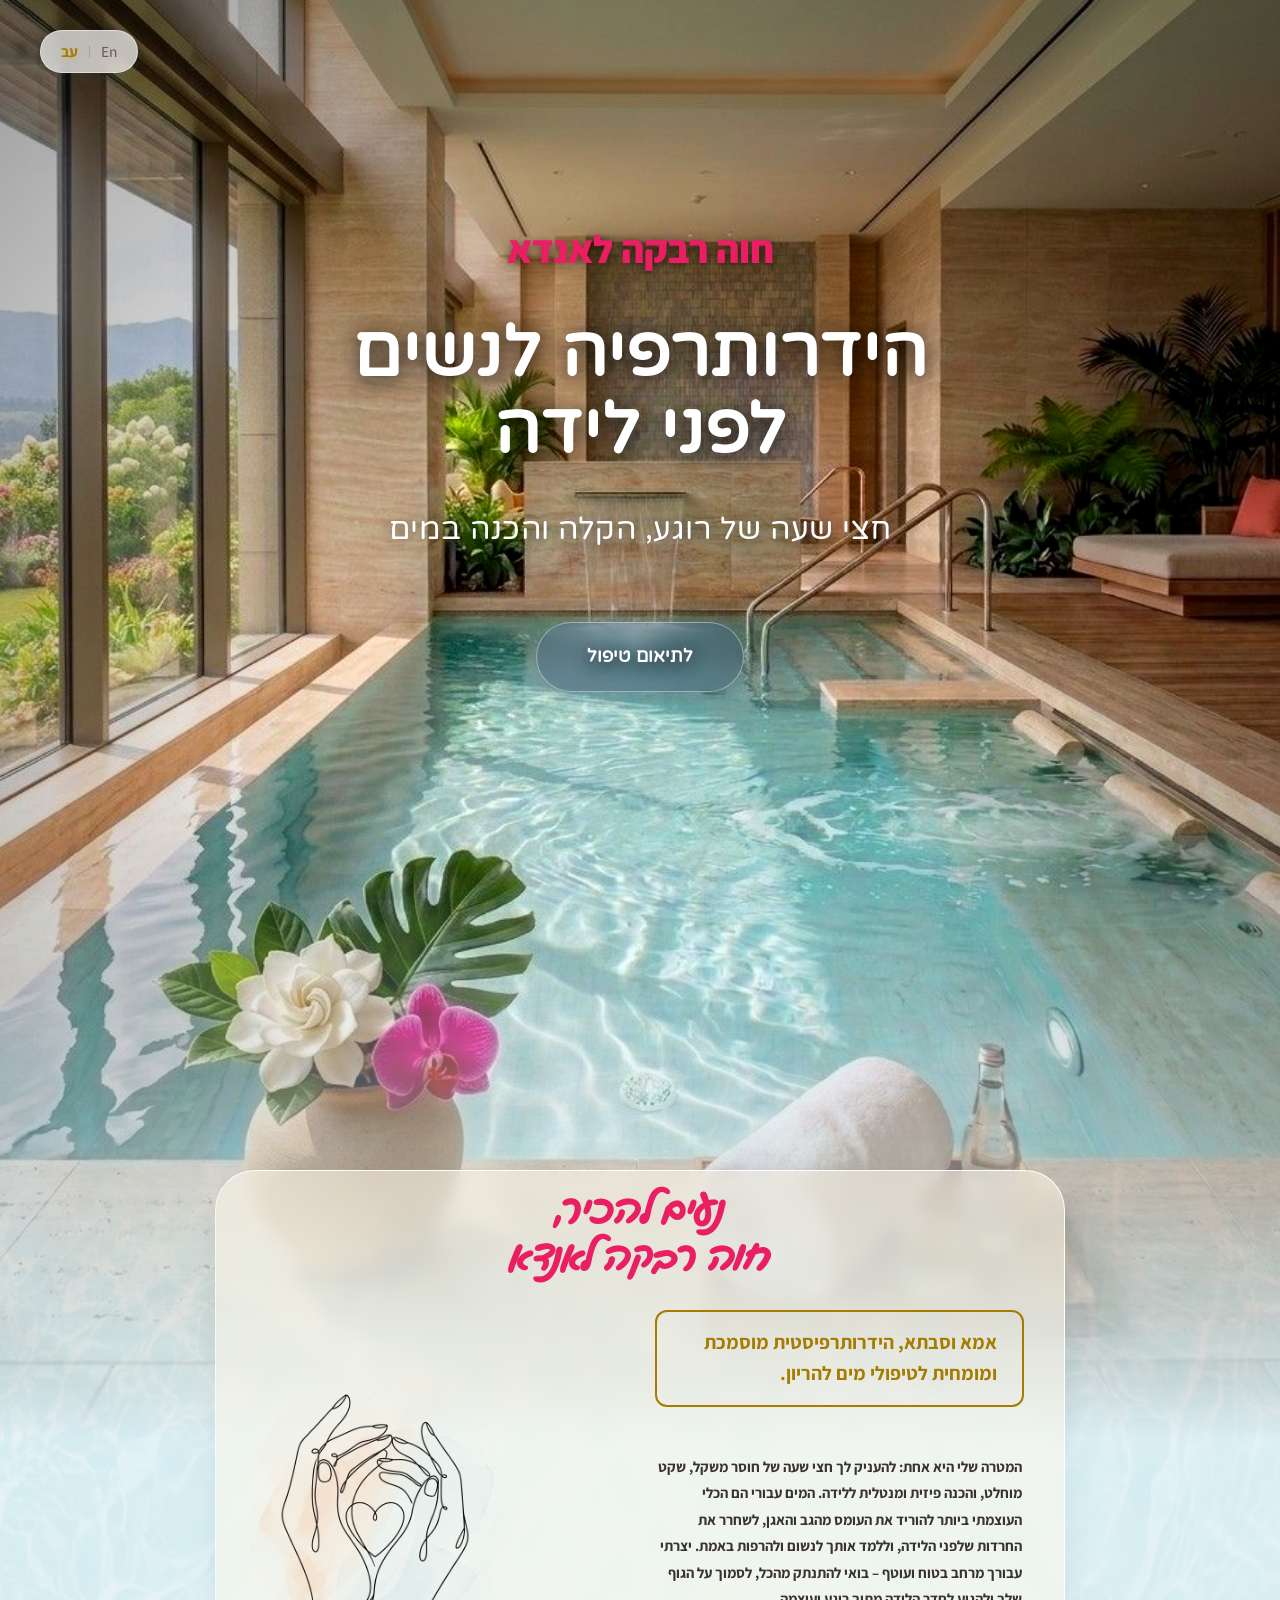
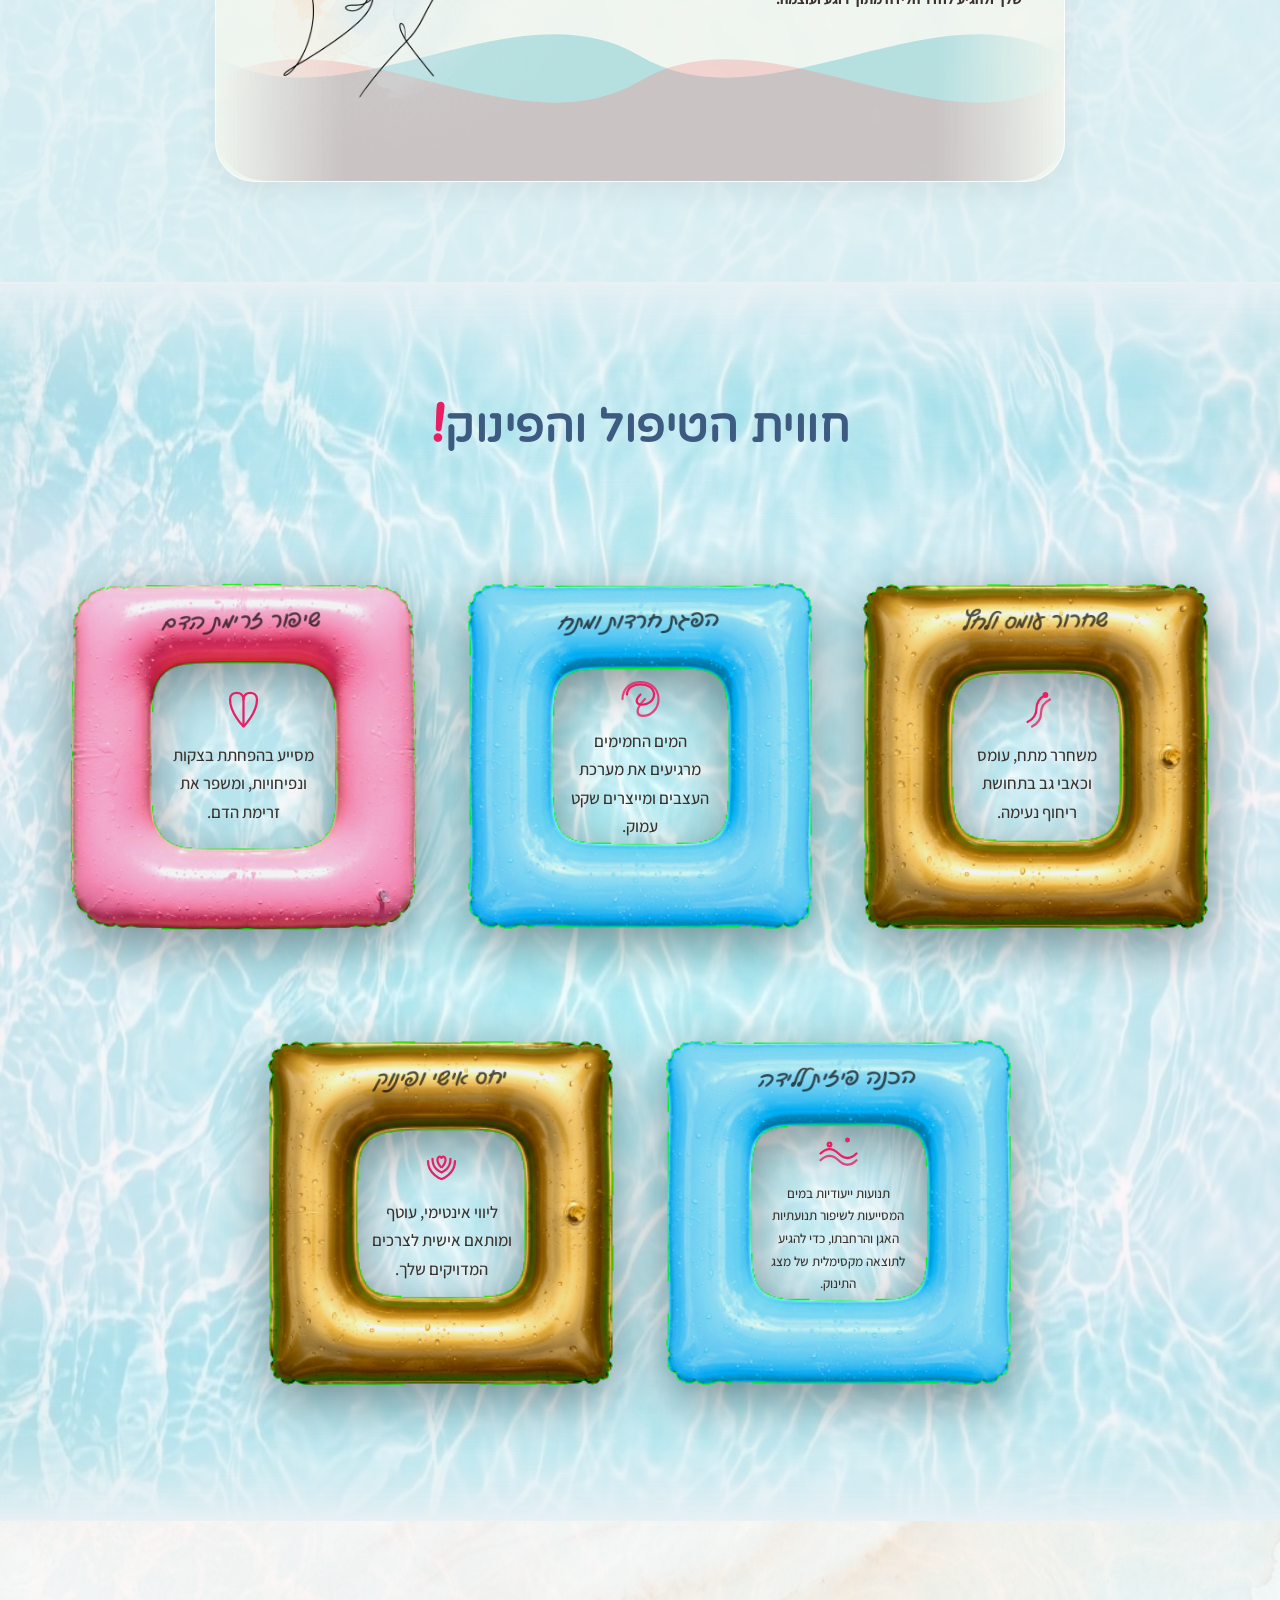
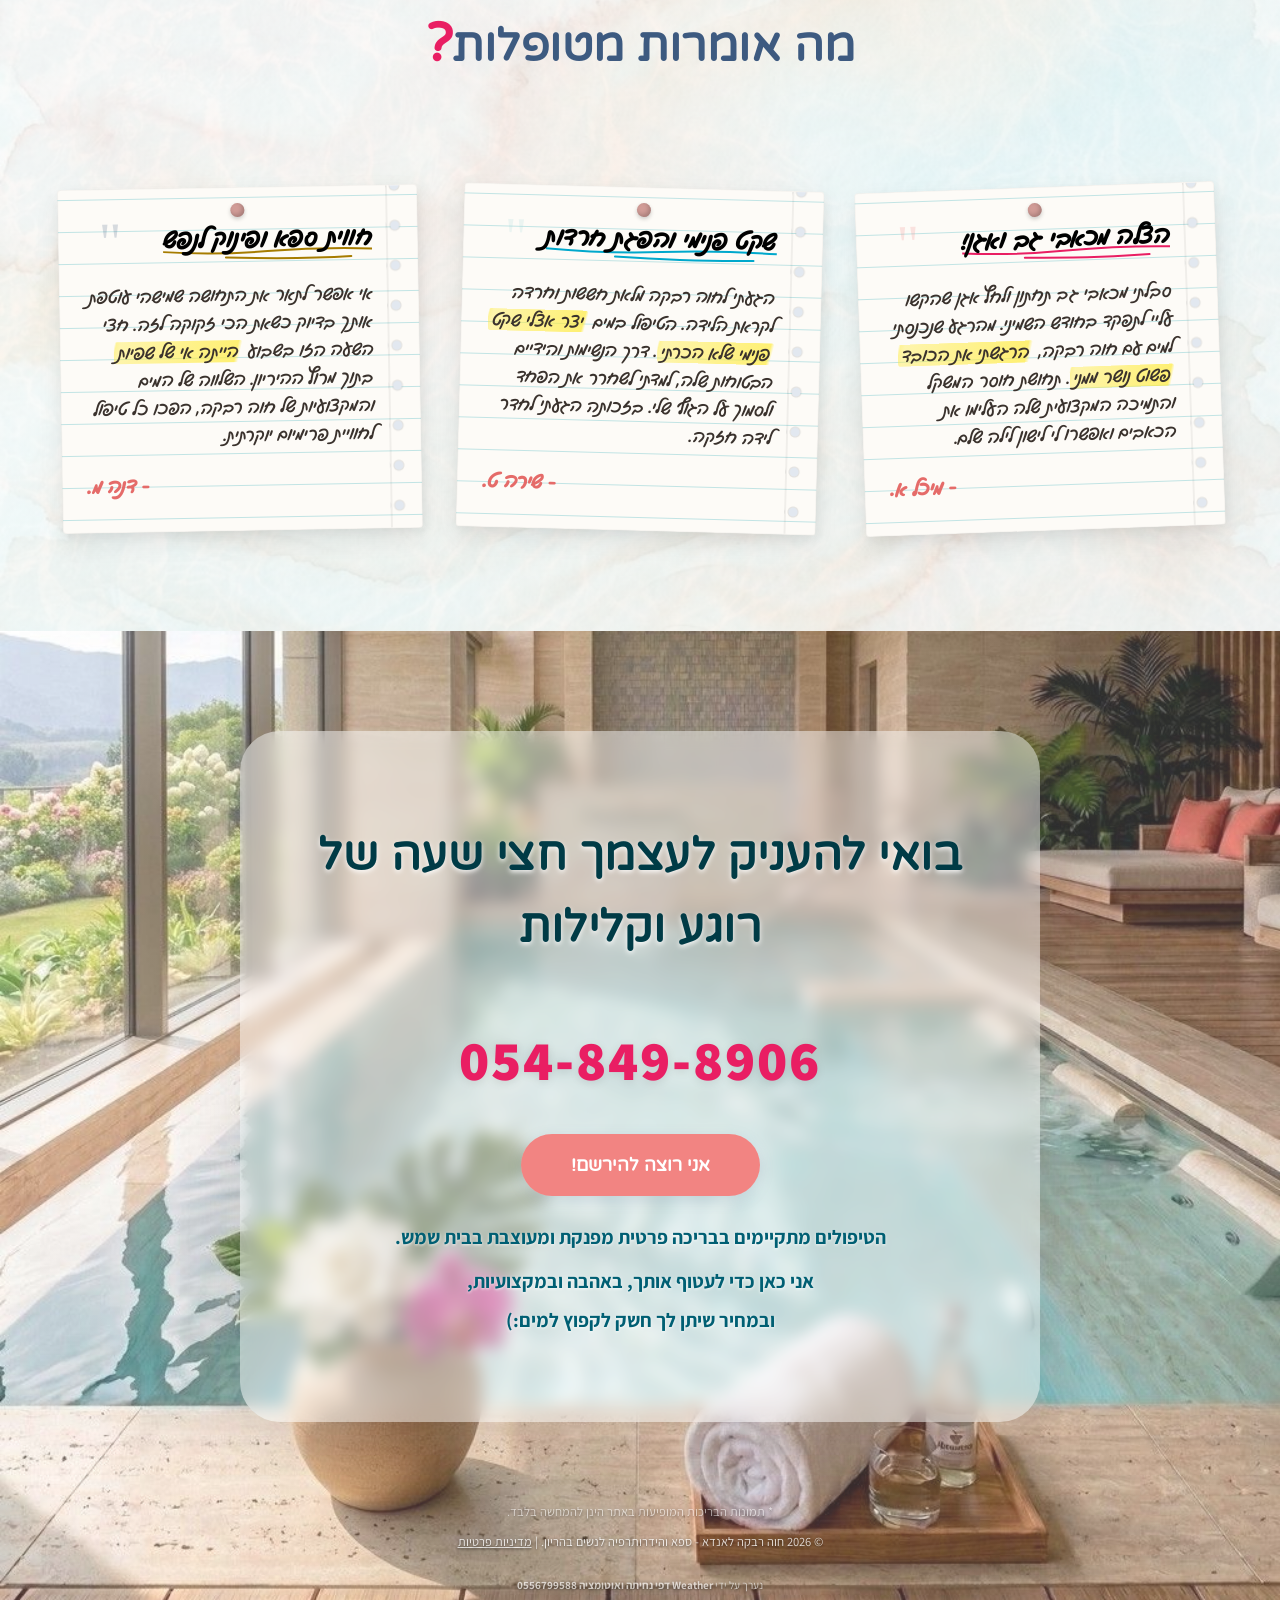
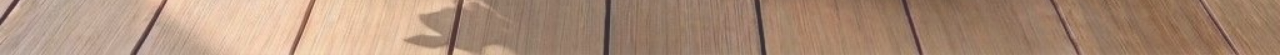
==== commit 489c29c8: "Update card copy, fix hover-box colors, and improve mobile provider layout - Update pregnancy-water-" ====
--- a/index.html
+++ b/index.html
@@ -154,7 +154,7 @@
 
                 <div class="drop-card animate-on-scroll stagger-card" style="--delay: 0.4s">
                     <div class="title-animation-wrapper">
-                        <div class="line-art-wrapper">
+                        <div class="line-art-wrapper" style="margin-bottom: 6px;">
                             <!-- Abstract Lightness / Wave line art -->
                             <svg viewBox="0 0 100 100" class="draw-line-svg">
                                 <path class="animated-path" d="M 10,50 Q 30,30 50,50 T 90,50" fill="none" stroke="url(#grad2)" stroke-width="3" stroke-linecap="round"/>
@@ -165,7 +165,7 @@
                         </div>
                         <h4>הכנה פיזית ללידה</h4>
                     </div>
-                    <p>מחבר אותך לגוף, עוזר בנשימה נכונה, ומכין אותך רגשית ללידה.</p>
+                    <p style="font-size: 0.95rem;">תנועות ייעודיות במים המסייעות לשיפור תנועתיות האגן והרחבתו, כדי להגיע לתוצאה מקסימלית של מצג התינוק.</p>
                 </div>
 
                 <div class="drop-card animate-on-scroll stagger-card" style="--delay: 0.5s">
--- a/styles.css
+++ b/styles.css
@@ -797,19 +797,34 @@
     gap: 50px;
     position: relative;
     z-index: 2;
-    margin-top: -25px; /* Pull content closer to the title above */
+    margin-top: 25px; /* Symmetric with the 25px gap below the title box (.align-right) */
 }
 
 .provider-info {
     flex: 0 0 48%;
     max-width: 48%;
     text-align: start;
+    align-self: flex-start; /* Anchor to the top of the row so the title box never shifts upward when the paragraph below it grows on hover */
 }
 
 .provider-image {
     flex: 0 0 60%;
     max-width: 700px;
     margin: 0 auto;
+}
+
+@media (max-width: 768px) {
+    .provider-split {
+        flex-direction: column;
+        margin-top: 10px;
+        gap: 30px;
+    }
+
+    .provider-info,
+    .provider-image {
+        flex: 0 0 100%;
+        max-width: 100%;
+    }
 }
 
 .provider-image img {
@@ -1647,10 +1662,10 @@
 
 .animated-reading-box:hover {
     background-color: rgba(255, 182, 162, 0.2); /* Gentle Peach-Pink */
-    border: 2px solid #1a365d; /* Luxury Blue border */
+    border: 2px solid #f28482; /* Warm Peach (CTA button) border */
     border-radius: 12px; /* Rounded box as requested */
     padding: 1rem;
-    box-shadow: 0 4px 15px rgba(26, 54, 93, 0.2); /* Luxury Blue shadow */
+    box-shadow: 0 4px 15px rgba(242, 132, 130, 0.2); /* Warm Peach shadow */
 }
 
 .animated-reading-box span {
@@ -1664,7 +1679,7 @@
 
 @keyframes paint-text {
     to {
-        background-color: rgba(26, 54, 93, 0.95); /* Luxury Deep Blue */
+        background-color: rgba(242, 132, 130, 0.95); /* Warm Peach */
         color: #ffffff; /* White letters */
         text-shadow: 0 0 1px #ffffff, 0 0 1px #ffffff; /* Faux bold to prevent layout shift */
     }
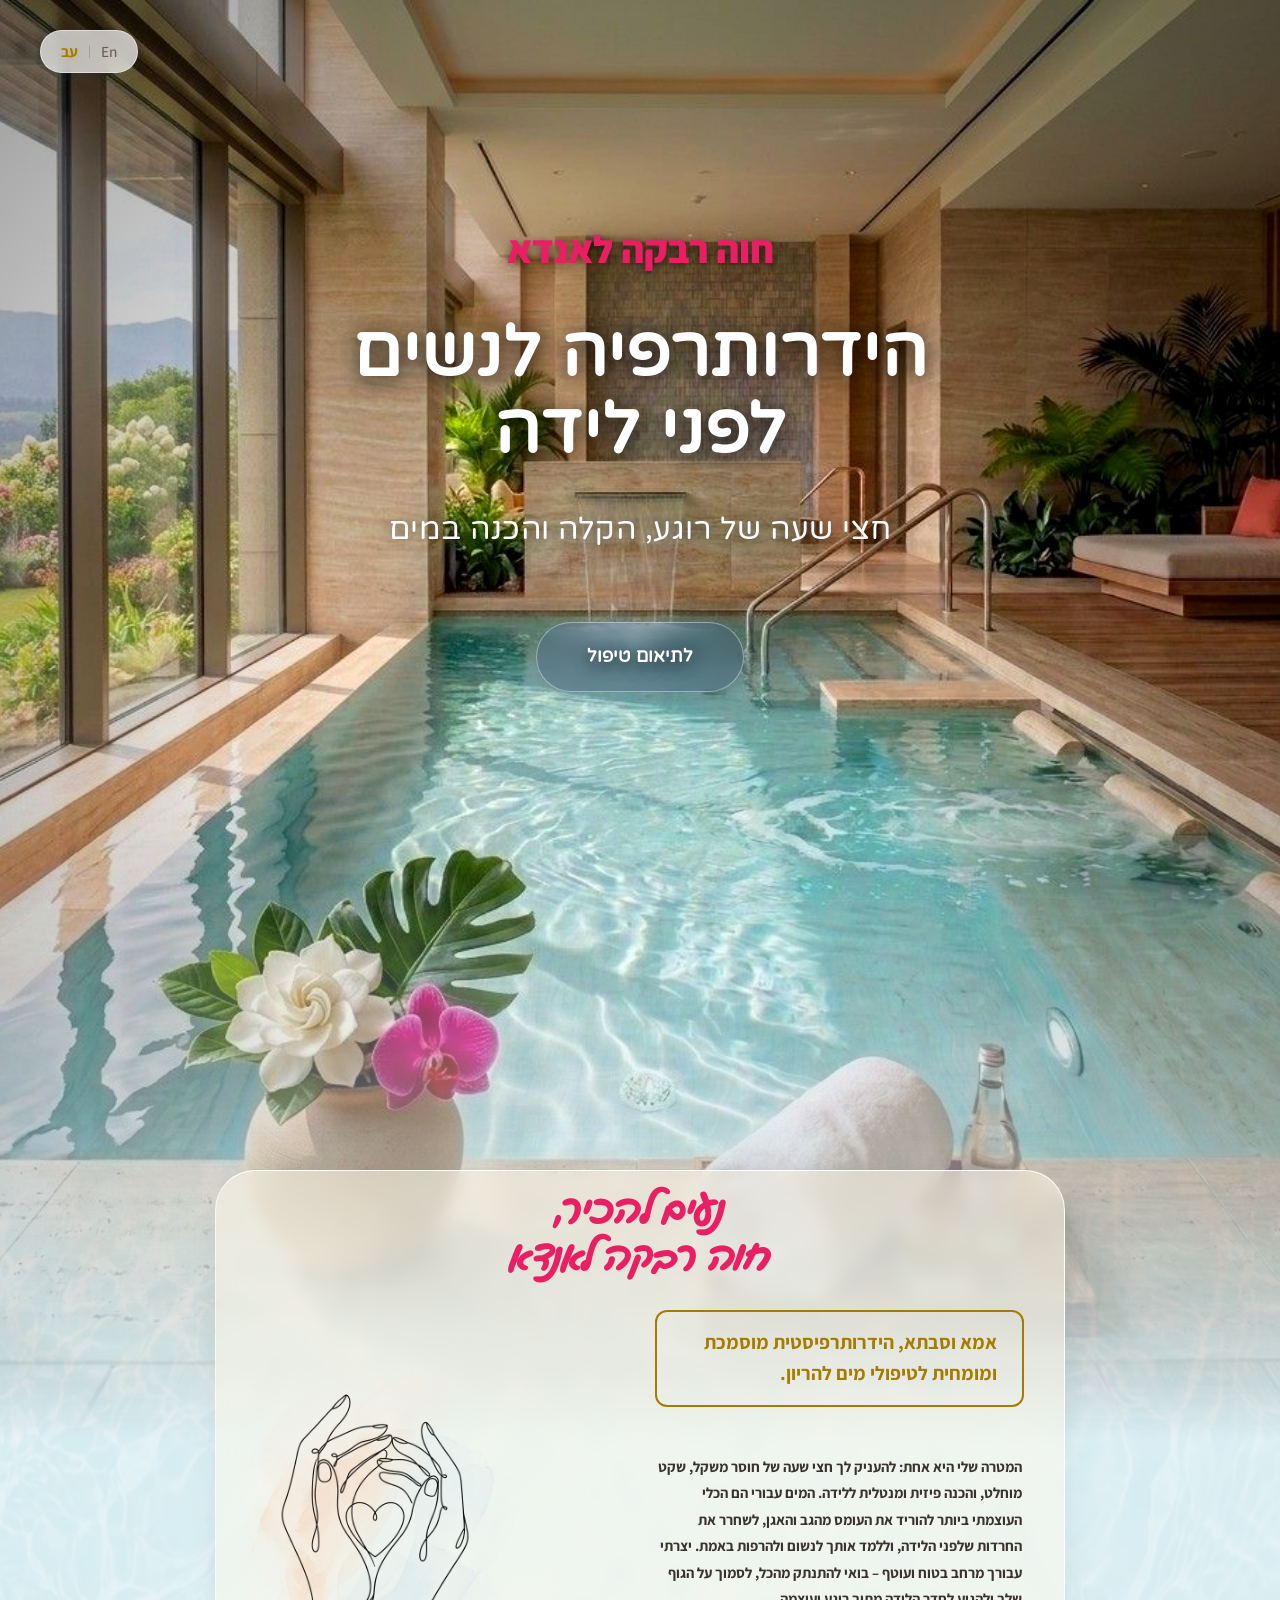
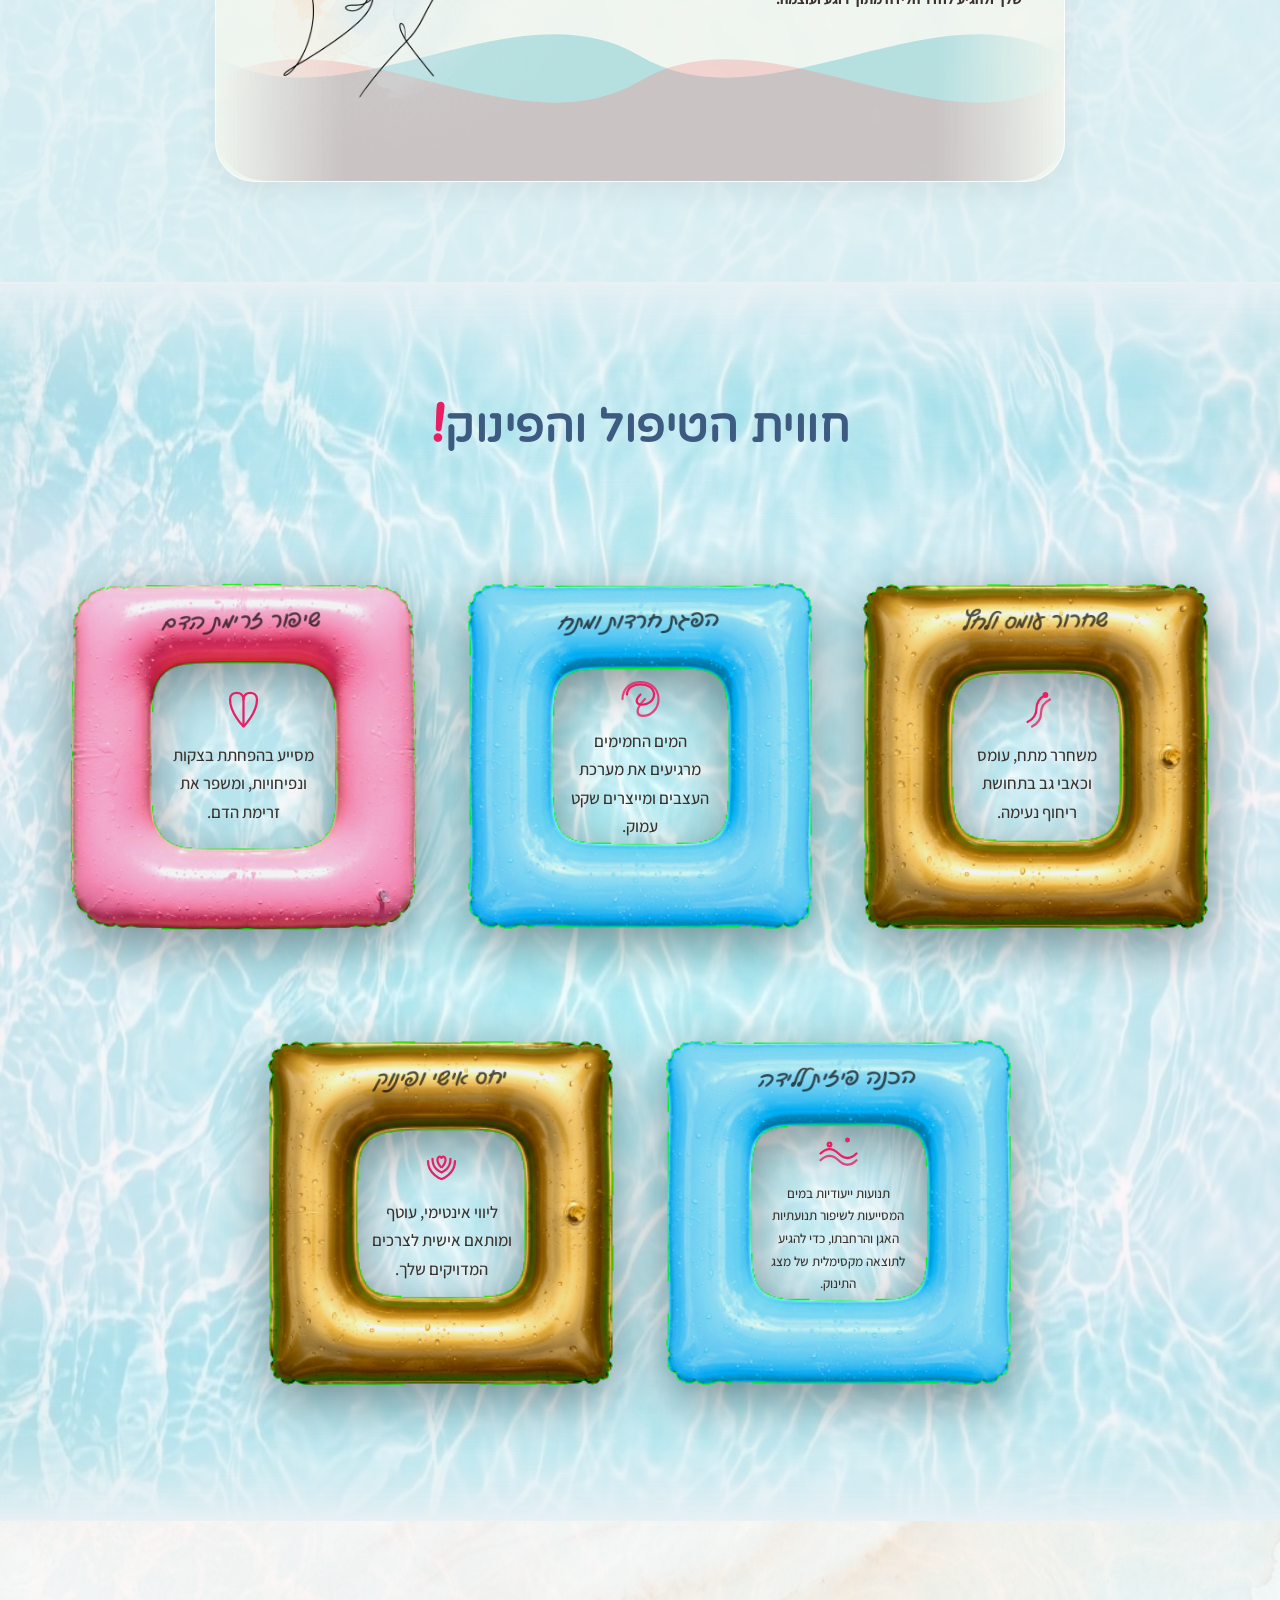
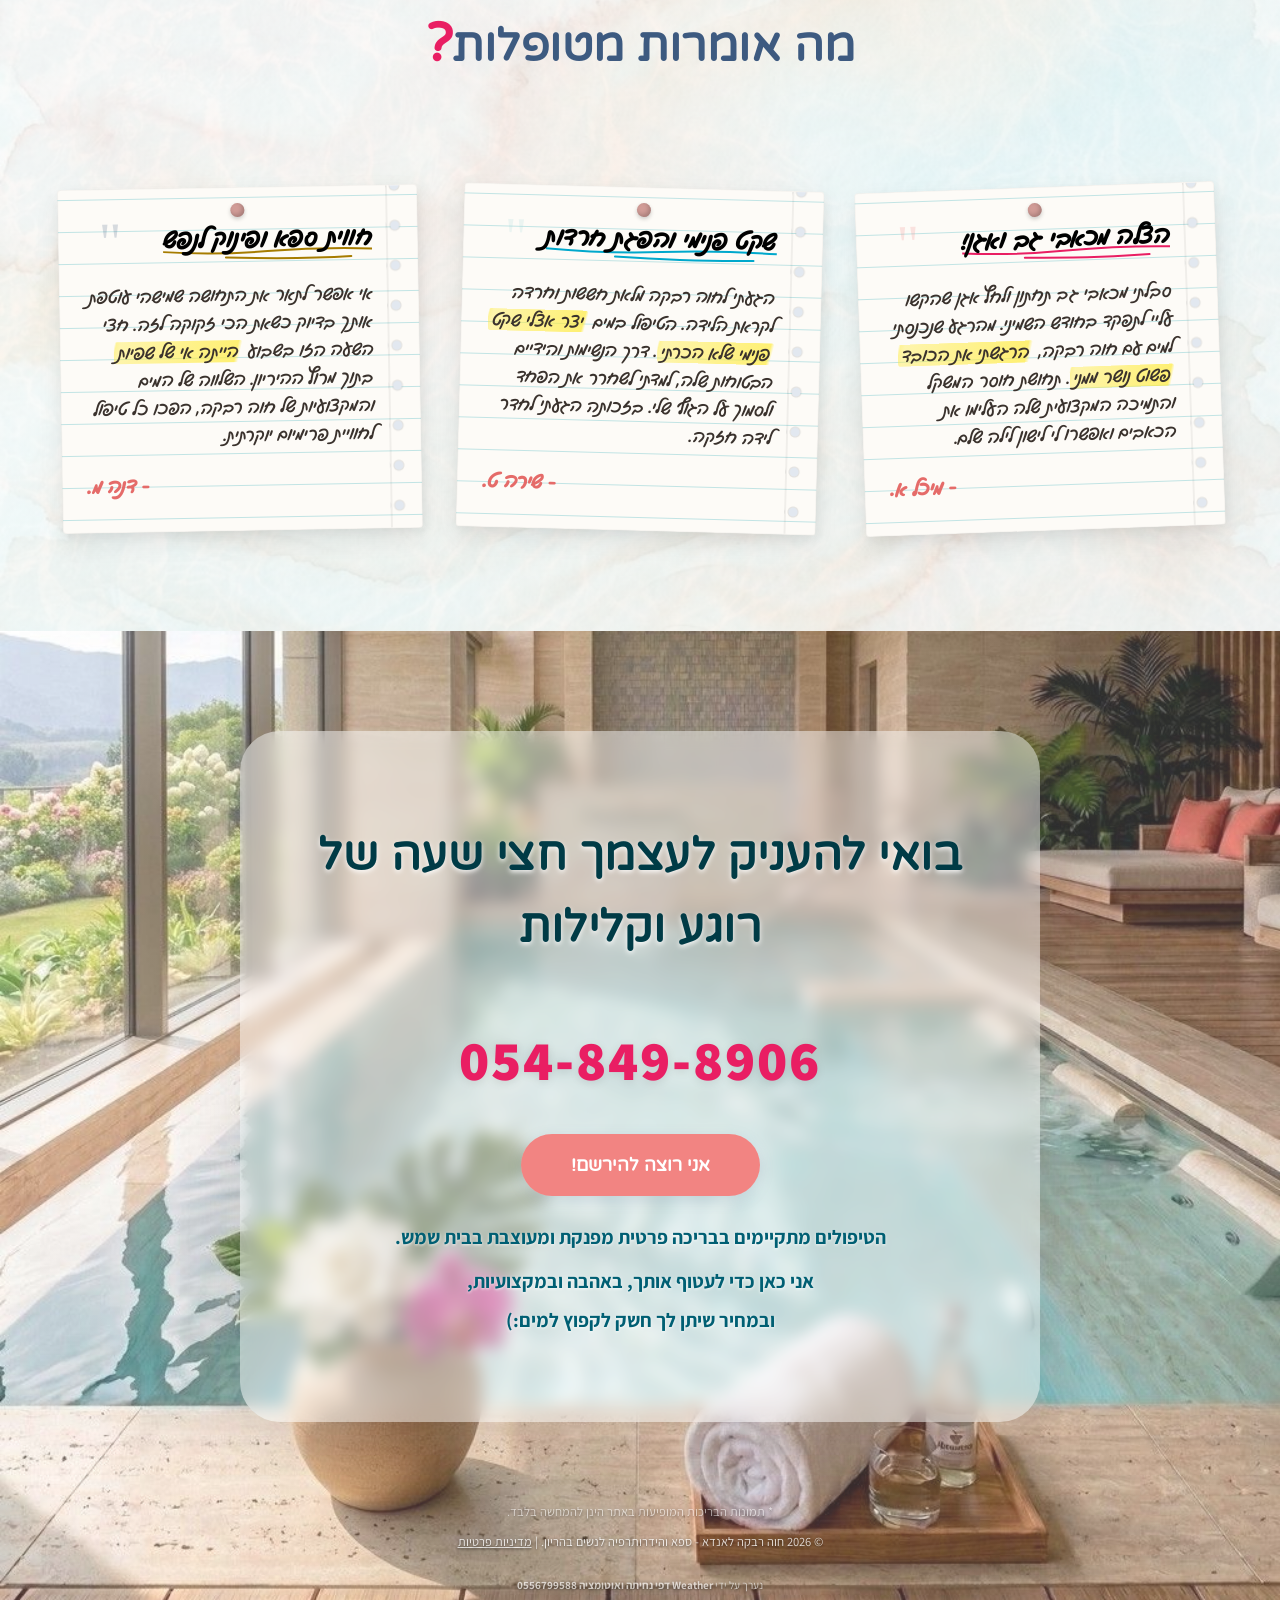
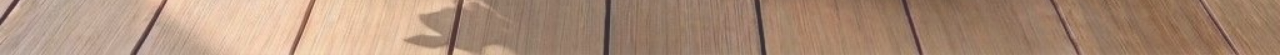
==== commit cbeb493c: "Fix redirect issues by pointing to root instead of index.html" ====
--- a/index.html
+++ b/index.html
@@ -6,7 +6,7 @@
     <title>הידרותרפיה לנשים לפני לידה | חוה רבקה לאנדא</title>
     <meta name="description" content="לקראת לידה? הכיני את עצמך בצורה הטובה ביותר בעזרת הידרותרפיה לנשים לפני לידה עם חוה רבקה לאנדא, הידרותרפיסטית מוסמכת.">
     <link rel="canonical" href="https://chavarivkalandauhydrotherapy.co.il/">
-    <link rel="alternate" hreflang="he" href="https://chavarivkalandauhydrotherapy.co.il/index.html">
+    <link rel="alternate" hreflang="he" href="https://chavarivkalandauhydrotherapy.co.il/">
     <link rel="alternate" hreflang="en" href="https://chavarivkalandauhydrotherapy.co.il/index-en.html">
 
     <link rel="preconnect" href="https://fonts.googleapis.com">
@@ -18,7 +18,7 @@
 <body>
     
     <div class="lang-switcher">
-        <a href="index-en.html">En</a> <span class="divider">|</span> <a href="index.html" class="active">עב</a>
+        <a href="index-en.html">En</a> <span class="divider">|</span> <a href="/" class="active">עב</a>
     </div>
 
     <!-- Global Animated Background -->
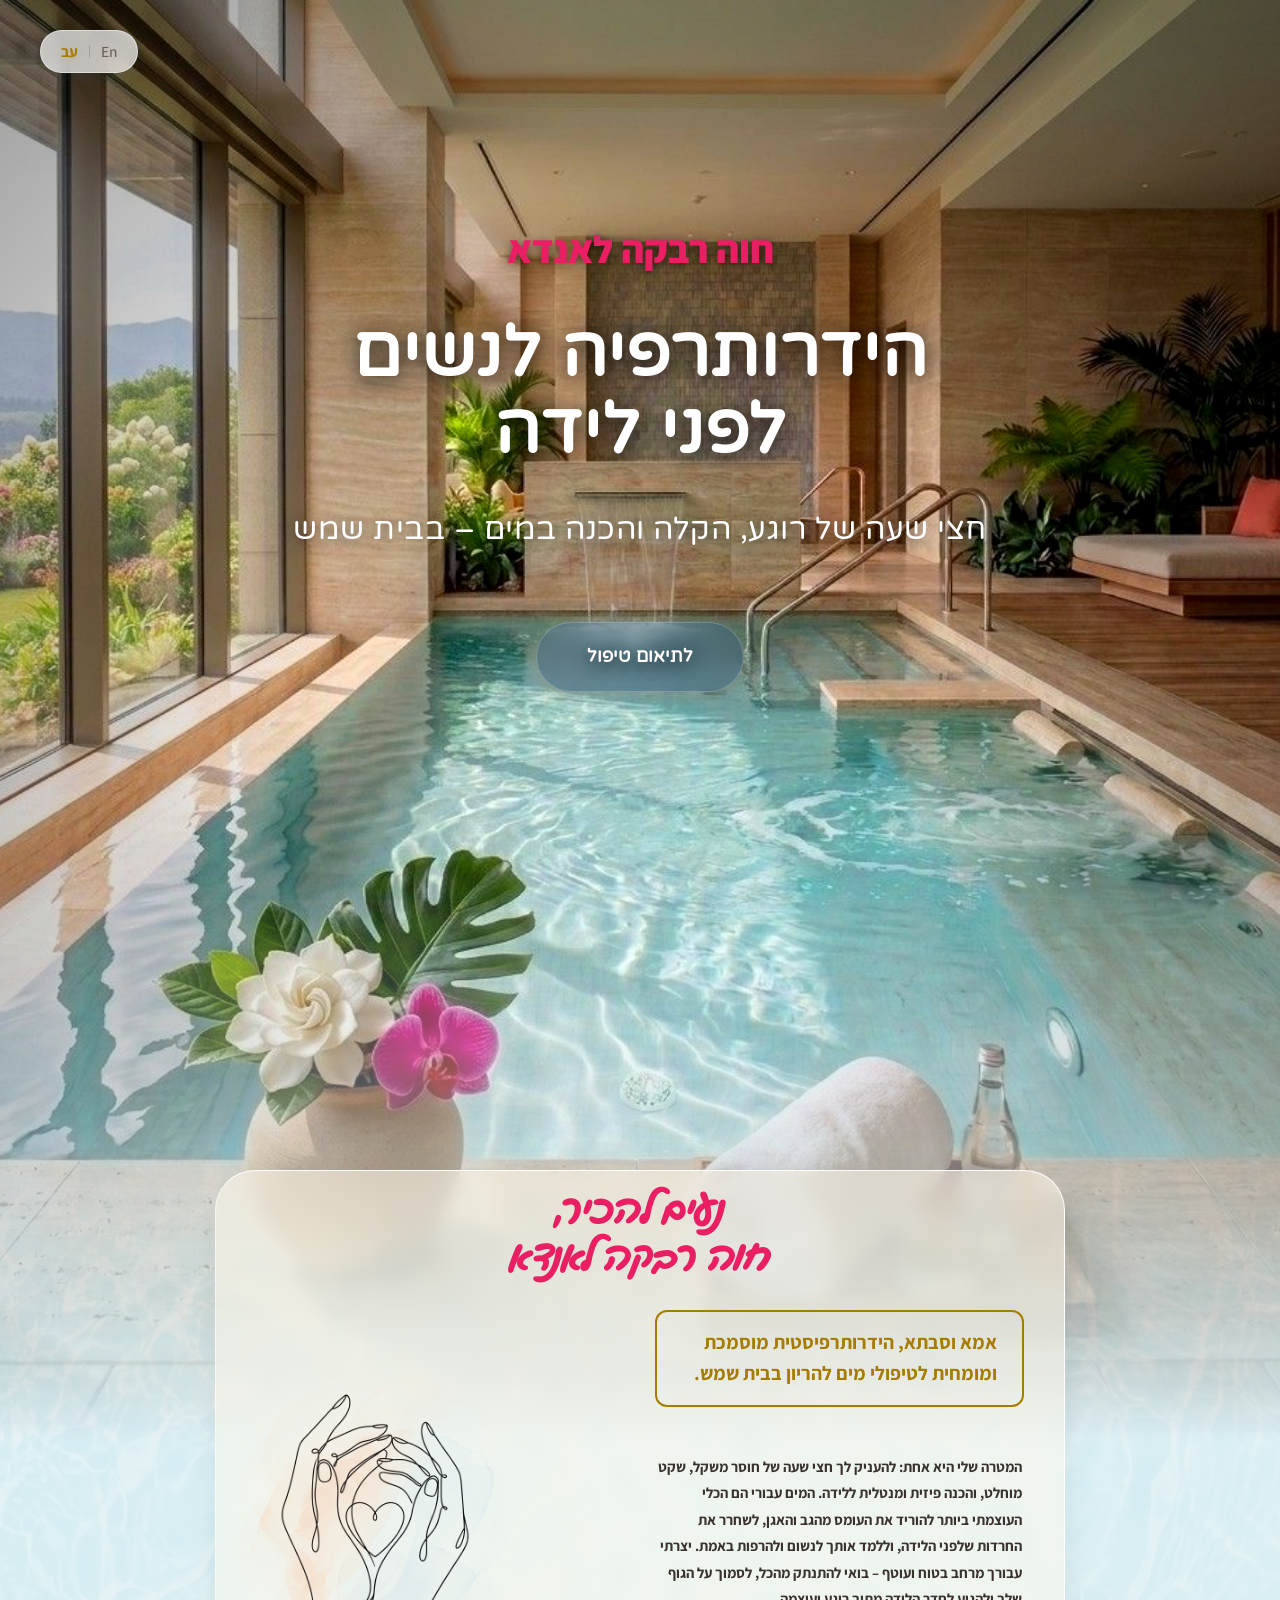
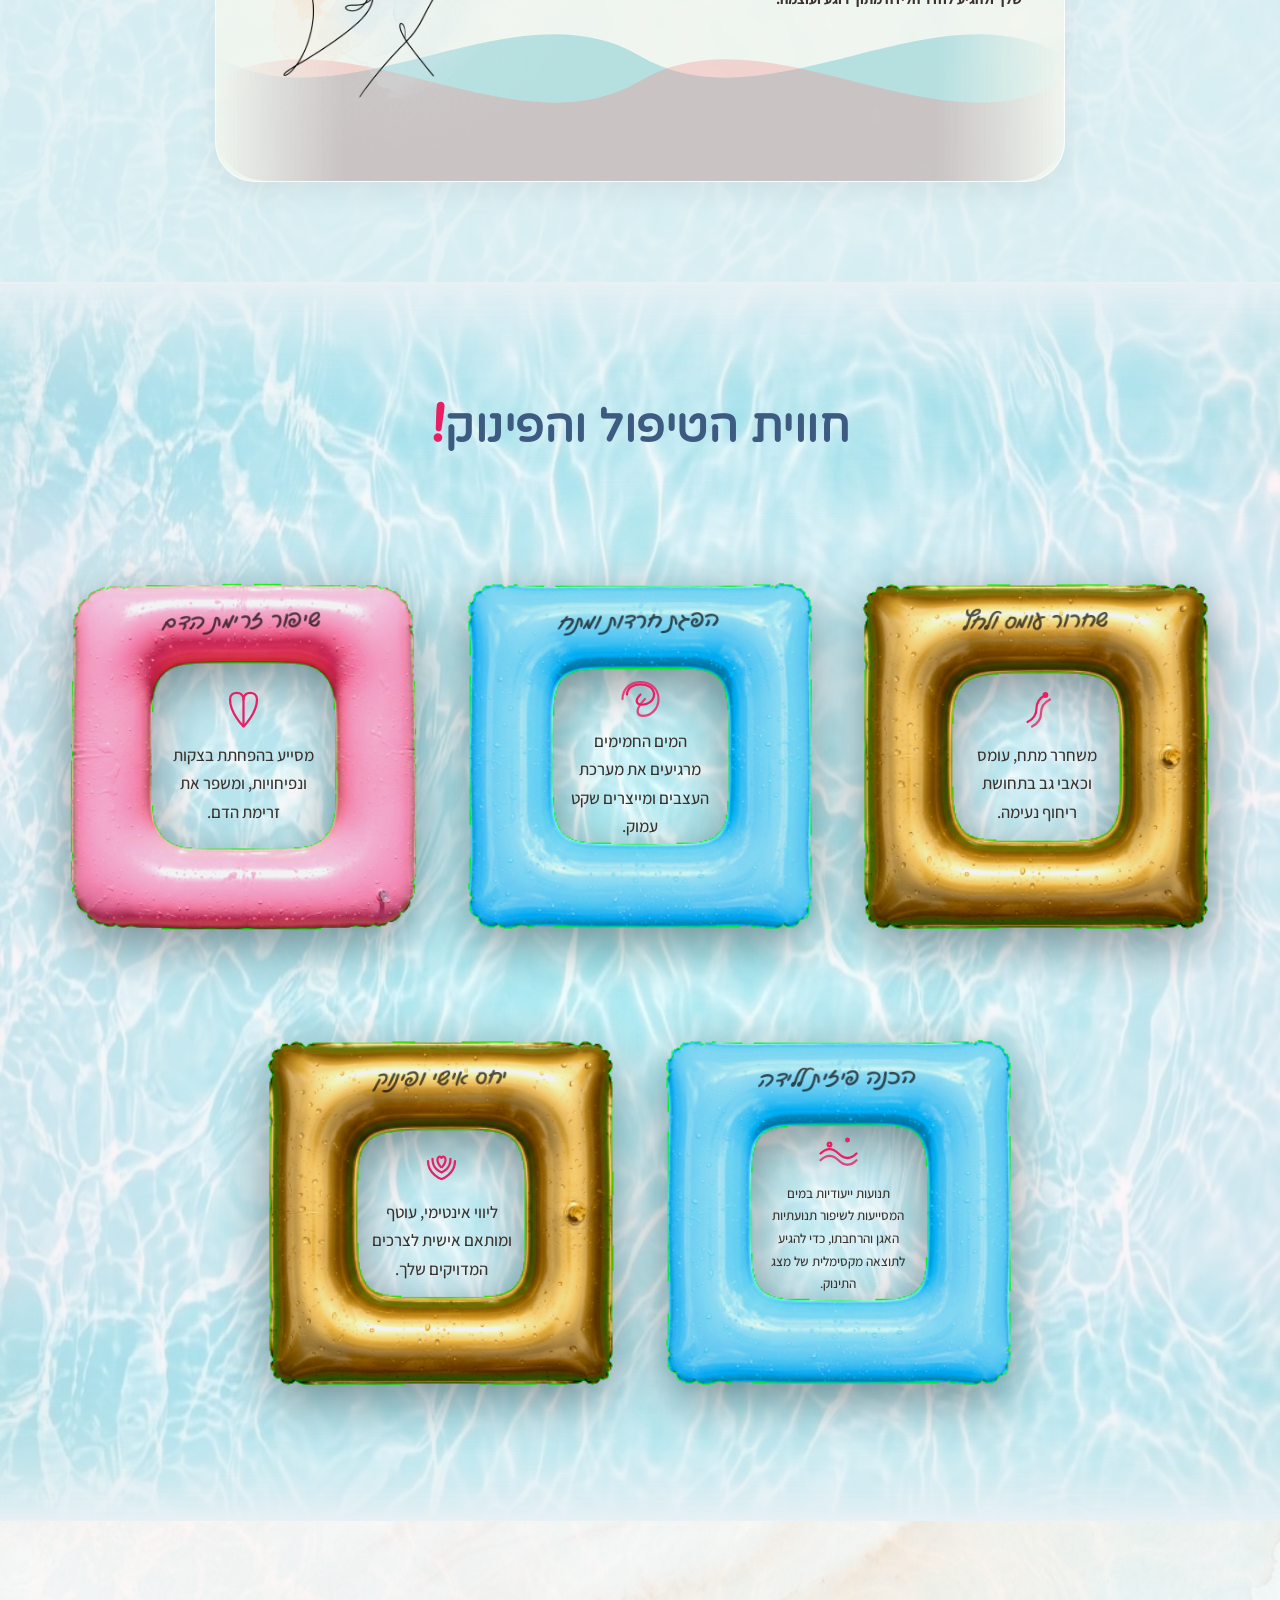
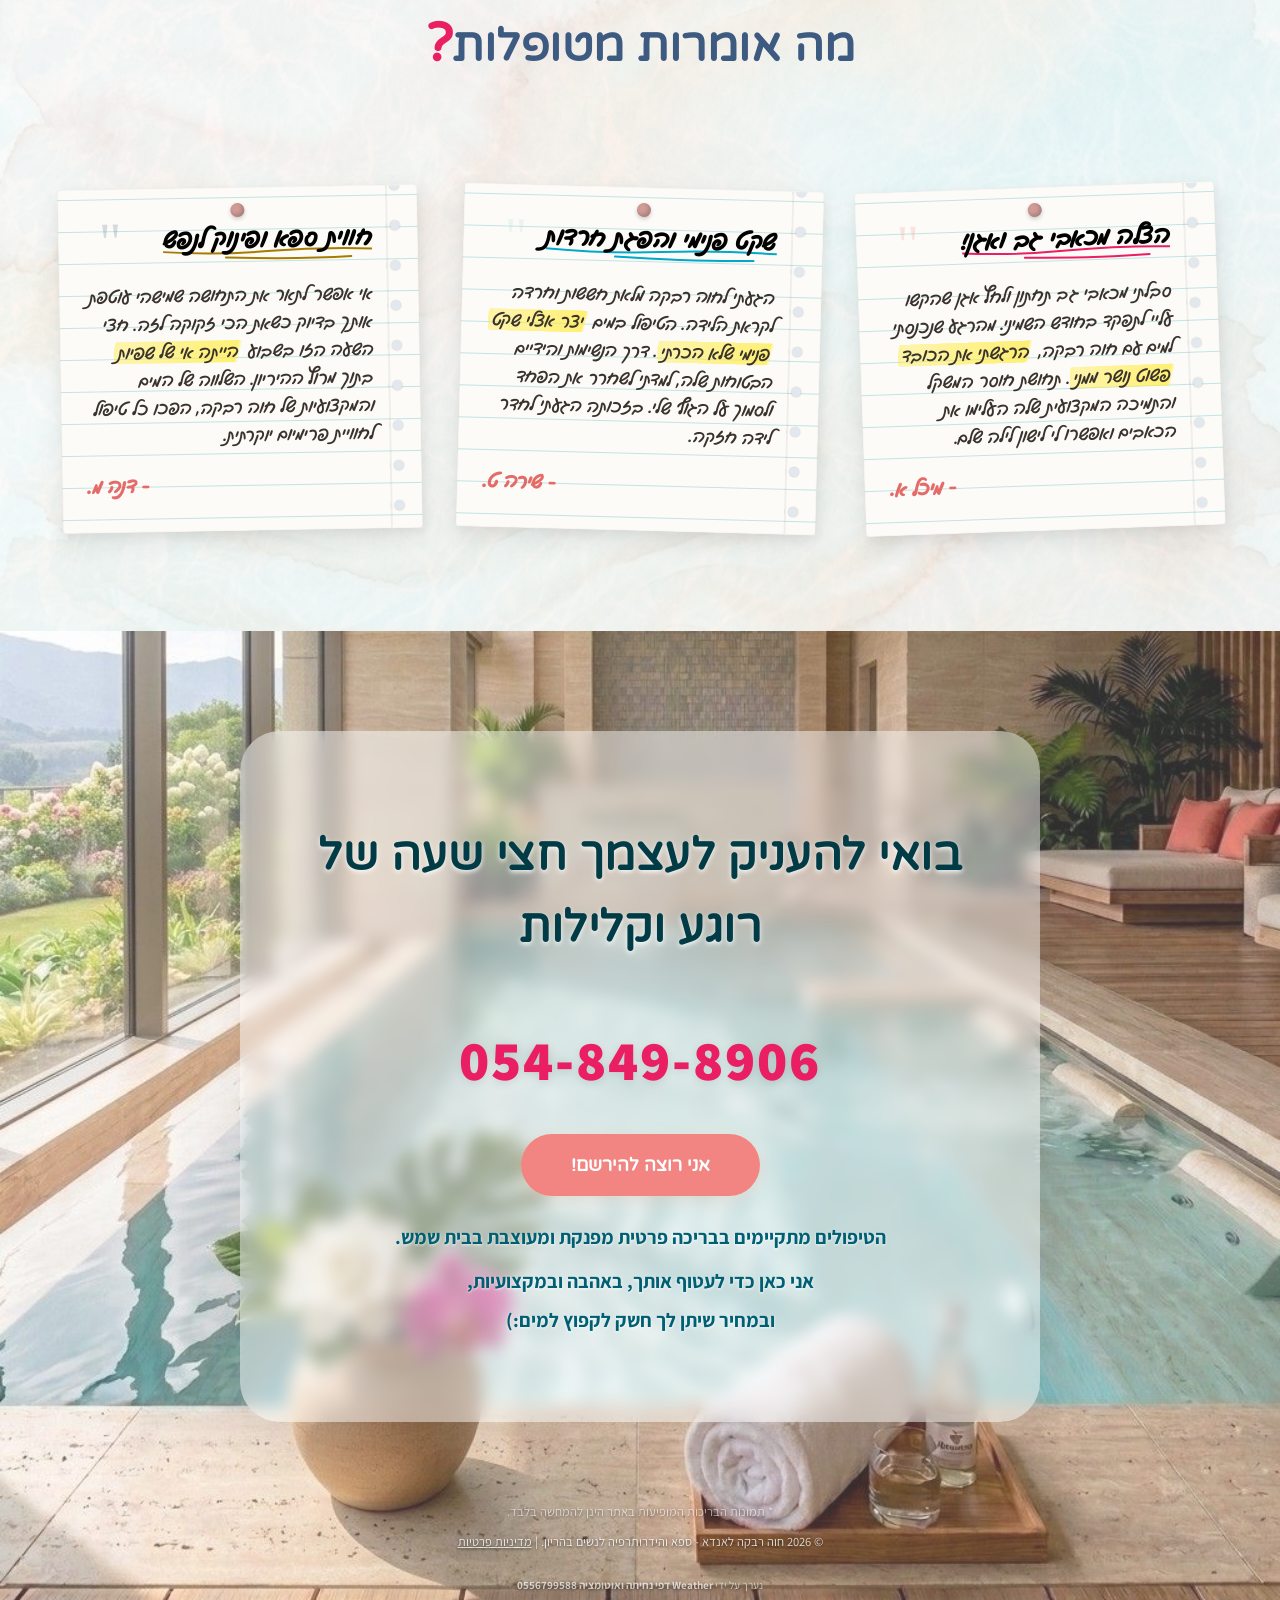
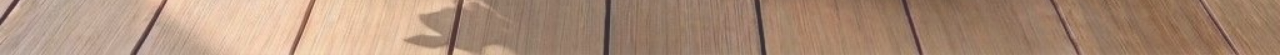
==== commit 066e7754: "Add Beit Shemesh local SEO signals to title, meta, and structured data Add geo meta tags, Open Graph" ====
--- a/index.html
+++ b/index.html
@@ -3,11 +3,38 @@
 <head>
     <meta charset="UTF-8">
     <meta name="viewport" content="width=device-width, initial-scale=1.0">
-    <title>הידרותרפיה לנשים לפני לידה | חוה רבקה לאנדא</title>
-    <meta name="description" content="לקראת לידה? הכיני את עצמך בצורה הטובה ביותר בעזרת הידרותרפיה לנשים לפני לידה עם חוה רבקה לאנדא, הידרותרפיסטית מוסמכת.">
+    <title>הידרותרפיה לנשים לפני לידה בבית שמש | חוה רבקה לאנדא</title>
+    <meta name="description" content="לקראת לידה? הכיני את עצמך בצורה הטובה ביותר בעזרת הידרותרפיה לנשים לפני לידה בבית שמש עם חוה רבקה לאנדא, הידרותרפיסטית מוסמכת.">
     <link rel="canonical" href="https://chavarivkalandauhydrotherapy.co.il/">
     <link rel="alternate" hreflang="he" href="https://chavarivkalandauhydrotherapy.co.il/">
     <link rel="alternate" hreflang="en" href="https://chavarivkalandauhydrotherapy.co.il/index-en.html">
+
+    <meta name="geo.region" content="IL">
+    <meta name="geo.placename" content="בית שמש">
+    <meta property="og:type" content="website">
+    <meta property="og:locale" content="he_IL">
+    <meta property="og:title" content="הידרותרפיה לנשים לפני לידה בבית שמש | חוה רבקה לאנדא">
+    <meta property="og:description" content="הידרותרפיה לנשים לפני לידה בבריכה פרטית בבית שמש, עם חוה רבקה לאנדא, הידרותרפיסטית מוסמכת.">
+    <meta property="og:url" content="https://chavarivkalandauhydrotherapy.co.il/">
+    <meta property="og:image" content="https://chavarivkalandauhydrotherapy.co.il/embracing_hands_heart.jpg">
+
+    <script type="application/ld+json">
+    {
+        "@context": "https://schema.org",
+        "@type": "HealthAndBeautyBusiness",
+        "name": "חוה רבקה לאנדא - הידרותרפיה לנשים לפני לידה",
+        "image": "https://chavarivkalandauhydrotherapy.co.il/embracing_hands_heart.jpg",
+        "telephone": "+972548498906",
+        "url": "https://chavarivkalandauhydrotherapy.co.il/",
+        "priceRange": "$$",
+        "address": {
+            "@type": "PostalAddress",
+            "addressLocality": "בית שמש",
+            "addressCountry": "IL"
+        },
+        "areaServed": "בית שמש"
+    }
+    </script>
 
     <link rel="preconnect" href="https://fonts.googleapis.com">
     <link rel="preconnect" href="https://fonts.gstatic.com" crossorigin>
@@ -44,7 +71,7 @@
                 <span class="hero-provider-name interactive-hero-line" style="display:block; font-size: 2.8rem; font-weight: 800; color: #e91e63; margin: 0 auto 15px auto; width: fit-content; text-shadow: 0 2px 10px rgba(0,0,0,0.5);">חוה רבקה לאנדא</span>
                 <h1 class="interactive-hero-line" style="margin: 0 auto; width: fit-content;">הידרותרפיה לנשים<br>לפני לידה</h1>
                 <div class="accent-line" style="margin: 15px auto;"></div>
-                <h2 class="interactive-hero-line" style="margin: 0 auto 30px auto; width: fit-content;">חצי שעה של רוגע, הקלה והכנה במים</h2>
+                <h2 class="interactive-hero-line" style="margin: 0 auto 30px auto; width: fit-content;">חצי שעה של רוגע, הקלה והכנה במים – בבית שמש</h2>
                 <a href="#contact" class="cta-button primary-cta mt-4">לתיאום טיפול</a>
             </div>
         </div>
@@ -60,7 +87,7 @@
                 <h2 class="handwritten gentle-hover-text" style="font-size: 2.8rem; color: #e91e63; text-align: center; line-height: 1.2; padding-top: 0px; margin-bottom: 0px; width: 100%;">נעים להכיר,<br>חוה רבקה לאנדא</h2>
                 <div class="provider-split">
                     <div class="provider-info">
-                        <p class="title">אמא וסבתא, הידרותרפיסטית מוסמכת ומומחית לטיפולי מים להריון.</p>
+                        <p class="title">אמא וסבתא, הידרותרפיסטית מוסמכת ומומחית לטיפולי מים להריון בבית שמש.</p>
                         <div class="accent-line align-right"></div>
                         <p class="bio-short animated-reading-box">
                             המטרה שלי היא אחת: להעניק לך חצי שעה של חוסר משקל, שקט מוחלט, והכנה פיזית ומנטלית ללידה. המים עבורי הם הכלי העוצמתי ביותר להוריד את העומס מהגב והאגן, לשחרר את החרדות שלפני הלידה, וללמד אותך לנשום ולהרפות באמת. יצרתי עבורך מרחב בטוח ועוטף – בואי להתנתק מהכל, לסמוך על הגוף שלך ולהגיע לחדר הלידה מתוך רוגע ועוצמה.
--- a/styles.css
+++ b/styles.css
@@ -735,15 +735,15 @@
     background: rgba(61, 90, 128, 0.35);
     backdrop-filter: blur(8px);
     color: var(--white);
-    border: 1px solid rgba(255, 255, 255, 0.4);
-    box-shadow: 0 4px 15px rgba(61, 90, 128, 0.15);
+    border: 1px solid rgba(255, 255, 255, 0.22);
+    box-shadow: 0 4px 15px rgba(224, 150, 104, 0.18);
 }
 
 .primary-cta:hover {
     background: var(--deep-water);
     color: var(--white);
     border-color: var(--deep-water);
-    box-shadow: 0 8px 25px rgba(61, 90, 128, 0.5);
+    box-shadow: 0 8px 25px rgba(224, 150, 104, 0.4);
 }
 
 .drop-card p {
